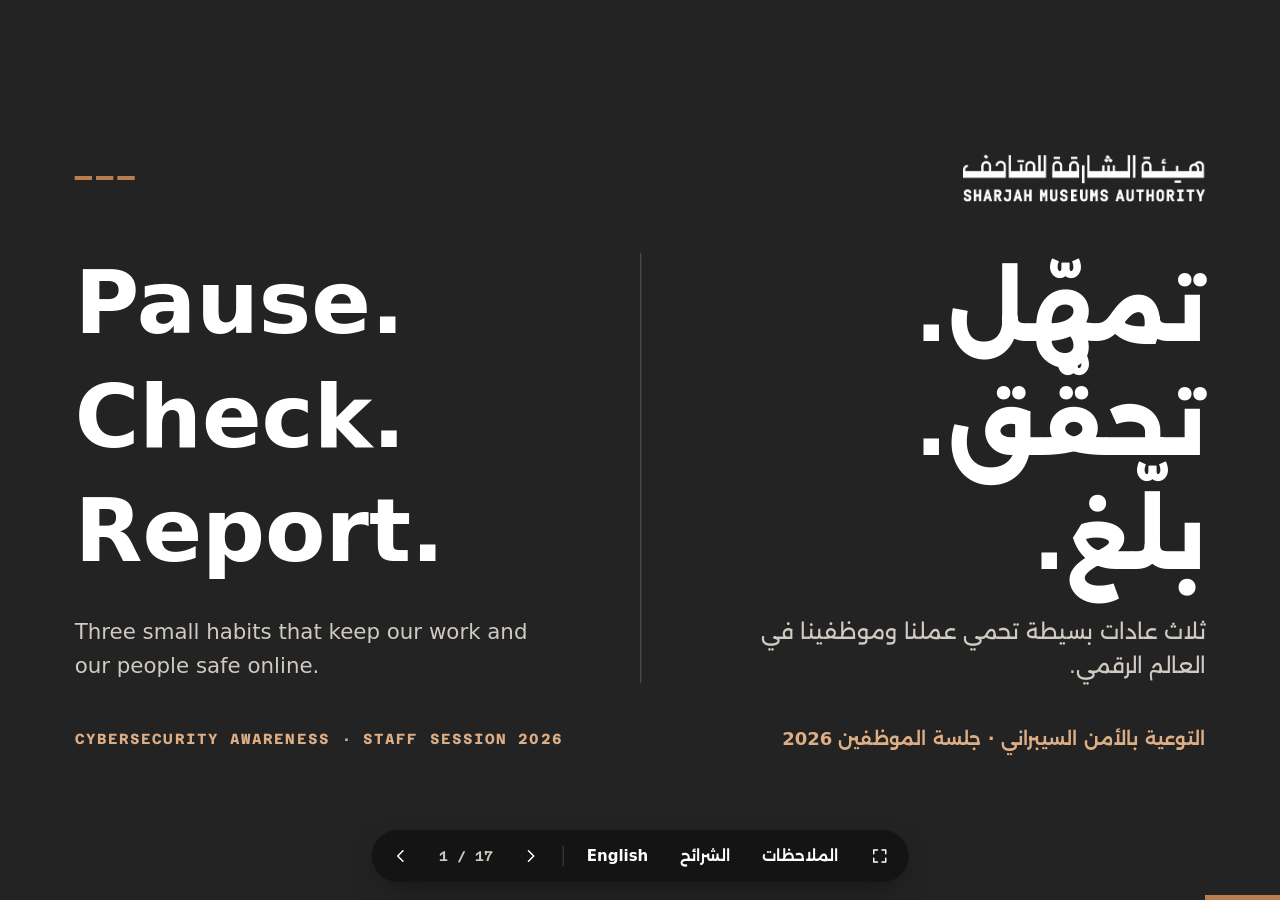
==== cyber-awareness-2026/SMA-Cyber-Awareness.html @ aa48302b "Add bilingual SMA cybersecurity awareness deck (2026) A 17-slide, single-file, offline presentation " ====
<!DOCTYPE html>
<html lang="ar" dir="rtl" data-tone="dark">
<head>
<meta charset="utf-8">
<meta name="viewport" content="width=device-width, initial-scale=1">
<title>Cybersecurity awareness · Sharjah Museums Authority</title>
<!--
  SMA · Cyber awareness 2026. One self-contained file: fonts, logo, styles and
  script are embedded, so it opens offline. Generated by src/build.py; edit the
  files in src/ and rebuild rather than editing this file by hand.
-->
<style>
/* ==========================================================================
   SMA · Cyber awareness 2026
   A 1920x1080 stage scaled to the window. Off-white paper, black type and
   one copper accent, taken from the Sharjah Museums Authority identity.
   ========================================================================== */

/* ---- type: one family name per role, split by script with unicode-range -- */
@font-face{font-family:"SMA Text";src:url([data-uri]) format("woff2");font-weight:400 900;font-display:block;
  unicode-range:U+0000-00FF,U+0131,U+0152-0153,U+02BB-02BC,U+02C6,U+02DA,U+02DC,U+2000-206F,U+20AC,U+2122,U+2191,U+2193,U+2212,U+2215,U+FEFF,U+FFFD}
@font-face{font-family:"SMA Text";src:url([data-uri]) format("woff2");font-weight:100 900;font-display:block;
  unicode-range:U+0600-06FF,U+0750-077F,U+0870-088E,U+0890-0891,U+0897-08E1,U+08E3-08FF,U+200C-200F,U+FB50-FDFF,U+FE70-FE74,U+FE76-FEFC}
@font-face{font-family:"SMA Mono";src:url([data-uri]) format("woff2");font-weight:100 900;font-display:block;
  unicode-range:U+0000-00FF,U+0131,U+0152-0153,U+02BB-02BC,U+02C6,U+02DA,U+02DC,U+2000-206F,U+20AC,U+2122,U+2191,U+2193,U+2212,U+2215,U+FEFF,U+FFFD}
@font-face{font-family:"SMA Mono";src:url([data-uri]) format("woff2");font-weight:100 900;font-display:block;
  unicode-range:U+0600-06FF,U+0750-077F,U+0870-088E,U+0890-0891,U+0897-08E1,U+08E3-08FF,U+200C-200F,U+FB50-FDFF,U+FE70-FE74,U+FE76-FEFC}

:root{
  --paper:#F3F2EF; --card:#FFFFFF; --ink:#141414; --ink2:#55504A; --ink3:#77716A;
  --line:#DEDAD3; --sand:#E7E4DE; --char:#232323;
  --copper:#BA7D4D; --copper-d:#8A5228; --copper-l:#DDAE85;
  --text:"SMA Text",system-ui,"Segoe UI",Tahoma,Arial,sans-serif;
  --mono:"SMA Mono",ui-monospace,Consolas,monospace;
  --ease:cubic-bezier(.2,.8,.2,1);
  --s:1;
}

*,*::before,*::after{box-sizing:border-box}
html{height:100%;background:var(--paper);transition:background-color .5s var(--ease)}
html[data-tone=dark]{background:var(--char)}
body{height:100%;margin:0;overflow:hidden;color:var(--ink);font:400 32px/1.45 var(--text);
  -webkit-font-smoothing:antialiased;text-rendering:optimizeLegibility}
html[lang=ar] body{line-height:1.65}
h1,h2,h3,p,ul,ol,figure,blockquote{margin:0;padding:0}
ul,ol{list-style:none}
button{font:inherit;color:inherit;background:none;border:0;padding:0;margin:0;cursor:pointer}
b,strong{font-weight:700}
bdi,.ltr{unicode-bidi:isolate;direction:ltr}
[hidden]{display:none!important}
:focus{outline:none}
:focus-visible{outline:3px solid var(--copper);outline-offset:3px}

/* ---- language: show one, keep the other for the small echo line ---------- */
html[lang=en] [lang=ar]:not(.keep),html[lang=ar] [lang=en]:not(.keep){display:none!important}
html[lang=en] .echo [lang=ar],html[lang=ar] .echo [lang=en]{display:inline!important}
html[lang=en] .echo [lang=en],html[lang=ar] .echo [lang=ar]{display:none!important}

/* ---- stage --------------------------------------------------------------- */
.stage{position:fixed;left:50%;top:var(--cy,50%);width:1920px;height:1080px;transform:translate(-50%,-50%) scale(var(--s));transform-origin:center;overflow:hidden}
.slide{position:absolute;inset:0;display:none;flex-direction:column;background:var(--paper);color:var(--ink)}
.slide.active{display:flex}
.slide.dark{background:var(--char);color:#fff}

/* header: wordmark and section name */
.hd{flex:none;height:118px;margin:0 112px;display:flex;align-items:center;justify-content:space-between;border-bottom:2px solid var(--line)}
.logo{display:block;flex:none;width:254px;height:50px;background:url([data-uri]) center/contain no-repeat}
.sect{font:700 21px/1 var(--mono);letter-spacing:.12em;text-transform:uppercase;color:var(--copper-d);display:flex;align-items:center;gap:16px}
html[lang=ar] .sect{font:700 25px/1.3 var(--text);letter-spacing:0}
.bars{display:inline-flex;gap:6px}
.bars i{display:block;width:26px;height:6px;background:var(--copper)}

/* body */
.bd{flex:1;min-height:0;padding:56px 112px 0;display:flex;flex-direction:column}
.title{font:800 78px/1.04 var(--text);letter-spacing:-.028em;text-wrap:balance;max-width:1500px}
html[lang=ar] .title{font-size:72px;line-height:1.32;letter-spacing:0}
.title.sm{font-size:64px;max-width:none}
html[lang=ar] .title.sm{font-size:58px}
.echo{margin-top:14px;font:500 26px/1.3 var(--text);color:var(--ink3)}
html[lang=en] .echo{font-size:27px;line-height:1.5}
.lead{margin-top:22px;font-size:34px;line-height:1.4;color:var(--ink2);max-width:1400px;text-wrap:pretty}
html[lang=ar] .lead{line-height:1.6}
.fill{flex:1;min-height:0;display:flex;flex-direction:column;justify-content:center;padding:28px 0 36px}

/* footer: source and date, slide number */
.ft{flex:none;height:96px;margin:0 112px;display:flex;align-items:center;justify-content:space-between;gap:48px;border-top:2px solid var(--line)}
.src{font-size:21px;line-height:1.35;color:var(--ink2);display:flex;align-items:baseline;gap:16px;max-width:1480px}
html[lang=ar] .src{font-size:22px;line-height:1.5}
.src>span:last-child{text-wrap:pretty}
.src-l{flex:none;font:700 17px/1 var(--mono);letter-spacing:.12em;text-transform:uppercase;color:var(--copper-d)}
html[lang=ar] .src-l{font:700 21px/1.3 var(--text);letter-spacing:0}
.pg{flex:none;font:600 20px/1 var(--mono);color:var(--ink3);letter-spacing:.04em;direction:ltr}

/* ---- entrance: one calm rise per element --------------------------------- */
@keyframes rise{from{opacity:0;transform:translateY(22px)}to{opacity:1;transform:none}}
@keyframes grow{from{transform:scaleX(0)}to{transform:scaleX(1)}}
.slide.active .r{animation:rise .8s var(--ease) both;animation-delay:calc(var(--i,0)*110ms + 120ms)}
html.instant .slide.active .r{animation:none}
@media (prefers-reduced-motion:reduce){.slide.active .r{animation:none}}

/* ---- cover and close (dark, both languages at once) ---------------------- */
.cover{padding:96px 112px 88px;justify-content:space-between}
.cover-top{display:flex;align-items:center;justify-content:space-between}
.cover-top img{height:72px;width:auto;display:block}
.cover .kick{font:700 22px/1.3 var(--mono);letter-spacing:.12em;text-transform:uppercase;color:var(--copper-l)}
.cover .kick[lang=ar]{font:600 27px/1.4 var(--text);letter-spacing:0}
.duo{display:grid;grid-template-columns:1fr 1fr;align-items:end;direction:ltr}
.duo>div{display:flex;flex-direction:column}
.duo>[lang=en]{direction:ltr;text-align:left;padding-right:72px}
.duo>[lang=ar]{direction:rtl;text-align:right;padding-left:72px;border-left:2px solid rgba(255,255,255,.18)}
.cover-bot.duo>[lang=ar]{border-left-color:transparent}
.refrain{font:800 148px/1.02 var(--text);letter-spacing:-.035em}
.refrain span{display:block}
[lang=ar] .refrain,.refrain[lang=ar]{font-size:132px;line-height:1.3;letter-spacing:0}
.refrain .n{color:var(--copper-l)}
.cover .lead{color:#CFCAC2;font-size:32px;max-width:720px;margin-top:40px}
.cover [lang=ar] .lead{margin-top:28px}
.cover-bot{display:flex;align-items:center;justify-content:space-between;font-size:24px;color:#A8A29A}
.cover-bot .bars i{width:56px;height:8px}
.thanks{font:700 44px/1.3 var(--text);color:var(--copper-l);margin-top:36px}

/* ---- agenda -------------------------------------------------------------- */
.agenda{display:grid;grid-template-columns:1fr 1fr;gap:0 96px}
.agenda li{display:flex;align-items:baseline;gap:36px;padding:34px 0;border-top:2px solid var(--line);font-size:44px;font-weight:600;line-height:1.25}
html[lang=ar] .agenda li{font-size:42px;line-height:1.5}
.num{flex:none;font:700 30px/1 var(--mono);color:var(--copper-d);min-width:56px;direction:ltr;unicode-bidi:isolate}
.promise{margin-top:44px;font-size:28px;color:var(--ink2);display:flex;gap:18px;align-items:center}
.promise::before{content:"";flex:none;width:44px;height:6px;background:var(--copper)}

/* ---- figures ------------------------------------------------------------- */
.fig{font:800 160px/1 var(--text);letter-spacing:-.045em;white-space:nowrap}
html[lang=ar] .fig{line-height:1.25}
.over{font:700 21px/1 var(--mono);letter-spacing:.12em;text-transform:uppercase;color:var(--copper-d);margin-bottom:14px}
html[lang=ar] .over{font:700 26px/1.3 var(--text);letter-spacing:0;margin-bottom:6px}
.pair{display:grid;grid-template-columns:1fr 1fr;gap:72px;margin-top:40px;padding-top:36px;border-top:2px solid var(--line)}
.pair li{display:grid;grid-template-columns:auto 1fr;gap:36px;align-items:center}
.pair .cap{margin:0;font-size:28px;color:var(--ink2)}
.fig .w{letter-spacing:-.02em;font-size:.6em}
html[lang=ar] .fig .w{letter-spacing:0}
.fig-xl{font-size:190px}
.fig-m{font-size:110px}
.cap{margin-top:22px;font-size:34px;line-height:1.4;max-width:900px;text-wrap:pretty}
html[lang=ar] .cap{line-height:1.6}
.cap-s{font-size:28px;color:var(--ink2);margin-top:14px}
.split{display:grid;grid-template-columns:1.45fr 1fr;gap:96px;align-items:center}
.split.even{grid-template-columns:1fr 1fr;gap:80px}
.side{display:flex;flex-direction:column;gap:40px;border-inline-start:2px solid var(--line);padding-inline-start:64px}
.side .cap{font-size:28px;margin-top:10px;color:var(--ink2)}
.trio{display:grid;grid-template-columns:repeat(3,1fr);gap:64px}
.trio>li{border-top:6px solid var(--copper);padding-top:34px}
.trio .fig{font-size:94px}
.trio .cap{font-size:29px;color:var(--ink2);max-width:none}

/* ---- statements ---------------------------------------------------------- */
.say{border-inline-start:8px solid var(--copper);padding-inline-start:48px}
.say p{font:700 60px/1.18 var(--text);letter-spacing:-.02em;max-width:1420px;text-wrap:balance}
html[lang=ar] .say p{font-size:54px;line-height:1.5;letter-spacing:0}
.say cite{display:block;margin-top:22px;font-style:normal;font-size:25px;color:var(--ink2)}
.say.sm{margin-top:56px;border-color:var(--line)}
.say.sm p{font-size:40px;font-weight:600;letter-spacing:-.01em}
html[lang=ar] .say.sm p{font-size:38px}

/* ---- the three steps ----------------------------------------------------- */
.steps{display:grid;grid-template-columns:repeat(3,1fr);gap:56px}
.steps li{background:var(--card);border:2px solid var(--line);padding:44px 44px 48px;display:flex;flex-direction:column;gap:18px;min-height:400px}
.steps .num{font-size:34px}
.steps h3{font:800 84px/1 var(--text);letter-spacing:-.03em}
html[lang=ar] .steps h3{font-size:80px;line-height:1.3;letter-spacing:0}
.steps p{font-size:30px;line-height:1.4;color:var(--ink2)}
html[lang=ar] .steps p{line-height:1.6}
.steps li::after{content:"";margin-top:auto;width:72px;height:8px;background:var(--copper)}

/* ---- fake message -------------------------------------------------------- */
.two{display:grid;grid-template-columns:1fr 1.08fr;gap:88px;align-items:center}
.msg{background:var(--card);border:2px solid var(--line);border-radius:28px;padding:36px 40px 40px;position:relative}
.msg-h{display:flex;align-items:center;justify-content:space-between;font-size:22px;color:var(--ink3);margin-bottom:22px}
.msg-h b{font:700 18px/1 var(--mono);letter-spacing:.1em;text-transform:uppercase;color:var(--copper-d);border:2px solid var(--copper);padding:8px 12px}
html[lang=ar] .msg-h b{font:700 20px/1.2 var(--text);letter-spacing:0}
.bubble{background:var(--sand);border-radius:22px;padding:30px 34px;font-size:31px;line-height:1.55}
html[lang=ar] .bubble{line-height:1.8}
.bubble bdi{white-space:nowrap}
.bubble mark{background:none;color:inherit;border-bottom:4px solid var(--copper);padding-bottom:2px}
.pin{display:inline-grid;place-items:center;width:38px;height:38px;border-radius:50%;background:var(--ink);color:#fff;font:700 20px/1 var(--mono);vertical-align:middle;margin-inline:6px 2px;direction:ltr}
.signs li{display:flex;align-items:center;gap:26px;padding:22px 0;border-top:2px solid var(--line);font-size:34px;font-weight:600;line-height:1.3}
html[lang=ar] .signs li{line-height:1.5}
.signs li:last-child{border-bottom:2px solid var(--line)}
.signs .pin{width:48px;height:48px;font-size:24px;margin:0;flex:none}
.todo{margin-top:34px}
.todo h4{font:700 19px/1 var(--mono);letter-spacing:.12em;text-transform:uppercase;color:var(--copper-d);margin:0 0 16px}
html[lang=ar] .todo h4{font:700 24px/1.3 var(--text);letter-spacing:0}
.chips{display:flex;flex-wrap:wrap;gap:14px}
.chips li{border:2px solid var(--ink);padding:12px 22px;font-size:26px;font-weight:600;line-height:1.25;background:var(--card)}
html[lang=ar] .chips li{line-height:1.45}

/* ---- numbered rows ------------------------------------------------------- */
.rows li{display:grid;grid-template-columns:72px 330px 1fr;align-items:baseline;gap:0 28px;padding:21px 0;border-top:2px solid var(--line)}
.rows li:last-child{border-bottom:2px solid var(--line)}
.rows h3{font-size:36px;font-weight:800;line-height:1.25;letter-spacing:-.01em}
html[lang=ar] .rows h3{letter-spacing:0;line-height:1.5}
.rows p{font-size:30px;line-height:1.4;color:var(--ink2)}
html[lang=ar] .rows p{line-height:1.6}
.rows.wide li{grid-template-columns:72px 1fr}
.rows.wide p{font-size:40px;font-weight:600;color:var(--ink);line-height:1.3}
html[lang=ar] .rows.wide p{font-size:38px;line-height:1.55}
.rows.cases li{grid-template-columns:430px 1fr;gap:0 48px;padding:24px 0}
.rows.cases p{color:var(--ink)}
.note{margin-top:30px;display:flex;align-items:center;gap:20px;font-size:30px;font-weight:700}
.note::before{content:"";flex:none;width:44px;height:6px;background:var(--copper)}
.note small{font-weight:400;color:var(--ink2);font-size:.86em}

/* ---- ticks --------------------------------------------------------------- */
.ticks li{position:relative;padding:15px 0;padding-inline-start:54px;font-size:32px;line-height:1.35;border-top:2px solid var(--line)}
html[lang=ar] .ticks li{line-height:1.55}
.ticks li:last-child{border-bottom:2px solid var(--line)}
.ticks li::before{content:"";position:absolute;inset-inline-start:4px;top:1.02em;width:22px;height:6px;background:var(--copper)}
html[lang=ar] .ticks li::before{top:1.25em}
.claims{display:grid;grid-template-columns:1fr 1fr;gap:56px}
.claims li{background:var(--card);border:2px solid var(--line);padding:40px 44px;display:flex;flex-direction:column;gap:22px}
.claims p{font-size:37px;font-weight:600;line-height:1.3;text-wrap:pretty}
html[lang=ar] .claims p{font-size:35px;line-height:1.55}
.claims cite{margin-top:auto;font-style:normal;font-size:23px;color:var(--ink2)}
.action{margin-top:44px;background:var(--ink);color:#fff;padding:30px 44px;font-size:38px;font-weight:700;display:flex;align-items:center;gap:28px;line-height:1.3}
.action .bars i{width:20px}

/* ---- contact line -------------------------------------------------------- */
.contact{display:inline-block;min-width:1em;font-weight:700;color:var(--copper-d);unicode-bidi:plaintext}
.contact:empty::before{content:attr(data-ph);font-weight:400;color:var(--ink3);border-bottom:2px dashed var(--ink3)}
html.fs .contact:empty{display:none}
.contact:focus{outline:2px dashed var(--copper);outline-offset:6px}

/* ---- sources ------------------------------------------------------------- */
.refs{columns:2;column-gap:72px}
.refs li{break-inside:avoid;padding:13px 0 14px;border-top:2px solid var(--line);display:grid;grid-template-columns:196px 1fr;gap:4px 20px;font-size:21px;line-height:1.35}
.refs time{font:600 18px/1.5 var(--mono);color:var(--copper-d);direction:ltr;unicode-bidi:isolate;text-align:start}
html[lang=ar] .refs time{font:600 20px/1.5 var(--text)}
.refs b{font-weight:700;direction:ltr;unicode-bidi:isolate;text-align:start;display:block}
html[lang=ar] .refs b{text-align:end}
.refs .url{grid-column:2;font:500 16px/1.4 var(--mono);color:var(--ink2);direction:ltr;unicode-bidi:isolate;overflow-wrap:anywhere;display:block;text-align:start}
html[lang=ar] .refs .url{text-align:end}
.refs i{font-style:normal;color:var(--ink2)}
.fine{margin-top:22px;font-size:21px;line-height:1.5;color:var(--ink2);max-width:1600px}

/* ---- speaker notes (hidden on the slide) --------------------------------- */
.notes{display:none}

/* ---- progress, controls, overlays (outside the stage) -------------------- */
.prog{position:fixed;inset-inline-start:0;bottom:0;height:5px;background:var(--copper);width:0;transition:width .5s var(--ease);z-index:30}
.bar{position:fixed;left:50%;bottom:18px;transform:translateX(-50%);z-index:40;display:flex;align-items:center;gap:6px;padding:7px;background:rgba(20,20,20,.92);color:#fff;border-radius:999px;
  font:600 15px/1 var(--text);box-shadow:0 10px 30px -10px rgba(0,0,0,.5);transition:opacity .4s,transform .4s var(--ease);direction:ltr}
.bar.idle{opacity:0;transform:translate(-50%,12px);pointer-events:none}
.bar button{height:38px;min-width:38px;padding:0 13px;border-radius:999px;display:inline-flex;align-items:center;justify-content:center;gap:8px;white-space:nowrap}
.bar button:hover{background:rgba(255,255,255,.14)}
.bar button[aria-pressed=true]{background:var(--copper);color:#141414}
.bar svg{width:18px;height:18px;fill:none;stroke:currentColor;stroke-width:2;stroke-linecap:round;stroke-linejoin:round}
.bar .count{font:600 14px/1 var(--mono);padding:0 10px;color:#CFCAC2;min-width:74px;text-align:center;white-space:nowrap}
.bar .sep{width:1px;height:20px;background:rgba(255,255,255,.2);margin:0 4px}
.bar .lang-b{font-weight:700}

.sheet{position:fixed;inset:0;z-index:50;background:rgba(20,20,20,.55);display:none;align-items:center;justify-content:center;padding:4vh 4vw}
.sheet.open{display:flex}
.sheet-in{background:var(--paper);color:var(--ink);width:min(980px,100%);max-height:100%;overflow:auto;padding:30px 34px 26px;font:400 17px/1.5 var(--text);border-top:6px solid var(--copper)}
.sheet h2{font:800 26px/1.2 var(--text);margin-bottom:14px}
.toc{columns:2;column-gap:32px}
.toc button{display:flex;gap:14px;align-items:baseline;width:100%;text-align:start;padding:9px 10px;border-top:1px solid var(--line);break-inside:avoid;font-size:17px}
.toc button:hover{background:var(--sand)}
.toc button[aria-current=true]{background:var(--ink);color:#fff}
.toc .n{font:600 13px/1 var(--mono);color:var(--copper-d);min-width:24px}
.toc button[aria-current=true] .n{color:var(--copper-l)}
.keys{margin-top:18px;padding-top:14px;border-top:1px solid var(--line);font-size:14px;color:var(--ink2);display:flex;flex-wrap:wrap;gap:6px 22px}
.keys kbd{font:600 12px/1 var(--mono);border:1px solid var(--ink3);border-radius:4px;padding:3px 6px;margin-inline-end:6px;color:var(--ink);direction:ltr;unicode-bidi:isolate;display:inline-block}

.np{position:fixed;inset-inline:0;bottom:0;z-index:35;background:rgba(20,20,20,.96);color:#fff;padding:20px 5vw 76px;font:400 clamp(15px,1.5vw,22px)/1.6 var(--text);display:none;max-height:42vh;overflow:auto;border-top:4px solid var(--copper)}
.np.open{display:block}
.np h3{font:700 12px/1 var(--mono);letter-spacing:.12em;text-transform:uppercase;color:var(--copper-l);margin-bottom:8px}
html[lang=ar] .np h3{font:700 15px/1.3 var(--text);letter-spacing:0}
.np p{max-width:75em}

/* ---- without JavaScript: a readable stacked document --------------------- */
html:not(.js) body{overflow:auto;height:auto}
html:not(.js) .stage{position:static;transform:none;width:auto;height:auto;max-width:1920px;margin:0 auto}
html:not(.js) .slide{position:relative;display:flex;min-height:1080px;border-bottom:2px solid var(--line)}
html:not(.js) .bar,html:not(.js) .prog{display:none}

/* ---- print: one slide per page ------------------------------------------- */
@page{size:1920px 1080px;margin:0}
@media print{
  html,body{height:auto;overflow:visible;background:#fff}
  .stage{position:static;top:auto;transform:none;width:1920px;height:auto;overflow:visible}
  .slide{position:relative;display:flex!important;width:1920px;height:1080px;break-after:page;page-break-after:always;-webkit-print-color-adjust:exact;print-color-adjust:exact}
  .slide .r{animation:none!important}
  .bar,.prog,.sheet,.np{display:none!important}
  .contact:empty{display:none}
}

</style>
</head>
<body>
<main class="stage" id="stage">

<!-- 1 ─ COVER ─────────────────────────────────────────────────────────── -->
<section class="slide dark cover active" data-title-en="Pause. Check. Report." data-title-ar="تمهّل. تحقّق. بلّغ.">
  <div class="cover-top r" style="--i:0">
    <img src="[data-uri]" alt="Sharjah Museums Authority · هيئة الشارقة للمتاحف">
    <span class="bars" aria-hidden="true"><i></i><i></i><i></i></span>
  </div>
  <div class="duo">
    <div lang="en" class="keep">
      <h1 class="refrain r" style="--i:1"><span>Pause.</span><span>Check.</span><span>Report.</span></h1>
      <p class="lead r" style="--i:4">Three small habits that keep our work and our people safe online.</p>
    </div>
    <div lang="ar" class="keep">
      <h1 class="refrain r" style="--i:2"><span>تمهّل.</span><span>تحقّق.</span><span>بلّغ.</span></h1>
      <p class="lead r" style="--i:4">ثلاث عادات بسيطة تحمي عملنا وموظفينا في العالم الرقمي.</p>
    </div>
  </div>
  <div class="duo cover-bot r" style="--i:5">
    <p lang="en" class="keep kick">Cybersecurity awareness · Staff session 2026</p>
    <p lang="ar" class="keep kick">التوعية بالأمن السيبراني · جلسة الموظفين 2026</p>
  </div>
  <aside class="notes"><span lang="en" dir="ltr">Welcome everyone. This session is short and practical, and nobody needs a technical background. The three words on the screen are the whole message: pause, check, report. We will come back to them several times. Press L at any time to switch between Arabic and English.</span><span lang="ar" dir="rtl">رحّب بالحضور. هذه الجلسة قصيرة وعملية ولا تحتاج إلى أي خلفية تقنية. الكلمات الثلاث على الشاشة هي خلاصة الجلسة: تمهّل، تحقّق، بلّغ، وسنعود إليها أكثر من مرة. اضغط حرف L في أي وقت للتبديل بين العربية والإنجليزية.</span></aside>
</section>

<!-- 2 ─ AGENDA ────────────────────────────────────────────────────────── -->
<section class="slide">
  <header class="hd"><span class="logo" role="img" aria-label="Sharjah Museums Authority · هيئة الشارقة للمتاحف"></span><div class="sect"><span class="bars" aria-hidden="true"><i></i><i></i><i></i></span><span lang="en" dir="ltr">Today</span><span lang="ar" dir="rtl">اليوم</span></div></header>
  <div class="bd">
    <h2 class="title r" style="--i:0"><span lang="en" dir="ltr">Four questions for today</span><span lang="ar" dir="rtl">أربعة أسئلة نجيب عنها اليوم</span></h2>
    <p class="echo r" style="--i:0"><span lang="en" dir="ltr">Four questions for today</span><span lang="ar" dir="rtl">أربعة أسئلة نجيب عنها اليوم</span></p>
    <div class="fill">
      <ol class="agenda">
        <li class="r" style="--i:1"><span class="num">01</span><span lang="en" dir="ltr">Why does this concern me?</span><span lang="ar" dir="rtl">لماذا يعنيني هذا الأمر؟</span></li>
        <li class="r" style="--i:2"><span class="num">02</span><span lang="en" dir="ltr">What should I watch for?</span><span lang="ar" dir="rtl">ما الذي يجب أن أنتبه له؟</span></li>
        <li class="r" style="--i:3"><span class="num">03</span><span lang="en" dir="ltr">How do I protect myself?</span><span lang="ar" dir="rtl">كيف أحمي نفسي؟</span></li>
        <li class="r" style="--i:4"><span class="num">04</span><span lang="en" dir="ltr">Who do I tell?</span><span lang="ar" dir="rtl">من أُبلغ؟</span></li>
      </ol>
      <p class="promise r" style="--i:5"><span lang="en" dir="ltr">Every figure and piece of advice shows its official source and date at the bottom of the slide.</span><span lang="ar" dir="rtl">كل رقم وكل نصيحة يظهر مصدرها الرسمي وتاريخها أسفل الشريحة.</span></p>
    </div>
  </div>
  <footer class="ft"><p class="src"><span class="src-l"><span lang="en" dir="ltr">Source</span><span lang="ar" dir="rtl">المصدر</span></span><span><span lang="en" dir="ltr">UAE Cyber Security Council and Sharjah Cyber Security Center. The full list is on the last slide.</span><span lang="ar" dir="rtl">مجلس الأمن السيبراني لحكومة دولة الإمارات ومركز الشارقة للأمن السيبراني. القائمة الكاملة في الشريحة الأخيرة.</span></span></p><span class="pg" aria-hidden="true"></span></footer>
  <aside class="notes"><span lang="en" dir="ltr">Four simple questions. Point out that nothing here is opinion: each slide carries the official source and its date at the bottom, so anyone can check it later.</span><span lang="ar" dir="rtl">أربعة أسئلة بسيطة. وضّح أن ما سيُعرض ليس رأياً شخصياً، فكل شريحة تحمل في أسفلها المصدر الرسمي وتاريخه، ويمكن لأي شخص الرجوع إليه لاحقاً.</span></aside>
</section>

<!-- 3 ─ WHY: THE NUMBERS ──────────────────────────────────────────────── -->
<section class="slide">
  <header class="hd"><span class="logo" role="img" aria-label="Sharjah Museums Authority · هيئة الشارقة للمتاحف"></span><div class="sect"><span class="bars" aria-hidden="true"><i></i><i></i><i></i></span><span lang="en" dir="ltr">Why it matters</span><span lang="ar" dir="rtl">لماذا يهمّنا</span></div></header>
  <div class="bd">
    <h2 class="title r" style="--i:0"><span lang="en" dir="ltr">The UAE is targeted every day</span><span lang="ar" dir="rtl">دولة الإمارات مستهدفة كل يوم</span></h2>
    <p class="echo r" style="--i:0"><span lang="en" dir="ltr">The UAE is targeted every day</span><span lang="ar" dir="rtl">دولة الإمارات مستهدفة كل يوم</span></p>
    <div class="fill">
      <div class="r" style="--i:1">
        <p class="fig"><bdi>90,000–200,000</bdi></p>
        <p class="cap" style="max-width:1300px"><span lang="en" dir="ltr">breach attempts strike UAE infrastructure every single day. All are stopped, with no effect on services or data.</span><span lang="ar" dir="rtl">محاولة اختراق تستهدف البنية التحتية في دولة الإمارات كل يوم، ويتم إحباطها جميعاً دون تأثير في الخدمات أو البيانات.</span></p>
      </div>
      <ul class="pair">
        <li class="r" style="--i:3">
          <p class="fig fig-m"><bdi>128</bdi></p>
          <p class="cap"><span lang="en" dir="ltr">confirmed cyber threat incidents targeted UAE entities between the start of 2026 and 18 February.</span><span lang="ar" dir="rtl">حادثة تهديد سيبراني مؤكدة استهدفت جهات في الدولة منذ بداية عام 2026 وحتى 18 فبراير.</span></p>
        </li>
        <li class="r" style="--i:4">
          <p class="fig fig-m"><bdi>9.4%</bdi></p>
          <p class="cap"><span lang="en" dir="ltr">Government administration ranked first among the most targeted sectors.</span><span lang="ar" dir="rtl">قطاع الإدارة الحكومية جاء في المرتبة الأولى بين القطاعات الأكثر استهدافاً.</span></p>
        </li>
      </ul>
    </div>
  </div>
  <footer class="ft"><p class="src"><span class="src-l"><span lang="en" dir="ltr">Source</span><span lang="ar" dir="rtl">المصدر</span></span><span><span lang="en" dir="ltr">Dr. Mohamed Hamad Al Kuwaiti, Head of the UAE Government Cybersecurity Council, to the Emirates News Agency (WAM), 18 February 2026.</span><span lang="ar" dir="rtl">الدكتور محمد حمد الكويتي، رئيس مجلس الأمن السيبراني لحكومة دولة الإمارات، في تصريح لوكالة أنباء الإمارات (وام)، 18 فبراير 2026.</span></span></p><span class="pg" aria-hidden="true"></span></footer>
  <aside class="notes"><span lang="en" dir="ltr">These are the Council's own figures from February 2026. The good news is that the attempts are stopped. The point for us: government bodies are the most targeted sector, and we are a government entity. Attackers do not need to break the technology if a person opens the door for them.</span><span lang="ar" dir="rtl">هذه أرقام المجلس نفسه في فبراير 2026. الخبر الجيد أن هذه المحاولات يتم إحباطها. وما يهمّنا أن الجهات الحكومية هي القطاع الأكثر استهدافاً، ونحن جهة حكومية. المهاجم لا يحتاج إلى اختراق التقنية إذا فتح له أحدنا الباب.</span></aside>
</section>

<!-- 4 ─ WHY: PEOPLE ───────────────────────────────────────────────────── -->
<section class="slide">
  <header class="hd"><span class="logo" role="img" aria-label="Sharjah Museums Authority · هيئة الشارقة للمتاحف"></span><div class="sect"><span class="bars" aria-hidden="true"><i></i><i></i><i></i></span><span lang="en" dir="ltr">Why it matters</span><span lang="ar" dir="rtl">لماذا يهمّنا</span></div></header>
  <div class="bd">
    <h2 class="title r" style="--i:0"><span lang="en" dir="ltr">Technology alone is not enough</span><span lang="ar" dir="rtl">التقنية وحدها لا تكفي</span></h2>
    <p class="echo r" style="--i:0"><span lang="en" dir="ltr">Technology alone is not enough</span><span lang="ar" dir="rtl">التقنية وحدها لا تكفي</span></p>
    <div class="fill">
      <blockquote class="say r" style="--i:1">
        <p><span lang="en" dir="ltr">Digital security begins with awareness and individual responsibility, before relying on technical solutions.</span><span lang="ar" dir="rtl">الأمن الرقمي يبدأ بالوعي والمسؤولية الفردية قبل الاعتماد على الحلول التقنية.</span></p>
        <cite><span lang="en" dir="ltr">UAE Cybersecurity Council, statement to WAM, 28 June 2026</span><span lang="ar" dir="rtl">مجلس الأمن السيبراني لحكومة دولة الإمارات، تصريح لوكالة «وام»، 28 يونيو 2026</span></cite>
      </blockquote>
      <blockquote class="say sm r" style="--i:3">
        <p><span lang="en" dir="ltr">“…a culture in which cyber security is a shared responsibility.”</span><span lang="ar" dir="rtl">«…ثقافة يكون فيها الأمن السيبراني مسؤولية مشتركة.»</span></p>
        <cite><span lang="en" dir="ltr">Sheikh Saud bin Sultan Al Qasimi, Director-General of Sharjah Digital Department, WAM, 26 August 2026</span><span lang="ar" dir="rtl">الشيخ سعود بن سلطان القاسمي، مدير عام دائرة الشارقة الرقمية، «وام»، 26 أغسطس 2026</span></cite>
      </blockquote>
    </div>
  </div>
  <footer class="ft"><p class="src"><span class="src-l"><span lang="en" dir="ltr">Source</span><span lang="ar" dir="rtl">المصدر</span></span><span><span lang="en" dir="ltr">UAE Cybersecurity Council, WAM, 28 June 2026. Sharjah Digital Department, WAM, 26 August 2026.</span><span lang="ar" dir="rtl">مجلس الأمن السيبراني، «وام»، 28 يونيو 2026. دائرة الشارقة الرقمية، «وام»، 26 أغسطس 2026.</span></span></p><span class="pg" aria-hidden="true"></span></footer>
  <aside class="notes"><span lang="en" dir="ltr">Both the national Council and Sharjah's own leadership say the same thing: security is not only the IT team's job. Each of us uses email, a phone and shared files every day. That is why this session is for everyone.</span><span lang="ar" dir="rtl">مجلس الأمن السيبراني على مستوى الدولة وقيادة العمل الرقمي في الشارقة يقولان الشيء نفسه: الأمن ليس مسؤولية فريق تقنية المعلومات وحده. كل واحد منا يستخدم البريد الإلكتروني والهاتف والملفات المشتركة يومياً، ولهذا فالجلسة موجّهة للجميع.</span></aside>
</section>

<!-- 5 ─ THE HABIT ─────────────────────────────────────────────────────── -->
<section class="slide">
  <header class="hd"><span class="logo" role="img" aria-label="Sharjah Museums Authority · هيئة الشارقة للمتاحف"></span><div class="sect"><span class="bars" aria-hidden="true"><i></i><i></i><i></i></span><span lang="en" dir="ltr">The habit</span><span lang="ar" dir="rtl">العادة</span></div></header>
  <div class="bd">
    <h2 class="title r" style="--i:0"><span lang="en" dir="ltr">One habit to remember</span><span lang="ar" dir="rtl">عادة واحدة نتذكّرها دائماً</span></h2>
    <p class="echo r" style="--i:0"><span lang="en" dir="ltr">One habit to remember</span><span lang="ar" dir="rtl">عادة واحدة نتذكّرها دائماً</span></p>
    <div class="fill">
      <ol class="steps">
        <li class="r" style="--i:1"><span class="num">01</span><h3><span lang="en" dir="ltr">Pause</span><span lang="ar" dir="rtl">تمهّل</span></h3><p><span lang="en" dir="ltr">Do not click, reply or pay straight away.</span><span lang="ar" dir="rtl">لا تنقر ولا تردّ ولا تدفع فوراً.</span></p></li>
        <li class="r" style="--i:3"><span class="num">02</span><h3><span lang="en" dir="ltr">Check</span><span lang="ar" dir="rtl">تحقّق</span></h3><p><span lang="en" dir="ltr">Confirm who really sent the message before you act.</span><span lang="ar" dir="rtl">تأكّد من المصدر الحقيقي للرسالة قبل أي تصرّف.</span></p></li>
        <li class="r" style="--i:5"><span class="num">03</span><h3><span lang="en" dir="ltr">Report</span><span lang="ar" dir="rtl">بلّغ</span></h3><p><span lang="en" dir="ltr">Tell the IT team at work. Report scams to the police, with details and evidence.</span><span lang="ar" dir="rtl">أبلغ فريق تقنية المعلومات في العمل، وبلّغ الشرطة عن الاحتيال مع التفاصيل والأدلة.</span></p></li>
      </ol>
    </div>
  </div>
  <footer class="ft"><p class="src"><span class="src-l"><span lang="en" dir="ltr">Source</span><span lang="ar" dir="rtl">المصدر</span></span><span><span lang="en" dir="ltr">Our three-word summary of advice from the UAE Cyber Security Council, with Emirates Post Group and the DARB platform, WAM, 30 January 2026.</span><span lang="ar" dir="rtl">تلخيصنا في ثلاث كلمات لإرشادات مجلس الأمن السيبراني بالتعاون مع مجموعة بريد الإمارات ومنصة «درب»، «وام»، 30 يناير 2026.</span></span></p><span class="pg" aria-hidden="true"></span></footer>
  <aside class="notes"><span lang="en" dir="ltr">If people remember one slide, it should be this one. Pause: scams depend on speed. Check: confirm the real source. Report: early reporting protects everyone else. The three words are our own summary; the advice behind them is the Council's.</span><span lang="ar" dir="rtl">إذا تذكّر الحضور شريحة واحدة فلتكن هذه. تمهّل: الاحتيال يعتمد على استعجالك. تحقّق: تأكّد من المصدر الحقيقي. بلّغ: الإبلاغ المبكر يحمي بقية الزملاء. الكلمات الثلاث تلخيص من عندنا، أما الإرشادات نفسها فهي من المجلس.</span></aside>
</section>

<!-- 6 ─ WATCH FOR: FAKE MESSAGES ──────────────────────────────────────── -->
<section class="slide">
  <header class="hd"><span class="logo" role="img" aria-label="Sharjah Museums Authority · هيئة الشارقة للمتاحف"></span><div class="sect"><span class="bars" aria-hidden="true"><i></i><i></i><i></i></span><span lang="en" dir="ltr">Watch for</span><span lang="ar" dir="rtl">انتبه</span></div></header>
  <div class="bd">
    <h2 class="title r" style="--i:0"><span lang="en" dir="ltr">Fake messages</span><span lang="ar" dir="rtl">الرسائل المزيفة</span></h2>
    <p class="echo r" style="--i:0"><span lang="en" dir="ltr">Fake messages</span><span lang="ar" dir="rtl">الرسائل المزيفة</span></p>
    <p class="lead r" style="--i:1"><span lang="en" dir="ltr">They arrive by SMS, WhatsApp and email.</span><span lang="ar" dir="rtl">تصل عبر الرسائل النصية وواتساب والبريد الإلكتروني.</span></p>
    <div class="fill">
      <div class="two">
        <figure class="msg r" style="--i:2">
          <div class="msg-h"><span><span lang="en" dir="ltr">Text message</span><span lang="ar" dir="rtl">رسالة نصية</span></span><b><span lang="en" dir="ltr">Example only</span><span lang="ar" dir="rtl">مثال توضيحي</span></b></div>
          <p class="bubble"><span lang="en" dir="ltr">Your parcel could not be delivered. <mark>Open parcel-release.example/confirm</mark><span class="pin">1</span> and <mark>enter your card details</mark><span class="pin">2</span> to release it. <mark>Pay today for a special discount.</mark><span class="pin">3</span></span><span lang="ar" dir="rtl">تعذّر تسليم شحنتك. <mark>افتح الرابط <bdi>parcel-release.example/confirm</bdi></mark><span class="pin">1</span> ثم <mark>أدخل بيانات بطاقتك</mark><span class="pin">2</span> لاستلامها. <mark>ادفع اليوم واحصل على خصم خاص.</mark><span class="pin">3</span></span></p>
        </figure>
        <div>
          <ol class="signs">
            <li class="r" style="--i:3"><span class="pin">1</span><span lang="en" dir="ltr">A link it wants you to open</span><span lang="ar" dir="rtl">رابط يطلب منك فتحه</span></li>
            <li class="r" style="--i:4"><span class="pin">2</span><span lang="en" dir="ltr">A request for card or personal details</span><span lang="ar" dir="rtl">طلب بيانات البطاقة أو البيانات الشخصية</span></li>
            <li class="r" style="--i:5"><span class="pin">3</span><span lang="en" dir="ltr">A discount or offer you never asked for</span><span lang="ar" dir="rtl">خصم أو عرض لم تطلبه</span></li>
          </ol>
          <div class="todo r" style="--i:7">
            <h4><span lang="en" dir="ltr">What to do</span><span lang="ar" dir="rtl">ماذا تفعل</span></h4>
            <ul class="chips">
              <li><span lang="en" dir="ltr">Do not click or reply</span><span lang="ar" dir="rtl">لا تنقر ولا تردّ</span></li>
              <li><span lang="en" dir="ltr">Verify the sender</span><span lang="ar" dir="rtl">تحقّق من المرسِل</span></li>
              <li><span lang="en" dir="ltr">Never share personal or financial details</span><span lang="ar" dir="rtl">لا تشارك بياناتك الشخصية أو المالية</span></li>
              <li><span lang="en" dir="ltr">Report it</span><span lang="ar" dir="rtl">بلّغ عنها</span></li>
            </ul>
          </div>
        </div>
      </div>
    </div>
  </div>
  <footer class="ft"><p class="src"><span class="src-l"><span lang="en" dir="ltr">Source</span><span lang="ar" dir="rtl">المصدر</span></span><span><span lang="en" dir="ltr">UAE Cyber Security Council, with Emirates Post Group and the DARB platform, WAM, 30 January 2026. The message shown is an invented example.</span><span lang="ar" dir="rtl">مجلس الأمن السيبراني بالتعاون مع مجموعة بريد الإمارات ومنصة «درب»، «وام»، 30 يناير 2026. الرسالة المعروضة مثال غير حقيقي.</span></span></p><span class="pg" aria-hidden="true"></span></footer>
  <aside class="notes"><span lang="en" dir="ltr">The Council issued this warning together with Emirates Post Group and the DARB platform. Walk through the three numbered signs on the example. Ask the room: who has received something like this? Then read the four actions.</span><span lang="ar" dir="rtl">أصدر المجلس هذا التحذير بالتعاون مع مجموعة بريد الإمارات ومنصة «درب». اشرح العلامات الثلاث المرقّمة في المثال، واسأل الحضور: من وصلته رسالة مشابهة؟ ثم اقرأ الخطوات الأربع.</span></aside>
</section>

<!-- 7 ─ WATCH FOR: FAKE APPS, THE NUMBERS ─────────────────────────────── -->
<section class="slide">
  <header class="hd"><span class="logo" role="img" aria-label="Sharjah Museums Authority · هيئة الشارقة للمتاحف"></span><div class="sect"><span class="bars" aria-hidden="true"><i></i><i></i><i></i></span><span lang="en" dir="ltr">Watch for</span><span lang="ar" dir="rtl">انتبه</span></div></header>
  <div class="bd">
    <h2 class="title r" style="--i:0"><span lang="en" dir="ltr">Fake apps look real</span><span lang="ar" dir="rtl">التطبيقات المزيفة تبدو حقيقية</span></h2>
    <p class="echo r" style="--i:0"><span lang="en" dir="ltr">Fake apps look real</span><span lang="ar" dir="rtl">التطبيقات المزيفة تبدو حقيقية</span></p>
    <div class="fill">
      <ul class="trio">
        <li class="r" style="--i:1">
          <p class="over"><span lang="en" dir="ltr">More than</span><span lang="ar" dir="rtl">أكثر من</span></p>
          <p class="fig"><bdi>85%</bdi></p>
          <p class="cap"><span lang="en" dir="ltr">of fake apps copy the name and look of well-known apps, according to estimates.</span><span lang="ar" dir="rtl">من التطبيقات المزيفة تنتحل اسم تطبيقات معروفة وشكلها، بحسب التقديرات.</span></p>
        </li>
        <li class="r" style="--i:3">
          <p class="over"><span lang="en" dir="ltr">More than</span><span lang="ar" dir="rtl">أكثر من</span></p>
          <p class="fig"><span lang="en" dir="ltr"><bdi>40</bdi> <span class="w">million</span></span><span lang="ar" dir="rtl"><bdi>40</bdi> <span class="w">مليون</span></span></p>
          <p class="cap"><span lang="en" dir="ltr">downloads of over 200 fake apps from the Google Play Store in a single year, before they were found and removed.</span><span lang="ar" dir="rtl">عملية تنزيل لأكثر من 200 تطبيق مزيف من متجر «غوغل بلاي» خلال عام واحد، قبل اكتشافها وحذفها.</span></p>
        </li>
        <li class="r" style="--i:5">
          <p class="over"><span lang="en" dir="ltr">About</span><span lang="ar" dir="rtl">نحو</span></p>
          <p class="fig"><bdi>73%</bdi></p>
          <p class="cap"><span lang="en" dir="ltr">of institutions faced cyber fraud in 2025 that involved fake apps or other malicious digital tools.</span><span lang="ar" dir="rtl">من المؤسسات تعرّضت في عام 2025 لاحتيال سيبراني عبر تطبيقات مزيفة أو أدوات رقمية خبيثة أخرى.</span></p>
        </li>
      </ul>
    </div>
  </div>
  <footer class="ft"><p class="src"><span class="src-l"><span lang="en" dir="ltr">Source</span><span lang="ar" dir="rtl">المصدر</span></span><span><span lang="en" dir="ltr">UAE Cyber Security Council, weekly “Cyber Pulse” awareness message, WAM, 14 March 2026.</span><span lang="ar" dir="rtl">مجلس الأمن السيبراني، الرسالة التوعوية الأسبوعية لحملة «النبض السيبراني»، «وام»، 14 مارس 2026.</span></span></p><span class="pg" aria-hidden="true"></span></footer>
  <aside class="notes"><span lang="en" dir="ltr">Cyber Pulse is the Council's weekly awareness campaign, now in its second year. Its March 2026 message was about fake apps. They copy a real app's name and logo so well that even careful people are fooled. The next slide shows how to tell the difference.</span><span lang="ar" dir="rtl">«النبض السيبراني» حملة التوعية الأسبوعية للمجلس، وهي في عامها الثاني. رسالتها في مارس 2026 كانت عن التطبيقات المزيفة التي تقلّد اسم التطبيق الأصلي وشعاره بإتقان يخدع حتى المستخدم الحذر. الشريحة التالية توضّح كيف نفرّق بينهما.</span></aside>
</section>

<!-- 8 ─ WATCH FOR: FIVE CHECKS ────────────────────────────────────────── -->
<section class="slide">
  <header class="hd"><span class="logo" role="img" aria-label="Sharjah Museums Authority · هيئة الشارقة للمتاحف"></span><div class="sect"><span class="bars" aria-hidden="true"><i></i><i></i><i></i></span><span lang="en" dir="ltr">Watch for</span><span lang="ar" dir="rtl">انتبه</span></div></header>
  <div class="bd">
    <h2 class="title r" style="--i:0"><span lang="en" dir="ltr">Five checks before you install</span><span lang="ar" dir="rtl">خمسة أمور نتحقق منها قبل التنزيل</span></h2>
    <p class="echo r" style="--i:0"><span lang="en" dir="ltr">Five checks before you install</span><span lang="ar" dir="rtl">خمسة أمور نتحقق منها قبل التنزيل</span></p>
    <div class="fill">
      <ol class="rows">
        <li class="r" style="--i:1"><span class="num">01</span><h3><span lang="en" dir="ltr">Developer</span><span lang="ar" dir="rtl">المطوّر</span></h3><p><span lang="en" dir="ltr">Is it a recognised company or a verified developer?</span><span lang="ar" dir="rtl">هل هو شركة معروفة أو مطوّر موثّق؟</span></p></li>
        <li class="r" style="--i:2"><span class="num">02</span><h3><span lang="en" dir="ltr">Logo</span><span lang="ar" dir="rtl">الشعار</span></h3><p><span lang="en" dir="ltr">Look closely for small differences in colour, sharpness or design.</span><span lang="ar" dir="rtl">دقّق في الفروق الصغيرة في اللون أو الوضوح أو التصميم.</span></p></li>
        <li class="r" style="--i:3"><span class="num">03</span><h3><span lang="en" dir="ltr">Reviews</span><span lang="ar" dir="rtl">التقييمات</span></h3><p><span lang="en" dir="ltr">Be wary of exaggerated ratings and repeated comments.</span><span lang="ar" dir="rtl">احذر التقييمات المبالغ فيها والتعليقات المتكررة.</span></p></li>
        <li class="r" style="--i:4"><span class="num">04</span><h3><span lang="en" dir="ltr">Permissions</span><span lang="ar" dir="rtl">الأذونات</span></h3><p><span lang="en" dir="ltr">A simple app has no need for your photos, camera, location or contacts.</span><span lang="ar" dir="rtl">التطبيق البسيط لا يحتاج إلى صورك أو الكاميرا أو موقعك أو جهات اتصالك.</span></p></li>
        <li class="r" style="--i:5"><span class="num">05</span><h3><span lang="en" dir="ltr">Updates</span><span lang="ar" dir="rtl">التحديثات</span></h3><p><span lang="en" dir="ltr">Genuine apps are updated regularly. Fake ones often are not.</span><span lang="ar" dir="rtl">التطبيقات الأصلية تُحدَّث بانتظام، أما المزيفة فغالباً لا تُحدَّث.</span></p></li>
      </ol>
      <p class="note r" style="--i:7"><span lang="en" dir="ltr">Download apps from official app stores only.</span><span lang="ar" dir="rtl">نزّل التطبيقات من المتاجر الرسمية فقط.</span></p>
    </div>
  </div>
  <footer class="ft"><p class="src"><span class="src-l"><span lang="en" dir="ltr">Source</span><span lang="ar" dir="rtl">المصدر</span></span><span><span lang="en" dir="ltr">UAE Cyber Security Council, “Cyber Pulse”, WAM, 14 March 2026. Official app stores: WAM, 28 June 2026.</span><span lang="ar" dir="rtl">مجلس الأمن السيبراني، «النبض السيبراني»، «وام»، 14 مارس 2026. المتاجر الرسمية: «وام»، 28 يونيو 2026.</span></span></p><span class="pg" aria-hidden="true"></span></footer>
  <aside class="notes"><span lang="en" dir="ltr">These five checks are the Council's own list. The one most people skip is permissions: a torch or calculator app that asks for your contacts and camera is telling you something. On work devices, ask IT before installing anything.</span><span lang="ar" dir="rtl">هذه الأمور الخمسة هي قائمة المجلس نفسه. وأكثر ما يتجاهله الناس هو الأذونات: تطبيق مصباح أو آلة حاسبة يطلب جهات الاتصال والكاميرا أمر يدعو إلى الشك. وعلى أجهزة العمل، استشر فريق تقنية المعلومات قبل تنزيل أي تطبيق.</span></aside>
</section>

<!-- 9 ─ WATCH FOR: DEEPFAKES ──────────────────────────────────────────── -->
<section class="slide">
  <header class="hd"><span class="logo" role="img" aria-label="Sharjah Museums Authority · هيئة الشارقة للمتاحف"></span><div class="sect"><span class="bars" aria-hidden="true"><i></i><i></i><i></i></span><span lang="en" dir="ltr">Watch for</span><span lang="ar" dir="rtl">انتبه</span></div></header>
  <div class="bd">
    <h2 class="title r" style="--i:0"><span lang="en" dir="ltr">Seeing is no longer proof</span><span lang="ar" dir="rtl">ما نراه لم يعد دليلاً كافياً</span></h2>
    <p class="echo r" style="--i:0"><span lang="en" dir="ltr">Seeing is no longer proof</span><span lang="ar" dir="rtl">ما نراه لم يعد دليلاً كافياً</span></p>
    <p class="lead r" style="--i:1"><span lang="en" dir="ltr">A deepfake is video or audio made with artificial intelligence to look and sound real.</span><span lang="ar" dir="rtl">التزييف العميق مقطع مرئي أو صوتي يُصنع بالذكاء الاصطناعي ليبدو حقيقياً.</span></p>
    <div class="fill">
      <ul class="claims">
        <li class="r" style="--i:2">
          <p><span lang="en" dir="ltr">Fraudsters use fabricated video and audio recordings to make a scam look credible.</span><span lang="ar" dir="rtl">يستخدم المحتالون مقاطع مرئية وتسجيلات صوتية مفبركة ليبدو الاحتيال موثوقاً.</span></p>
          <cite><span lang="en" dir="ltr">UAE Cyber Security Council, “Cyber Pulse”, WAM, 14 March 2026</span><span lang="ar" dir="rtl">مجلس الأمن السيبراني، «النبض السيبراني»، «وام»، 14 مارس 2026</span></cite>
        </li>
        <li class="r" style="--i:3">
          <p><span lang="en" dir="ltr">Fabricated videos show public figures promoting fraudulent schemes or announcing false decisions.</span><span lang="ar" dir="rtl">مقاطع مفبركة تُظهر شخصيات عامة تروّج لمشاريع احتيالية أو تعلن قرارات غير صحيحة.</span></p>
          <cite><span lang="en" dir="ltr">Dr. Mohamed Hamad Al Kuwaiti, WAM, 18 February 2026</span><span lang="ar" dir="rtl">الدكتور محمد حمد الكويتي، «وام»، 18 فبراير 2026</span></cite>
        </li>
      </ul>
      <p class="action r" style="--i:5"><span class="bars" aria-hidden="true"><i></i><i></i><i></i></span><span lang="en" dir="ltr">Verify the source before you act.</span><span lang="ar" dir="rtl">تحقّق من المصدر قبل أن تتصرّف.</span></p>
    </div>
  </div>
  <footer class="ft"><p class="src"><span class="src-l"><span lang="en" dir="ltr">Source</span><span lang="ar" dir="rtl">المصدر</span></span><span><span lang="en" dir="ltr">UAE Cyber Security Council, WAM, 30 January, 18 February and 14 March 2026.</span><span lang="ar" dir="rtl">مجلس الأمن السيبراني، «وام»، 30 يناير و18 فبراير و14 مارس 2026.</span></span></p><span class="pg" aria-hidden="true"></span></footer>
  <aside class="notes"><span lang="en" dir="ltr">Keep this one calm. The message is not that everything is fake. It is that a convincing voice or video is no longer enough on its own. The same habit applies: pause, then check the source through a route you already trust.</span><span lang="ar" dir="rtl">قدّم هذه الشريحة بهدوء. الرسالة ليست أن كل شيء مزيف، بل أن الصوت المقنع أو المقطع المقنع لم يعد كافياً وحده. والعادة نفسها تنطبق هنا: تمهّل، ثم تحقّق من المصدر عبر قناة تثق بها مسبقاً.</span></aside>
</section>

<!-- 10 ─ PROTECT: ACCOUNTS ────────────────────────────────────────────── -->
<section class="slide">
  <header class="hd"><span class="logo" role="img" aria-label="Sharjah Museums Authority · هيئة الشارقة للمتاحف"></span><div class="sect"><span class="bars" aria-hidden="true"><i></i><i></i><i></i></span><span lang="en" dir="ltr">Protect</span><span lang="ar" dir="rtl">احمِ نفسك</span></div></header>
  <div class="bd">
    <h2 class="title r" style="--i:0"><span lang="en" dir="ltr">Add a second step to your accounts</span><span lang="ar" dir="rtl">أضف خطوة ثانية إلى حساباتك</span></h2>
    <p class="echo r" style="--i:0"><span lang="en" dir="ltr">Add a second step to your accounts</span><span lang="ar" dir="rtl">أضف خطوة ثانية إلى حساباتك</span></p>
    <div class="fill">
      <div class="split even">
        <div class="r" style="--i:1">
          <p class="over"><span lang="en" dir="ltr">More than</span><span lang="ar" dir="rtl">أكثر من</span></p>
          <p class="fig fig-xl"><bdi>99%</bdi></p>
          <p class="cap"><span lang="en" dir="ltr">of identity-related attacks can be prevented by multi-factor authentication: a second step after your password, such as a code or an approval on your phone.</span><span lang="ar" dir="rtl">من الهجمات المرتبطة بالهوية الرقمية يمكن منعها بالمصادقة متعددة العوامل، أي خطوة ثانية بعد كلمة المرور، مثل رمز أو موافقة على هاتفك.</span></p>
        </div>
        <div class="side">
          <ul class="ticks">
            <li class="r" style="--i:3"><span lang="en" dir="ltr">Turn on multi-factor authentication.</span><span lang="ar" dir="rtl">فعّل المصادقة متعددة العوامل.</span></li>
            <li class="r" style="--i:4"><span lang="en" dir="ltr">Choose strong, complex passwords.</span><span lang="ar" dir="rtl">اختر كلمات مرور قوية ومعقدة.</span></li>
            <li class="r" style="--i:5"><span lang="en" dir="ltr">Do not reuse weak passwords.</span><span lang="ar" dir="rtl">لا تكرّر استخدام كلمات مرور ضعيفة.</span></li>
            <li class="r" style="--i:6"><span lang="en" dir="ltr">Do not share sensitive personal information.</span><span lang="ar" dir="rtl">لا تشارك معلوماتك الشخصية الحساسة.</span></li>
          </ul>
          <p class="cap-s r" style="--i:7"><span lang="en" dir="ltr">Start with email, social media and online banking.</span><span lang="ar" dir="rtl">ابدأ بالبريد الإلكتروني ووسائل التواصل الاجتماعي والخدمات المصرفية الإلكترونية.</span></p>
        </div>
      </div>
    </div>
  </div>
  <footer class="ft"><p class="src"><span class="src-l"><span lang="en" dir="ltr">Source</span><span lang="ar" dir="rtl">المصدر</span></span><span><span lang="en" dir="ltr">UAE Cyber Security Council, WAM, 26 April 2026. Email, social media and banking: WAM, 28 June 2026.</span><span lang="ar" dir="rtl">مجلس الأمن السيبراني، «وام»، 26 أبريل 2026. البريد ووسائل التواصل والخدمات المصرفية: «وام»، 28 يونيو 2026.</span></span></p><span class="pg" aria-hidden="true"></span></footer>
  <aside class="notes"><span lang="en" dir="ltr">Explain multi-factor authentication in plain words: even if someone learns your password, they still cannot get in without the second step on your phone. The Council calls these four measures the first line of defence. If you approve a sign-in you did not start, tell IT.</span><span lang="ar" dir="rtl">اشرح المصادقة متعددة العوامل بكلمات بسيطة: حتى لو عرف أحدهم كلمة مرورك فلن يستطيع الدخول دون الخطوة الثانية على هاتفك. ويصف المجلس هذه الإجراءات الأربعة بأنها خط الدفاع الأول. وإذا وصلك طلب موافقة على دخول لم تبدأه أنت، أبلغ فريق تقنية المعلومات.</span></aside>
</section>

<!-- 11 ─ PROTECT: DIGITAL FOOTPRINT ───────────────────────────────────── -->
<section class="slide">
  <header class="hd"><span class="logo" role="img" aria-label="Sharjah Museums Authority · هيئة الشارقة للمتاحف"></span><div class="sect"><span class="bars" aria-hidden="true"><i></i><i></i><i></i></span><span lang="en" dir="ltr">Protect</span><span lang="ar" dir="rtl">احمِ نفسك</span></div></header>
  <div class="bd">
    <h2 class="title r" style="--i:0"><span lang="en" dir="ltr">What you post leaves a trace</span><span lang="ar" dir="rtl">ما تنشره يترك أثراً</span></h2>
    <p class="echo r" style="--i:0"><span lang="en" dir="ltr">What you post leaves a trace</span><span lang="ar" dir="rtl">ما تنشره يترك أثراً</span></p>
    <div class="fill">
      <div class="split even">
        <div class="r" style="--i:1">
          <p class="over"><span lang="en" dir="ltr">More than</span><span lang="ar" dir="rtl">أكثر من</span></p>
          <p class="fig fig-xl"><span lang="en" dir="ltr"><bdi>1.4</bdi> <span class="w">billion</span></span><span lang="ar" dir="rtl"><bdi>1.4</bdi> <span class="w">مليار</span></span></p>
          <p class="cap"><span lang="en" dir="ltr">accounts are compromised around the world every month.</span><span lang="ar" dir="rtl">حساب يتعرض للاختراق حول العالم كل شهر.</span></p>
          <p class="cap-s"><span lang="en" dir="ltr">Every login, post, photo and comment leaves a trace that can be tracked and misused.</span><span lang="ar" dir="rtl">كل تسجيل دخول ومنشور وصورة وتعليق يترك أثراً يمكن تتبّعه واستغلاله.</span></p>
        </div>
        <div class="side">
          <ul class="ticks">
            <li class="r" style="--i:3"><span lang="en" dir="ltr">Think before you share your location or personal details.</span><span lang="ar" dir="rtl">فكّر قبل مشاركة موقعك أو معلوماتك الشخصية.</span></li>
            <li class="r" style="--i:4"><span lang="en" dir="ltr">Do not accept friend requests from people you do not know.</span><span lang="ar" dir="rtl">لا تقبل طلبات الصداقة من أشخاص لا تعرفهم.</span></li>
            <li class="r" style="--i:5"><span lang="en" dir="ltr">Review your list of followers regularly.</span><span lang="ar" dir="rtl">راجع قائمة متابعيك بانتظام.</span></li>
            <li class="r" style="--i:6"><span lang="en" dir="ltr">Check what an app asks for before you allow it.</span><span lang="ar" dir="rtl">راجع الأذونات التي يطلبها التطبيق قبل الموافقة.</span></li>
          </ul>
        </div>
      </div>
    </div>
  </div>
  <footer class="ft"><p class="src"><span class="src-l"><span lang="en" dir="ltr">Source</span><span lang="ar" dir="rtl">المصدر</span></span><span><span lang="en" dir="ltr">UAE Cybersecurity Council, statement to WAM, 28 June 2026.</span><span lang="ar" dir="rtl">مجلس الأمن السيبراني لحكومة دولة الإمارات، تصريح لوكالة «وام»، 28 يونيو 2026.</span></span></p><span class="pg" aria-hidden="true"></span></footer>
  <aside class="notes"><span lang="en" dir="ltr">This is a worldwide figure quoted by the Council. What we share publicly, such as where we work and where we are today, can be used to make a fake message more convincing. Sharing a little less makes that harder.</span><span lang="ar" dir="rtl">هذا رقم عالمي أورده المجلس. ما ننشره علناً، مثل مكان عملنا ومكان وجودنا اليوم، قد يُستخدم لجعل الرسالة المزيفة أكثر إقناعاً. وقليل من الحذر في المشاركة يصعّب ذلك.</span></aside>
</section>

<!-- 12 ─ PROTECT: UPDATES ─────────────────────────────────────────────── -->
<section class="slide">
  <header class="hd"><span class="logo" role="img" aria-label="Sharjah Museums Authority · هيئة الشارقة للمتاحف"></span><div class="sect"><span class="bars" aria-hidden="true"><i></i><i></i><i></i></span><span lang="en" dir="ltr">Protect</span><span lang="ar" dir="rtl">احمِ نفسك</span></div></header>
  <div class="bd">
    <h2 class="title r" style="--i:0"><span lang="en" dir="ltr">Keep your devices updated</span><span lang="ar" dir="rtl">حدّث أجهزتك باستمرار</span></h2>
    <p class="echo r" style="--i:0"><span lang="en" dir="ltr">Keep your devices updated</span><span lang="ar" dir="rtl">حدّث أجهزتك باستمرار</span></p>
    <div class="fill">
      <blockquote class="say r" style="--i:1">
        <p><span lang="en" dir="ltr">“Updates are not just technical improvements, but digital shields that safeguard systems from evolving threats.”</span><span lang="ar" dir="rtl">«التحديثات ليست مجرد تحسينات تقنية، بل دروع رقمية تحمي الأنظمة من التهديدات المتطورة.»</span></p>
        <cite><span lang="en" dir="ltr">UAE Cybersecurity Council, statement to WAM, 31 August 2025</span><span lang="ar" dir="rtl">مجلس الأمن السيبراني لحكومة دولة الإمارات، تصريح لوكالة «وام»، 31 أغسطس 2025</span></cite>
      </blockquote>
      <p class="note r" style="--i:3;margin-top:44px"><span lang="en" dir="ltr">Most attacks use known weaknesses that a timely update would have closed.</span><span lang="ar" dir="rtl">معظم الهجمات تستغل ثغرات معروفة كان يمكن سدّها بتحديث في وقته.</span></p>
      <div class="todo r" style="--i:5;margin-top:40px">
        <h4><span lang="en" dir="ltr">Turn on automatic updates for</span><span lang="ar" dir="rtl">فعّل التحديث التلقائي في</span></h4>
        <ul class="chips">
          <li><span lang="en" dir="ltr">Smartphone</span><span lang="ar" dir="rtl">الهاتف الذكي</span></li>
          <li><span lang="en" dir="ltr">Laptop</span><span lang="ar" dir="rtl">الحاسوب المحمول</span></li>
          <li><span lang="en" dir="ltr">Web browser</span><span lang="ar" dir="rtl">متصفح الإنترنت</span></li>
          <li><span lang="en" dir="ltr">Internet router</span><span lang="ar" dir="rtl">موجّه الإنترنت (الراوتر)</span></li>
          <li><span lang="en" dir="ltr">Smart home devices</span><span lang="ar" dir="rtl">الأجهزة المنزلية الذكية</span></li>
        </ul>
      </div>
    </div>
  </div>
  <footer class="ft"><p class="src"><span class="src-l"><span lang="en" dir="ltr">Source</span><span lang="ar" dir="rtl">المصدر</span></span><span><span lang="en" dir="ltr">UAE Cybersecurity Council, statement to WAM, 31 August 2025.</span><span lang="ar" dir="rtl">مجلس الأمن السيبراني لحكومة دولة الإمارات، تصريح لوكالة «وام»، 31 أغسطس 2025.</span></span></p><span class="pg" aria-hidden="true"></span></footer>
  <aside class="notes"><span lang="en" dir="ltr">An update is the fix for a weakness that attackers already know about. Putting it off leaves the door open. At home, turn on automatic updates on these five kinds of device. At work, let updates finish when your computer asks.</span><span lang="ar" dir="rtl">التحديث إصلاح لثغرة يعرفها المهاجمون فعلاً، وتأجيله يترك الباب مفتوحاً. في المنزل، فعّل التحديث التلقائي في هذه الأنواع الخمسة من الأجهزة. وفي العمل، دع التحديث يكتمل عندما يطلب حاسوبك ذلك.</span></aside>
</section>

<!-- 13 ─ REPORT ───────────────────────────────────────────────────────── -->
<section class="slide">
  <header class="hd"><span class="logo" role="img" aria-label="Sharjah Museums Authority · هيئة الشارقة للمتاحف"></span><div class="sect"><span class="bars" aria-hidden="true"><i></i><i></i><i></i></span><span lang="en" dir="ltr">Report</span><span lang="ar" dir="rtl">بلّغ</span></div></header>
  <div class="bd">
    <h2 class="title r" style="--i:0"><span lang="en" dir="ltr">If something goes wrong, report it early</span><span lang="ar" dir="rtl">إذا حدث خطأ، بلّغ فوراً</span></h2>
    <p class="echo r" style="--i:0"><span lang="en" dir="ltr">If something goes wrong, report it early</span><span lang="ar" dir="rtl">إذا حدث خطأ، بلّغ فوراً</span></p>
    <div class="fill">
      <ul class="rows cases">
        <li class="r" style="--i:1"><h3><span lang="en" dir="ltr">At work</span><span lang="ar" dir="rtl">في العمل</span></h3><p><span lang="en" dir="ltr">Tell the IT team straight away.</span><span lang="ar" dir="rtl">أبلغ فريق تقنية المعلومات فوراً.</span> <span class="contact" id="contact" contenteditable="true" spellcheck="false" data-ph="" data-ph-en="Click to add the IT Service Desk number or email" data-ph-ar="انقر لإضافة رقم أو بريد مكتب خدمة تقنية المعلومات"></span></p></li>
        <li class="r" style="--i:2"><h3><span lang="en" dir="ltr">A scam attempt</span><span lang="ar" dir="rtl">محاولة احتيال</span></h3><p><span lang="en" dir="ltr">Report it to the police immediately, with all the details and evidence you have.</span><span lang="ar" dir="rtl">بلّغ الشرطة فوراً، مع كل ما لديك من تفاصيل وأدلة.</span></p></li>
        <li class="r" style="--i:3"><h3><span lang="en" dir="ltr">A demand for money</span><span lang="ar" dir="rtl">ابتزاز أو مطالبة بالمال</span></h3><p><span lang="en" dir="ltr">Do not pay. Paying does not guarantee safety and may bring more demands. Send no further information, images or documents.</span><span lang="ar" dir="rtl">لا تدفع. الدفع لا يضمن سلامتك وقد يشجّع على مطالب أخرى. ولا ترسل أي معلومات أو صور أو مستندات إضافية.</span></p></li>
        <li class="r" style="--i:4"><h3><span lang="en" dir="ltr">A serious incident</span><span lang="ar" dir="rtl">حادثة أمنية كبيرة</span></h3><p><span lang="en" dir="ltr">Government of Sharjah entities can report a security incident to the Sharjah Cyber Security Center for immediate support.</span><span lang="ar" dir="rtl">يمكن للجهات الحكومية في الشارقة إبلاغ مركز الشارقة للأمن السيبراني بالحادثة للحصول على دعم فوري.</span></p></li>
      </ul>
    </div>
  </div>
  <footer class="ft"><p class="src"><span class="src-l"><span lang="en" dir="ltr">Source</span><span lang="ar" dir="rtl">المصدر</span></span><span><span lang="en" dir="ltr">UAE Cyber Security Council, WAM, 30 January and 14 March 2026. Sharjah Cyber Security Center, <bdi>scsc.shj.ae</bdi>, viewed 15 November 2026.</span><span lang="ar" dir="rtl">مجلس الأمن السيبراني، «وام»، 30 يناير و14 مارس 2026. مركز الشارقة للأمن السيبراني، <bdi>scsc.shj.ae</bdi>، تاريخ الاطلاع 15 نوفمبر 2026.</span></span></p><span class="pg" aria-hidden="true"></span></footer>
  <aside class="notes"><span lang="en" dir="ltr">This is the most important slide for behaviour. Clicking on something by mistake can happen to anyone; staying silent is what causes the damage. Say clearly how to reach the IT team. Before the session, click the dashed line on this slide and type the IT Service Desk number or email. It is saved on this computer.</span><span lang="ar" dir="rtl">هذه أهم شريحة من ناحية السلوك. النقر بالخطأ قد يحدث لأي شخص، أما السكوت فهو ما يسبب الضرر. وضّح للحضور طريقة التواصل مع فريق تقنية المعلومات. قبل الجلسة، انقر على السطر المنقّط في هذه الشريحة واكتب رقم مكتب خدمة تقنية المعلومات أو بريده، وسيُحفظ على هذا الحاسوب.</span></aside>
</section>

<!-- 14 ─ SHARJAH CYBER SECURITY CENTER ────────────────────────────────── -->
<section class="slide">
  <header class="hd"><span class="logo" role="img" aria-label="Sharjah Museums Authority · هيئة الشارقة للمتاحف"></span><div class="sect"><span class="bars" aria-hidden="true"><i></i><i></i><i></i></span><span lang="en" dir="ltr">Sharjah</span><span lang="ar" dir="rtl">الشارقة</span></div></header>
  <div class="bd">
    <h2 class="title sm r" style="--i:0"><span lang="en" dir="ltr">“Smile, you are in a cyber secured Sharjah”</span><span lang="ar" dir="rtl">«ابتسم، أنت في أمان سيبراني في الشارقة»</span></h2>
    <p class="echo r" style="--i:0"><span lang="en" dir="ltr">“Smile, you are in a cyber secured Sharjah”</span><span lang="ar" dir="rtl">«ابتسم، أنت في أمان سيبراني في الشارقة»</span></p>
    <p class="lead r" style="--i:1"><span lang="en" dir="ltr">The message of the Sharjah Cyber Security Center, part of Sharjah Digital Department.</span><span lang="ar" dir="rtl">رسالة مركز الشارقة للأمن السيبراني التابع لدائرة الشارقة الرقمية.</span></p>
    <div class="fill">
      <ul class="trio">
        <li class="r" style="--i:2">
          <p class="over"><span lang="en" dir="ltr">Strategy</span><span lang="ar" dir="rtl">الاستراتيجية</span></p>
          <p class="fig"><bdi>2026–2031</bdi></p>
          <p class="cap"><span lang="en" dir="ltr">The Sharjah Cyber Security Strategy was launched in August 2026 with the vision “A Cyber-Secure Emirate”. The Center leads it.</span><span lang="ar" dir="rtl">أُطلقت استراتيجية الشارقة للأمن السيبراني في أغسطس 2026 برؤية «إمارة آمنة سيبرانياً»، ويقود المركز تنفيذها.</span></p>
        </li>
        <li class="r" style="--i:4">
          <p class="over"><span lang="en" dir="ltr">More than</span><span lang="ar" dir="rtl">أكثر من</span></p>
          <p class="fig"><bdi>20</bdi></p>
          <p class="cap"><span lang="en" dir="ltr">technical workshops delivered by the Center, benefiting more than 175 government employees across Sharjah.</span><span lang="ar" dir="rtl">ورشة عمل فنية نفّذها المركز، واستفاد منها أكثر من 175 موظفاً حكومياً في الشارقة.</span></p>
        </li>
        <li class="r" style="--i:6">
          <p class="over"><span lang="en" dir="ltr">Newsletter</span><span lang="ar" dir="rtl">النشرة</span></p>
          <p class="fig"><span lang="en" dir="ltr">Monthly</span><span lang="ar" dir="rtl">شهرية</span></p>
          <p class="cap"><span lang="en" dir="ltr">Government of Sharjah employees can register with their work email at <bdi>scsc.shj.ae</bdi> for news and best practices.</span><span lang="ar" dir="rtl">يمكن لموظفي حكومة الشارقة التسجيل ببريدهم الوظيفي عبر <bdi>scsc.shj.ae</bdi> لمتابعة الأخبار وأفضل الممارسات.</span></p>
        </li>
      </ul>
    </div>
  </div>
  <footer class="ft"><p class="src"><span class="src-l"><span lang="en" dir="ltr">Source</span><span lang="ar" dir="rtl">المصدر</span></span><span><span lang="en" dir="ltr">Sharjah Digital Department, WAM, 26 August 2026. Sharjah Cyber Security Center, <bdi>scsc.shj.ae</bdi>, viewed 15 November 2026.</span><span lang="ar" dir="rtl">دائرة الشارقة الرقمية، «وام»، 26 أغسطس 2026. مركز الشارقة للأمن السيبراني، <bdi>scsc.shj.ae</bdi>، تاريخ الاطلاع 15 نوفمبر 2026.</span></span></p><span class="pg" aria-hidden="true"></span></footer>
  <aside class="notes"><span lang="en" dir="ltr">We are not doing this alone. Sharjah has its own cyber security centre and, since August 2026, its first dedicated strategy. Encourage everyone to register for the Center's monthly newsletter with their work email. It is a simple way to stay up to date after today.</span><span lang="ar" dir="rtl">لسنا وحدنا في هذا. للشارقة مركزها المتخصص في الأمن السيبراني، ولها منذ أغسطس 2026 أول استراتيجية مخصصة لهذا المجال. شجّع الجميع على التسجيل في النشرة الشهرية للمركز بالبريد الوظيفي، فهي طريقة سهلة للبقاء على اطلاع بعد هذه الجلسة.</span></aside>
</section>

<!-- 15 ─ REMEMBER ─────────────────────────────────────────────────────── -->
<section class="slide">
  <header class="hd"><span class="logo" role="img" aria-label="Sharjah Museums Authority · هيئة الشارقة للمتاحف"></span><div class="sect"><span class="bars" aria-hidden="true"><i></i><i></i><i></i></span><span lang="en" dir="ltr">Remember</span><span lang="ar" dir="rtl">تذكّر</span></div></header>
  <div class="bd">
    <h2 class="title r" style="--i:0"><span lang="en" dir="ltr">Five habits for every day</span><span lang="ar" dir="rtl">خمس عادات لكل يوم</span></h2>
    <p class="echo r" style="--i:0"><span lang="en" dir="ltr">Five habits for every day</span><span lang="ar" dir="rtl">خمس عادات لكل يوم</span></p>
    <div class="fill">
      <ol class="rows wide">
        <li class="r" style="--i:1"><span class="num">01</span><p><span lang="en" dir="ltr">Pause before you click, reply or pay.</span><span lang="ar" dir="rtl">تمهّل قبل أن تنقر أو تردّ أو تدفع.</span></p></li>
        <li class="r" style="--i:2"><span class="num">02</span><p><span lang="en" dir="ltr">Check who really sent it.</span><span lang="ar" dir="rtl">تحقّق من المصدر الحقيقي للرسالة.</span></p></li>
        <li class="r" style="--i:3"><span class="num">03</span><p><span lang="en" dir="ltr">Use strong passwords, never reuse them, and add the second step.</span><span lang="ar" dir="rtl">استخدم كلمات مرور قوية ولا تكرّرها، وأضف الخطوة الثانية.</span></p></li>
        <li class="r" style="--i:4"><span class="num">04</span><p><span lang="en" dir="ltr">Install apps from official stores only, and keep updates automatic.</span><span lang="ar" dir="rtl">نزّل التطبيقات من المتاجر الرسمية فقط، واجعل التحديث تلقائياً.</span></p></li>
        <li class="r" style="--i:5"><span class="num">05</span><p><span lang="en" dir="ltr">Report early: the IT team at work, the police for scams.</span><span lang="ar" dir="rtl">بلّغ مبكراً: فريق تقنية المعلومات في العمل، والشرطة في حالات الاحتيال.</span></p></li>
      </ol>
    </div>
  </div>
  <footer class="ft"><p class="src"><span class="src-l"><span lang="en" dir="ltr">Source</span><span lang="ar" dir="rtl">المصدر</span></span><span><span lang="en" dir="ltr">UAE Cyber Security Council statements published by WAM between 31 August 2025 and 28 June 2026. The full list is on the last slide.</span><span lang="ar" dir="rtl">تصريحات مجلس الأمن السيبراني المنشورة في «وام» بين 31 أغسطس 2025 و28 يونيو 2026. القائمة الكاملة في الشريحة الأخيرة.</span></span></p><span class="pg" aria-hidden="true"></span></footer>
  <aside class="notes"><span lang="en" dir="ltr">Read the five lines aloud, slowly. Nothing here is new: it is the session on one page. If the deck is shared afterwards, this is the slide to print and keep near the desk.</span><span lang="ar" dir="rtl">اقرأ السطور الخمسة بصوت واضح وبهدوء. لا جديد هنا، فهذه خلاصة الجلسة في صفحة واحدة. وإذا أُرسل العرض بعد الجلسة، فهذه هي الشريحة التي تستحق الطباعة ووضعها قرب المكتب.</span></aside>
</section>

<!-- 16 ─ CLOSE ────────────────────────────────────────────────────────── -->
<section class="slide dark cover" data-title-en="Thank you" data-title-ar="شكراً لكم">
  <div class="cover-top r" style="--i:0">
    <img src="[data-uri]" alt="Sharjah Museums Authority · هيئة الشارقة للمتاحف">
    <span class="bars" aria-hidden="true"><i></i><i></i><i></i></span>
  </div>
  <div class="duo">
    <div lang="en" class="keep">
      <h2 class="refrain r" style="--i:1"><span>Pause.</span><span>Check.</span><span>Report.</span></h2>
      <p class="thanks r" style="--i:3">Thank you. Any questions?</p>
    </div>
    <div lang="ar" class="keep">
      <h2 class="refrain r" style="--i:2"><span>تمهّل.</span><span>تحقّق.</span><span>بلّغ.</span></h2>
      <p class="thanks r" style="--i:3">شكراً لكم. هل من أسئلة؟</p>
    </div>
  </div>
  <div class="duo cover-bot r" style="--i:4">
    <p lang="en" class="keep kick">Security is a shared responsibility</p>
    <p lang="ar" class="keep kick">الأمن السيبراني مسؤولية مشتركة</p>
  </div>
  <aside class="notes"><span lang="en" dir="ltr">Close on the three words. Invite questions, and remind everyone how to reach the IT team. The next slide lists every source with its date, for anyone who wants to read more.</span><span lang="ar" dir="rtl">اختم بالكلمات الثلاث. افتح المجال للأسئلة، وذكّر الحضور بطريقة التواصل مع فريق تقنية المعلومات. الشريحة التالية تعرض جميع المصادر وتواريخها لمن يرغب في القراءة أكثر.</span></aside>
</section>

<!-- 17 ─ SOURCES ──────────────────────────────────────────────────────── -->
<section class="slide">
  <header class="hd"><span class="logo" role="img" aria-label="Sharjah Museums Authority · هيئة الشارقة للمتاحف"></span><div class="sect"><span class="bars" aria-hidden="true"><i></i><i></i><i></i></span><span lang="en" dir="ltr">Sources</span><span lang="ar" dir="rtl">المصادر</span></div></header>
  <div class="bd">
    <h2 class="title sm r" style="--i:0"><span lang="en" dir="ltr">Official sources and dates</span><span lang="ar" dir="rtl">المصادر الرسمية وتواريخها</span></h2>
    <div class="fill" style="justify-content:flex-start;padding-top:30px">
      <ol class="refs r" style="--i:1">
        <li><time><span lang="en" dir="ltr">31 Aug 2025</span><span lang="ar" dir="rtl">31 أغسطس 2025</span></time><b>UAE Cybersecurity Council stresses importance of regular device updates</b><span class="url">wam.ae/en/article/blh1jwf-uae-cybersecurity-council-stresses-importance</span></li>
        <li><time><span lang="en" dir="ltr">30 Jan 2026</span><span lang="ar" dir="rtl">30 يناير 2026</span></time><b>Cyber Security Council, Emirates Post Group, DARB warn about fake, fraudulent messages</b><span class="url">wam.ae/en/article/byhlpk8-cyber-security-council-emirates-post-group-darb</span></li>
        <li><time><span lang="en" dir="ltr">18 Feb 2026</span><span lang="ar" dir="rtl">18 فبراير 2026</span></time><b>71.4% of cyber threats targeting UAE state-sponsored: Cybersecurity Council</b><span class="url">wam.ae/en/article/byswxn8-714-cyber-threats-targeting-uae-state-sponsored</span></li>
        <li><time><span lang="en" dir="ltr">14 Mar 2026</span><span lang="ar" dir="rtl">14 مارس 2026</span></time><b>Cyber Security Council warns against downloading, using fake applications</b><span class="url">wam.ae/en/article/bz77cjv-cyber-security-council-warns-against-downloading</span></li>
        <li><time><span lang="en" dir="ltr">26 Apr 2026</span><span lang="ar" dir="rtl">26 أبريل 2026</span></time><b>Cyber Security Council stresses importance of protecting digital identity</b><span class="url">wam.ae/en/article/176vp0y-cyber-security-council-stresses-importance</span></li>
        <li><time><span lang="en" dir="ltr">28 Jun 2026</span><span lang="ar" dir="rtl">28 يونيو 2026</span></time><b>UAE Cybersecurity Council warns of rising digital footprint risks</b><span class="url">wam.ae/en/article/17amq4w-uae-cybersecurity-council-warns-rising-digital</span></li>
        <li><time><span lang="en" dir="ltr">26 Aug 2026</span><span lang="ar" dir="rtl">26 أغسطس 2026</span></time><b>Sharjah Digital Department launches Sharjah Cyber Security Strategy 2026–2031</b><span class="url">wam.ae/en/article/c1xfv8i-sharjah-digital-department-launches-sharjah-cyber</span></li>
        <li><time><span lang="en" dir="ltr">Viewed 15 Nov 2026</span><span lang="ar" dir="rtl">اطُّلع عليه 15 نوفمبر 2026</span></time><b>Sharjah Cyber Security Center: official website</b><span class="url">scsc.shj.ae · scsc.shj.ae/stay-connected · scsc.shj.ae/publication</span></li>
      </ol>
      <p class="fine r" style="--i:2"><span lang="en" dir="ltr">The first seven items are statements by the UAE Cyber Security Council and Sharjah Digital Department, as published by the Emirates News Agency (WAM), the UAE's official news agency. Figures are shown as published on the dates above. The Arabic text of this presentation is a translation of the English originals.</span><span lang="ar" dir="rtl">البنود السبعة الأولى تصريحات لمجلس الأمن السيبراني لحكومة دولة الإمارات ودائرة الشارقة الرقمية، كما نشرتها وكالة أنباء الإمارات (وام)، وكالة الأنباء الرسمية للدولة. الأرقام معروضة كما نُشرت في التواريخ المذكورة. النص العربي في هذا العرض ترجمة للنصوص الإنجليزية الأصلية.</span></p>
    </div>
  </div>
  <footer class="ft"><p class="src"><span class="src-l"><span lang="en" dir="ltr">Source</span><span lang="ar" dir="rtl">المصدر</span></span><span><span lang="en" dir="ltr">All sources were read in full on 15 November 2026.</span><span lang="ar" dir="rtl">تمت قراءة جميع المصادر كاملة بتاريخ 15 نوفمبر 2026.</span></span></p><span class="pg" aria-hidden="true"></span></footer>
  <aside class="notes"><span lang="en" dir="ltr">Leave this slide up during questions. Everything shown today can be traced to one of these eight official sources.</span><span lang="ar" dir="rtl">اترك هذه الشريحة معروضة أثناء الأسئلة. كل ما عُرض اليوم يمكن الرجوع فيه إلى واحد من هذه المصادر الرسمية الثمانية.</span></aside>
</section>

</main>

<div class="prog" id="prog" aria-hidden="true"></div>

<nav class="bar" id="bar" aria-label="Presentation controls">
  <button type="button" id="b-prev" title="Back (←)" aria-label="Back"><svg viewBox="0 0 24 24"><path d="M15 5l-7 7 7 7"/></svg></button>
  <span class="count" id="count">1 / 17</span>
  <button type="button" id="b-next" title="Next (→ or Space)" aria-label="Next"><svg viewBox="0 0 24 24"><path d="M9 5l7 7-7 7"/></svg></button>
  <span class="sep"></span>
  <button type="button" id="b-lang" class="lang-b" title="Language (L)"><span lang="ar" dir="ltr">English</span><span lang="en" dir="rtl">العربية</span></button>
  <button type="button" id="b-list" title="Slide list (G)" aria-pressed="false"><span lang="en" dir="ltr">Slides</span><span lang="ar" dir="rtl">الشرائح</span></button>
  <button type="button" id="b-notes" title="Presenter notes (N)" aria-pressed="false"><span lang="en" dir="ltr">Notes</span><span lang="ar" dir="rtl">الملاحظات</span></button>
  <button type="button" id="b-full" title="Full screen (F)" aria-label="Full screen"><svg viewBox="0 0 24 24"><path d="M4 9V4h5M20 9V4h-5M4 15v5h5M20 15v5h-5"/></svg></button>
</nav>

<div class="sheet" id="sheet" role="dialog" aria-modal="true" aria-label="Slide list">
  <div class="sheet-in">
    <h2><span lang="en" dir="ltr">Slides</span><span lang="ar" dir="rtl">الشرائح</span></h2>
    <div class="toc" id="toc"></div>
    <p class="keys">
      <span><kbd>→</kbd><kbd>Space</kbd><span lang="en" dir="ltr">Next</span><span lang="ar" dir="rtl">التالي</span></span>
      <span><kbd>←</kbd><span lang="en" dir="ltr">Back</span><span lang="ar" dir="rtl">السابق</span></span>
      <span><kbd>L</kbd><span lang="en" dir="ltr">Arabic / English</span><span lang="ar" dir="rtl">العربية / الإنجليزية</span></span>
      <span><kbd>G</kbd><span lang="en" dir="ltr">Slide list</span><span lang="ar" dir="rtl">قائمة الشرائح</span></span>
      <span><kbd>N</kbd><span lang="en" dir="ltr">Presenter notes</span><span lang="ar" dir="rtl">ملاحظات المقدّم</span></span>
      <span><kbd>F</kbd><span lang="en" dir="ltr">Full screen</span><span lang="ar" dir="rtl">ملء الشاشة</span></span>
      <span><kbd>Ctrl</kbd><kbd>P</kbd><span lang="en" dir="ltr">Print or save as PDF</span><span lang="ar" dir="rtl">طباعة أو حفظ بصيغة PDF</span></span>
    </p>
  </div>
</div>

<aside class="np" id="np" aria-live="polite">
  <h3><span lang="en" dir="ltr">Presenter notes</span><span lang="ar" dir="rtl">ملاحظات المقدّم</span></h3>
  <p id="np-text"></p>
</aside>

<script>
/* SMA · Cyber awareness 2026 — navigation, language, presenter tools.
   No dependencies and no network: everything runs from this one file. */
(function () {
  'use strict';
  var doc = document, root = doc.documentElement;
  var slides = [].slice.call(doc.querySelectorAll('.slide'));
  var total = slides.length, cur = 0;
  var bar = doc.getElementById('bar'), count = doc.getElementById('count'), prog = doc.getElementById('prog');
  var toc = doc.getElementById('toc'), sheet = doc.getElementById('sheet');
  var np = doc.getElementById('np'), npText = doc.getElementById('np-text');
  var contact = doc.getElementById('contact');

  root.classList.add('js');

  /* Storage and history can be blocked (private windows, embedded previews). */
  function keep(k, v) {
    try {
      if (v === undefined) return window.localStorage.getItem(k);
      window.localStorage.setItem(k, v);
    } catch (e) { /* carry on without it */ }
    return null;
  }

  /* Scale the 1920x1080 stage to the window; make room for the notes panel when it is open. */
  function fit() {
    var h = window.innerHeight - (np.classList.contains('open') ? np.offsetHeight : 0);
    root.style.setProperty('--s', Math.min(window.innerWidth / 1920, h / 1080));
    root.style.setProperty('--cy', (h / 2) + 'px');
  }

  function titleOf(s, lang) {
    var t = s.getAttribute('data-title-' + lang);
    if (t) return t;
    var el = s.querySelector('.title [lang=' + lang + ']');
    return el ? el.textContent : '';
  }

  function refresh() {
    var s = slides[cur], lang = root.lang;
    count.textContent = (cur + 1) + ' / ' + total;
    prog.style.width = ((cur + 1) / total * 100) + '%';
    root.setAttribute('data-tone', s.classList.contains('dark') ? 'dark' : 'light');
    var n = s.querySelector('.notes [lang=' + lang + ']');
    npText.textContent = n ? n.textContent.replace(/\s+/g, ' ').trim() : '';
    npText.dir = lang === 'ar' ? 'rtl' : 'ltr';
    if (np.classList.contains('open')) fit();
    [].forEach.call(toc.children, function (b, i) {
      b.setAttribute('aria-current', i === cur ? 'true' : 'false');
      b.lastChild.textContent = titleOf(slides[i], lang);
    });
    doc.title = titleOf(s, lang) + ' · ' + (lang === 'ar' ? 'هيئة الشارقة للمتاحف' : 'Sharjah Museums Authority');
    try { window.history.replaceState(null, '', '#' + (cur + 1)); } catch (e) { /* file previews may refuse */ }
  }

  function go(n, instant) {
    n = Math.max(0, Math.min(total - 1, n));
    root.classList.toggle('instant', !!instant);
    slides.forEach(function (s, i) {
      s.classList.toggle('active', i === n);
      s.setAttribute('aria-hidden', i === n ? 'false' : 'true');
    });
    cur = n;
    refresh();
  }
  function next() { if (cur < total - 1) go(cur + 1); }
  function prev() { if (cur > 0) go(cur - 1, true); }

  function setLang(l) {
    root.lang = l;
    root.dir = l === 'ar' ? 'rtl' : 'ltr';
    keep('sma-cyber-lang', l);
    if (contact) contact.setAttribute('data-ph', contact.getAttribute('data-ph-' + l));
    refresh();
  }
  function toggleLang() { setLang(root.lang === 'ar' ? 'en' : 'ar'); }

  function toggleSheet(open) {
    var on = open === undefined ? !sheet.classList.contains('open') : open;
    sheet.classList.toggle('open', on);
    doc.getElementById('b-list').setAttribute('aria-pressed', on ? 'true' : 'false');
  }
  function toggleNotes() {
    var on = !np.classList.contains('open');
    np.classList.toggle('open', on);
    doc.getElementById('b-notes').setAttribute('aria-pressed', on ? 'true' : 'false');
    fit();
  }
  function toggleFull() {
    try {
      if (doc.fullscreenElement) doc.exitFullscreen();
      else if (root.requestFullscreen) root.requestFullscreen();
    } catch (e) { /* not available here */ }
  }

  /* slide numbers and the slide list */
  slides.forEach(function (s, i) {
    var pg = s.querySelector('.pg');
    if (pg) pg.textContent = (i < 9 ? '0' : '') + (i + 1) + ' / ' + total;
    var b = doc.createElement('button');
    b.type = 'button';
    var n = doc.createElement('span');
    n.className = 'n';
    n.textContent = i + 1;
    b.appendChild(n);
    b.appendChild(doc.createTextNode(''));
    b.addEventListener('click', function () { toggleSheet(false); go(i, true); });
    toc.appendChild(b);
  });

  /* controls */
  doc.getElementById('b-prev').addEventListener('click', prev);
  doc.getElementById('b-next').addEventListener('click', next);
  doc.getElementById('b-lang').addEventListener('click', toggleLang);
  doc.getElementById('b-list').addEventListener('click', function () { toggleSheet(); });
  doc.getElementById('b-notes').addEventListener('click', toggleNotes);
  doc.getElementById('b-full').addEventListener('click', toggleFull);
  sheet.addEventListener('click', function (e) { if (e.target === sheet) toggleSheet(false); });

  doc.addEventListener('keydown', function (e) {
    if (e.ctrlKey || e.metaKey || e.altKey) return;
    var t = e.target;
    if (t && (t.isContentEditable || /^(INPUT|TEXTAREA|SELECT)$/.test(t.tagName))) {
      if (e.key === 'Enter' || e.key === 'Escape') { e.preventDefault(); t.blur(); }
      return;
    }
    var k = e.key;
    if (k === 'Escape') { toggleSheet(false); return; }
    if (k === 'ArrowRight' || k === 'ArrowDown' || k === 'PageDown' || k === ' ' || k === 'Enter') { e.preventDefault(); next(); }
    else if (k === 'ArrowLeft' || k === 'ArrowUp' || k === 'PageUp' || k === 'Backspace') { e.preventDefault(); prev(); }
    else if (k === 'Home') { e.preventDefault(); go(0, true); }
    else if (k === 'End') { e.preventDefault(); go(total - 1, true); }
    else if (k === 'l' || k === 'L' || k === 'م') toggleLang();
    else if (k === 'g' || k === 'G' || k === 'ل') toggleSheet();
    else if (k === 'n' || k === 'N' || k === 'ى') toggleNotes();
    else if (k === 'f' || k === 'F' || k === 'ب') toggleFull();
  });

  /* touch: swipe towards the reading direction to go on */
  var x0 = null;
  doc.addEventListener('touchstart', function (e) { x0 = e.touches.length === 1 ? e.touches[0].clientX : null; }, { passive: true });
  doc.addEventListener('touchend', function (e) {
    if (x0 === null) return;
    var dx = e.changedTouches[0].clientX - x0;
    x0 = null;
    if (Math.abs(dx) < 60) return;
    var forward = root.dir === 'rtl' ? dx > 0 : dx < 0;
    if (forward) next(); else prev();
  }, { passive: true });

  /* the control bar steps aside while presenting */
  var idle;
  function wake() {
    bar.classList.remove('idle');
    clearTimeout(idle);
    idle = setTimeout(function () { if (!bar.matches(':hover')) bar.classList.add('idle'); }, 3200);
  }
  doc.addEventListener('mousemove', wake);
  doc.addEventListener('touchstart', wake, { passive: true });
  doc.addEventListener('fullscreenchange', function () { root.classList.toggle('fs', !!doc.fullscreenElement); fit(); });

  /* the IT contact line is typed once and remembered on this computer */
  if (contact) {
    var saved = keep('sma-cyber-contact');
    if (saved && !contact.textContent.trim()) contact.textContent = saved;
    contact.addEventListener('blur', function () {
      var v = contact.textContent.replace(/\s+/g, ' ').trim();
      contact.textContent = v;
      keep('sma-cyber-contact', v);
    });
  }

  window.addEventListener('resize', fit);
  fit();
  var start = parseInt((window.location.hash || '').slice(1), 10);
  setLang(keep('sma-cyber-lang') === 'en' ? 'en' : 'ar');
  go(start >= 1 && start <= total ? start - 1 : 0, false);
  wake();
})();

</script>
</body>
</html>
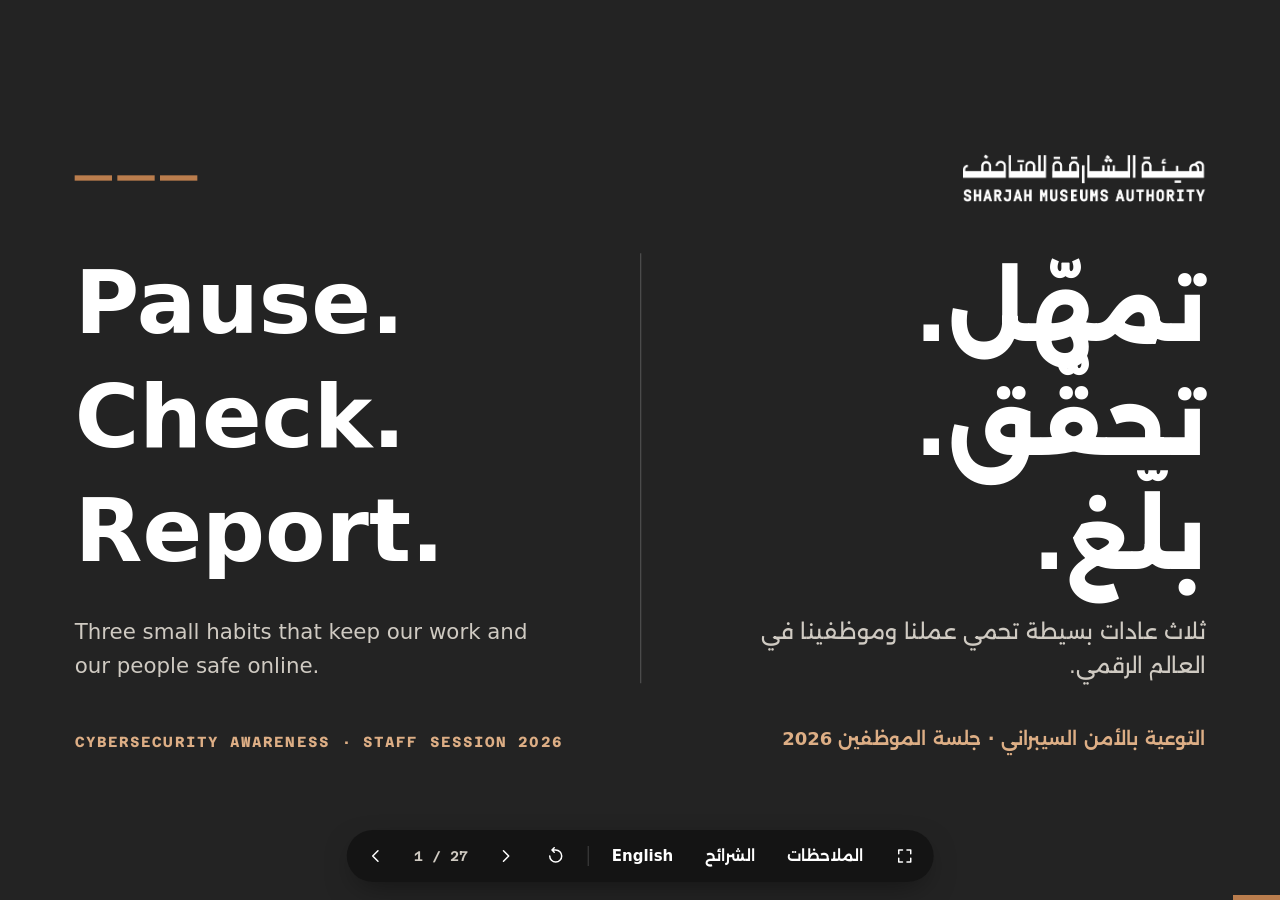
==== commit 14fd5206: "Restructure the awareness deck into four parts and add motion Adds a plain-language "What is cyberse" ====
--- a/cyber-awareness-2026/SMA-Cyber-Awareness.html
+++ b/cyber-awareness-2026/SMA-Cyber-Awareness.html
@@ -14,6 +14,7 @@
    SMA · Cyber awareness 2026
    A 1920x1080 stage scaled to the window. Off-white paper, black type and
    one copper accent, taken from the Sharjah Museums Authority identity.
+   Motion: every slide plays once when it opens, then rests on its last frame.
    ========================================================================== */
 
 /* ---- type: one family name per role, split by script with unicode-range -- */
@@ -27,29 +28,32 @@
   unicode-range:U+0600-06FF,U+0750-077F,U+0870-088E,U+0890-0891,U+0897-08E1,U+08E3-08FF,U+200C-200F,U+FB50-FDFF,U+FE70-FE74,U+FE76-FEFC}
 
 :root{
-  --paper:#F3F2EF; --card:#FFFFFF; --ink:#141414; --ink2:#55504A; --ink3:#77716A;
+  --paper:#F3F2EF; --card:#FFFFFF; --ink:#141414; --ink2:#55504A; --ink3:#6A645D;
   --line:#DEDAD3; --sand:#E7E4DE; --char:#232323;
   --copper:#BA7D4D; --copper-d:#8A5228; --copper-l:#DDAE85;
   --text:"SMA Text",system-ui,"Segoe UI",Tahoma,Arial,sans-serif;
   --mono:"SMA Mono",ui-monospace,Consolas,monospace;
-  --ease:cubic-bezier(.2,.8,.2,1);
+  --ease:cubic-bezier(.16,1,.3,1);
   --s:1;
 }
 
 *,*::before,*::after{box-sizing:border-box}
-html{height:100%;background:var(--paper);transition:background-color .5s var(--ease)}
+html{height:100%;background:var(--paper);transition:background-color .6s var(--ease)}
 html[data-tone=dark]{background:var(--char)}
 body{height:100%;margin:0;overflow:hidden;color:var(--ink);font:400 32px/1.45 var(--text);
   -webkit-font-smoothing:antialiased;text-rendering:optimizeLegibility}
 html[lang=ar] body{line-height:1.65}
-h1,h2,h3,p,ul,ol,figure,blockquote{margin:0;padding:0}
+h1,h2,h3,h4,p,ul,ol,figure,blockquote{margin:0;padding:0}
 ul,ol{list-style:none}
 button{font:inherit;color:inherit;background:none;border:0;padding:0;margin:0;cursor:pointer}
 b,strong{font-weight:700}
 bdi,.ltr{unicode-bidi:isolate;direction:ltr}
 [hidden]{display:none!important}
+::selection{background:var(--copper);color:#141414}
 :focus{outline:none}
 :focus-visible{outline:3px solid var(--copper);outline-offset:3px}
+.ic{width:1em;height:1em;flex:none;fill:none;stroke:currentColor;stroke-width:2;stroke-linecap:round;stroke-linejoin:round}
+.sprite{position:absolute;width:0;height:0;overflow:hidden}
 
 /* ---- language: show one, keep the other for the small echo line ---------- */
 html[lang=en] [lang=ar]:not(.keep),html[lang=ar] [lang=en]:not(.keep){display:none!important}
@@ -59,51 +63,86 @@
 /* ---- stage --------------------------------------------------------------- */
 .stage{position:fixed;left:50%;top:var(--cy,50%);width:1920px;height:1080px;transform:translate(-50%,-50%) scale(var(--s));transform-origin:center;overflow:hidden}
 .slide{position:absolute;inset:0;display:none;flex-direction:column;background:var(--paper);color:var(--ink)}
-.slide.active{display:flex}
+.slide.active{display:flex;z-index:2}
+.slide.under{display:flex;z-index:1}
 .slide.dark{background:var(--char);color:#fff}
 
-/* header: wordmark and section name */
+/* header: wordmark, part name and where we are in the four parts */
 .hd{flex:none;height:118px;margin:0 112px;display:flex;align-items:center;justify-content:space-between;border-bottom:2px solid var(--line)}
 .logo{display:block;flex:none;width:254px;height:50px;background:url([data-uri]) center/contain no-repeat}
-.sect{font:700 21px/1 var(--mono);letter-spacing:.12em;text-transform:uppercase;color:var(--copper-d);display:flex;align-items:center;gap:16px}
+.sect{font:700 21px/1 var(--mono);letter-spacing:.1em;text-transform:uppercase;color:var(--copper-d);display:flex;align-items:center;gap:20px}
 html[lang=ar] .sect{font:700 25px/1.3 var(--text);letter-spacing:0}
-.bars{display:inline-flex;gap:6px}
-.bars i{display:block;width:26px;height:6px;background:var(--copper)}
+.segs{display:inline-flex;gap:6px}
+.segs i{display:block;width:30px;height:6px;background:var(--line)}
+.segs i.done{background:var(--ink)}
+.segs i.now{background:var(--copper)}
 
 /* body */
-.bd{flex:1;min-height:0;padding:56px 112px 0;display:flex;flex-direction:column}
-.title{font:800 78px/1.04 var(--text);letter-spacing:-.028em;text-wrap:balance;max-width:1500px}
-html[lang=ar] .title{font-size:72px;line-height:1.32;letter-spacing:0}
-.title.sm{font-size:64px;max-width:none}
-html[lang=ar] .title.sm{font-size:58px}
-.echo{margin-top:14px;font:500 26px/1.3 var(--text);color:var(--ink3)}
-html[lang=en] .echo{font-size:27px;line-height:1.5}
-.lead{margin-top:22px;font-size:34px;line-height:1.4;color:var(--ink2);max-width:1400px;text-wrap:pretty}
+.bd{flex:1;min-height:0;padding:52px 112px 0;display:flex;flex-direction:column}
+.title{font:800 76px/1.05 var(--text);letter-spacing:-.028em;text-wrap:balance;max-width:1560px}
+html[lang=ar] .title{font-size:70px;line-height:1.32;letter-spacing:0}
+.title.sm{font-size:62px;max-width:none}
+html[lang=ar] .title.sm{font-size:56px}
+.echo{margin-top:20px;font:500 26px/1.3 var(--text);color:var(--ink3)}
+html[lang=en] .echo{font-size:27px;line-height:1.5;margin-top:10px}
+.lead{margin-top:18px;font-size:33px;line-height:1.4;color:var(--ink2);max-width:1440px;text-wrap:pretty}
 html[lang=ar] .lead{line-height:1.6}
-.fill{flex:1;min-height:0;display:flex;flex-direction:column;justify-content:center;padding:28px 0 36px}
+.fill{flex:1;min-height:0;display:flex;flex-direction:column;justify-content:center;padding:24px 0 32px}
 
 /* footer: source and date, slide number */
 .ft{flex:none;height:96px;margin:0 112px;display:flex;align-items:center;justify-content:space-between;gap:48px;border-top:2px solid var(--line)}
-.src{font-size:21px;line-height:1.35;color:var(--ink2);display:flex;align-items:baseline;gap:16px;max-width:1480px}
-html[lang=ar] .src{font-size:22px;line-height:1.5}
+.src{font-size:20px;line-height:1.35;color:var(--ink2);display:flex;align-items:baseline;gap:16px;max-width:1500px}
+html[lang=ar] .src{font-size:21px;line-height:1.5}
 .src>span:last-child{text-wrap:pretty}
 .src-l{flex:none;font:700 17px/1 var(--mono);letter-spacing:.12em;text-transform:uppercase;color:var(--copper-d)}
 html[lang=ar] .src-l{font:700 21px/1.3 var(--text);letter-spacing:0}
 .pg{flex:none;font:600 20px/1 var(--mono);color:var(--ink3);letter-spacing:.04em;direction:ltr}
 
-/* ---- entrance: one calm rise per element --------------------------------- */
-@keyframes rise{from{opacity:0;transform:translateY(22px)}to{opacity:1;transform:none}}
-@keyframes grow{from{transform:scaleX(0)}to{transform:scaleX(1)}}
-.slide.active .r{animation:rise .8s var(--ease) both;animation-delay:calc(var(--i,0)*110ms + 120ms)}
-html.instant .slide.active .r{animation:none}
-@media (prefers-reduced-motion:reduce){.slide.active .r{animation:none}}
+/* ==========================================================================
+   Motion vocabulary. --t is the start time in seconds after the slide opens.
+   Every element rests in its final state, so a slide opened with no animation
+   (going back, print, reduced motion) is complete.
+   ========================================================================== */
+@keyframes rise{from{opacity:0;transform:translateY(28px)}}
+@keyframes fade{from{opacity:0}}
+@keyframes pop{0%{opacity:0;transform:scale(.55)}70%{opacity:1;transform:scale(1.06)}}
+@keyframes growx{from{transform:scaleX(0)}}
+@keyframes growy{from{transform:scaleY(0)}}
+@keyframes draw{from{stroke-dashoffset:1}}
+@keyframes lineup{from{clip-path:inset(-10% -2% 110% -2%);transform:translateY(.32em)}to{clip-path:inset(-10% -2% -40% -2%);transform:none}}
+@keyframes under{from{background-size:0 4px}}
+@keyframes wipe-ltr{from{clip-path:inset(0 0 0 100%)}to{clip-path:inset(0)}}
+@keyframes wipe-rtl{from{clip-path:inset(0 100% 0 0)}to{clip-path:inset(0)}}
+@keyframes shut{from{opacity:.0;transform:translateX(18px)}}
+
+.slide.active .r{animation:rise .8s var(--ease) both}
+.slide.active .a-fade{animation:fade .7s ease both}
+.slide.active .a-pop{animation:pop .55s var(--ease) both}
+.slide.active .a-line{animation:lineup .9s var(--ease) both}
+.slide.active .a-grow{animation:growx .9s var(--ease) both}
+.slide.active .a-draw{animation:draw .9s var(--ease) both}
+.slide.active [style*="--t"]{animation-delay:calc(var(--t)*1s)}
+.a-grow{transform-origin:left center}
+html[dir=rtl] .a-grow{transform-origin:right center}
+.a-draw{stroke-dasharray:1;stroke-dashoffset:0}
+
+/* a change of wall colour wipes in from the reading direction */
+.slide.active.wipe{animation:wipe-ltr .8s cubic-bezier(.65,0,.25,1) both}
+html[dir=rtl] .slide.active.wipe{animation-name:wipe-rtl}
+
+html.instant .slide.active,html.instant .slide.active *,html.instant .slide.active *::before,html.instant .slide.active *::after{animation:none!important}
+@media (prefers-reduced-motion:reduce){
+  .slide.active,.slide.active *,.slide.active *::before,.slide.active *::after{animation-duration:.01s!important;animation-delay:0s!important;animation-iteration-count:1!important}
+}
 
 /* ---- cover and close (dark, both languages at once) ---------------------- */
 .cover{padding:96px 112px 88px;justify-content:space-between}
 .cover-top{display:flex;align-items:center;justify-content:space-between}
-.cover-top img{height:72px;width:auto;display:block}
-.cover .kick{font:700 22px/1.3 var(--mono);letter-spacing:.12em;text-transform:uppercase;color:var(--copper-l)}
-.cover .kick[lang=ar]{font:600 27px/1.4 var(--text);letter-spacing:0}
+.logo-w{display:block;flex:none;width:365px;height:72px;background:url([data-uri]) center/contain no-repeat}
+.bars{display:inline-flex;gap:8px}
+.bars i{display:block;width:56px;height:8px;background:var(--copper)}
+.kick{font:700 22px/1.3 var(--mono);letter-spacing:.12em;text-transform:uppercase;color:var(--copper-l)}
+.kick[lang=ar]{font:600 27px/1.4 var(--text);letter-spacing:0}
 .duo{display:grid;grid-template-columns:1fr 1fr;align-items:end;direction:ltr}
 .duo>div{display:flex;flex-direction:column}
 .duo>[lang=en]{direction:ltr;text-align:left;padding-right:72px}
@@ -111,116 +150,364 @@
 .cover-bot.duo>[lang=ar]{border-left-color:transparent}
 .refrain{font:800 148px/1.02 var(--text);letter-spacing:-.035em}
 .refrain span{display:block}
-[lang=ar] .refrain,.refrain[lang=ar]{font-size:132px;line-height:1.3;letter-spacing:0}
-.refrain .n{color:var(--copper-l)}
+[lang=ar] .refrain{font-size:132px;line-height:1.3;letter-spacing:0}
 .cover .lead{color:#CFCAC2;font-size:32px;max-width:720px;margin-top:40px}
 .cover [lang=ar] .lead{margin-top:28px}
-.cover-bot{display:flex;align-items:center;justify-content:space-between;font-size:24px;color:#A8A29A}
-.cover-bot .bars i{width:56px;height:8px}
+.cover-bot{font-size:24px}
 .thanks{font:700 44px/1.3 var(--text);color:var(--copper-l);margin-top:36px}
 
-/* ---- agenda -------------------------------------------------------------- */
-.agenda{display:grid;grid-template-columns:1fr 1fr;gap:0 96px}
-.agenda li{display:flex;align-items:baseline;gap:36px;padding:34px 0;border-top:2px solid var(--line);font-size:44px;font-weight:600;line-height:1.25}
-html[lang=ar] .agenda li{font-size:42px;line-height:1.5}
-.num{flex:none;font:700 30px/1 var(--mono);color:var(--copper-d);min-width:56px;direction:ltr;unicode-bidi:isolate}
-.promise{margin-top:44px;font-size:28px;color:var(--ink2);display:flex;gap:18px;align-items:center}
+/* ---- part dividers (dark) ------------------------------------------------ */
+.divider{padding:96px 112px 84px;justify-content:space-between}
+.div-mid{display:flex;align-items:center;gap:72px}
+.div-n{flex:none;font:800 400px/.78 var(--text);letter-spacing:-.04em;color:var(--copper-l);direction:ltr;min-width:240px;text-align:center}
+.div-t h2{font:800 124px/1.04 var(--text);letter-spacing:-.035em;text-wrap:balance;max-width:1200px}
+html[lang=ar] .div-t h2{font-size:110px;line-height:1.3;letter-spacing:0}
+.div-t .echo{color:#A8A29A;font-size:30px;margin-top:20px}
+.div-t p.sub{margin-top:26px;font-size:38px;line-height:1.35;color:#CFCAC2;max-width:1100px}
+html[lang=ar] .div-t p.sub{line-height:1.6}
+.road{display:grid;grid-template-columns:repeat(4,1fr);gap:28px}
+.road li{position:relative;padding-top:26px;font-size:25px;line-height:1.3;font-weight:600;color:#8F8A83;display:flex;gap:14px;align-items:baseline}
+html[lang=ar] .road li{line-height:1.5}
+.road li::before,.road li::after{content:"";position:absolute;inset-inline:0;top:0;height:6px;background:rgba(255,255,255,.16)}
+.road li::after{background:#fff;transform:scaleX(0);transform-origin:left center}
+html[dir=rtl] .road li::after{transform-origin:right center}
+.road li.done{color:#CFCAC2}
+.road li.done::after{transform:none}
+.road li.now{color:#fff}
+.road li.now::after{background:var(--copper);transform:none}
+.slide.active .road li.now::after{animation:growx 1.3s var(--ease) .7s both}
+.road .n{font:700 20px/1 var(--mono);color:inherit;opacity:.7;direction:ltr}
+/* the same road map on paper (agenda) */
+.road.light{gap:40px}
+.road.light li{flex-direction:column;gap:10px;color:var(--ink);padding-top:38px}
+.road.light li::before{background:var(--line)}
+.road.light li::after{background:var(--copper);transform:none}
+.slide.active .road.light li::after{animation:growx 1.1s var(--ease) both;animation-delay:calc(var(--t,0)*1s)}
+.road.light .n{font:800 96px/1 var(--text);letter-spacing:-.04em;opacity:1;color:var(--copper-d)}
+.road.light h3{font-size:42px;font-weight:800;line-height:1.14;letter-spacing:-.02em;text-wrap:balance}
+html[lang=ar] .road.light h3{font-size:40px;line-height:1.4;letter-spacing:0}
+.road.light p{font-size:27px;font-weight:400;color:var(--ink2);line-height:1.4}
+html[lang=ar] .road.light p{line-height:1.6}
+.promise{margin-top:52px;font-size:27px;color:var(--ink2);display:flex;gap:18px;align-items:center}
 .promise::before{content:"";flex:none;width:44px;height:6px;background:var(--copper)}
 
 /* ---- figures ------------------------------------------------------------- */
-.fig{font:800 160px/1 var(--text);letter-spacing:-.045em;white-space:nowrap}
-html[lang=ar] .fig{line-height:1.25}
-.over{font:700 21px/1 var(--mono);letter-spacing:.12em;text-transform:uppercase;color:var(--copper-d);margin-bottom:14px}
-html[lang=ar] .over{font:700 26px/1.3 var(--text);letter-spacing:0;margin-bottom:6px}
-.pair{display:grid;grid-template-columns:1fr 1fr;gap:72px;margin-top:40px;padding-top:36px;border-top:2px solid var(--line)}
-.pair li{display:grid;grid-template-columns:auto 1fr;gap:36px;align-items:center}
-.pair .cap{margin:0;font-size:28px;color:var(--ink2)}
+.fig{font:800 160px/1 var(--text);letter-spacing:-.04em;white-space:nowrap;font-variant-numeric:tabular-nums}
+html[lang=ar] .fig{line-height:1.25;letter-spacing:0}
+html[lang=ar] .fig bdi{letter-spacing:-.04em}
 .fig .w{letter-spacing:-.02em;font-size:.6em}
 html[lang=ar] .fig .w{letter-spacing:0}
+.fig .q{display:block;font:700 26px/1.2 var(--text);letter-spacing:0;color:var(--copper-d);margin-bottom:6px}
+html[lang=ar] .fig .q{font-size:28px;line-height:1.4;margin-bottom:0}
 .fig-xl{font-size:190px}
 .fig-m{font-size:110px}
-.cap{margin-top:22px;font-size:34px;line-height:1.4;max-width:900px;text-wrap:pretty}
+.cap{margin-top:22px;font-size:33px;line-height:1.4;max-width:900px;text-wrap:pretty}
 html[lang=ar] .cap{line-height:1.6}
 .cap-s{font-size:28px;color:var(--ink2);margin-top:14px}
-.split{display:grid;grid-template-columns:1.45fr 1fr;gap:96px;align-items:center}
-.split.even{grid-template-columns:1fr 1fr;gap:80px}
-.side{display:flex;flex-direction:column;gap:40px;border-inline-start:2px solid var(--line);padding-inline-start:64px}
-.side .cap{font-size:28px;margin-top:10px;color:var(--ink2)}
+.pair{display:grid;grid-template-columns:1fr 1fr;gap:72px;margin-top:34px;padding-top:30px;border-top:2px solid var(--line)}
+.pair li{display:grid;grid-template-columns:auto 1fr;gap:32px;align-items:center}
+.pair .cap{margin:0;font-size:27px;color:var(--ink2)}
+.split{display:grid;grid-template-columns:1fr 1fr;gap:80px;align-items:center}
+.side{display:flex;flex-direction:column;gap:32px;border-inline-start:2px solid var(--line);padding-inline-start:64px}
 .trio{display:grid;grid-template-columns:repeat(3,1fr);gap:64px}
-.trio>li{border-top:6px solid var(--copper);padding-top:34px}
+.trio>li{position:relative;padding-top:36px}
+.trio>li::before{content:"";position:absolute;inset-inline:0;top:0;height:6px;background:var(--copper);transform-origin:left center}
+html[dir=rtl] .trio>li::before{transform-origin:right center}
+.slide.active .trio>li::before{animation:growx 1s var(--ease) both;animation-delay:calc(var(--t,0)*1s)}
 .trio .fig{font-size:94px}
 .trio .cap{font-size:29px;color:var(--ink2);max-width:none}
 
+/* one axis: last year's figure and this year's range */
+.scale{position:relative;margin-top:22px;padding-top:84px;padding-bottom:38px}
+.scale .track{position:relative;height:20px;border-bottom:2px solid var(--ink3)}
+.scale .band{position:absolute;bottom:0;inset-inline-start:45%;width:55%;height:20px;background:var(--copper);border-radius:4px 4px 0 0}
+.scale .dot{position:absolute;bottom:-9px;inset-inline-start:calc(25% - 10px);width:20px;height:20px;border-radius:50%;background:var(--ink);box-shadow:0 0 0 3px var(--paper)}
+.scale .lab{position:absolute;top:0;font-size:24px;line-height:1.35;color:var(--ink2);white-space:nowrap}
+.scale .lab b{display:block}
+.scale .lab.l1{text-align:center}
+.scale .lab b{color:var(--ink)}
+.scale .lab.l1{inset-inline-start:25%;transform:translateX(-50%)}
+html[dir=rtl] .scale .lab.l1{transform:translateX(50%)}
+.scale .lab.l2{inset-inline-start:45%}
+.scale .ticks{position:absolute;inset-inline:0;bottom:0;height:30px;font:500 20px/30px var(--mono);color:var(--ink3)}
+.scale .ticks span{position:absolute;transform:translateX(-50%)}
+html[dir=rtl] .scale .ticks span{transform:translateX(50%)}
+.scale .ticks span:first-child{transform:none}
+.scale .ticks span:last-child{transform:translateX(-100%)}
+html[dir=rtl] .scale .ticks span:last-child{transform:translateX(100%)}
+
 /* ---- statements ---------------------------------------------------------- */
-.say{border-inline-start:8px solid var(--copper);padding-inline-start:48px}
-.say p{font:700 60px/1.18 var(--text);letter-spacing:-.02em;max-width:1420px;text-wrap:balance}
-html[lang=ar] .say p{font-size:54px;line-height:1.5;letter-spacing:0}
-.say cite{display:block;margin-top:22px;font-style:normal;font-size:25px;color:var(--ink2)}
-.say.sm{margin-top:56px;border-color:var(--line)}
+.say{position:relative;padding-inline-start:96px}
+.say::before{content:"\201C";position:absolute;inset-inline-start:0;top:-.08em;font:800 170px/1 var(--text);color:var(--copper)}
+html[dir=rtl] .say::before{content:"\00AB";font-size:120px;top:.02em}
+.say p{font:700 58px/1.18 var(--text);letter-spacing:-.02em;max-width:1440px;text-wrap:balance}
+html[lang=ar] .say p{font-size:52px;line-height:1.5;letter-spacing:0}
+.say cite{display:block;margin-top:20px;font-style:normal;font-size:25px;color:var(--ink2)}
+.say.sm{margin-top:48px}
+.say.sm::before{font-size:110px;color:var(--line)}
+html[dir=rtl] .say.sm::before{font-size:84px}
 .say.sm p{font-size:40px;font-weight:600;letter-spacing:-.01em}
 html[lang=ar] .say.sm p{font-size:38px}
-
-/* ---- the three steps ----------------------------------------------------- */
-.steps{display:grid;grid-template-columns:repeat(3,1fr);gap:56px}
-.steps li{background:var(--card);border:2px solid var(--line);padding:44px 44px 48px;display:flex;flex-direction:column;gap:18px;min-height:400px}
-.steps .num{font-size:34px}
-.steps h3{font:800 84px/1 var(--text);letter-spacing:-.03em}
-html[lang=ar] .steps h3{font-size:80px;line-height:1.3;letter-spacing:0}
-.steps p{font-size:30px;line-height:1.4;color:var(--ink2)}
-html[lang=ar] .steps p{line-height:1.6}
-.steps li::after{content:"";margin-top:auto;width:72px;height:8px;background:var(--copper)}
-
-/* ---- fake message -------------------------------------------------------- */
-.two{display:grid;grid-template-columns:1fr 1.08fr;gap:88px;align-items:center}
-.msg{background:var(--card);border:2px solid var(--line);border-radius:28px;padding:36px 40px 40px;position:relative}
-.msg-h{display:flex;align-items:center;justify-content:space-between;font-size:22px;color:var(--ink3);margin-bottom:22px}
-.msg-h b{font:700 18px/1 var(--mono);letter-spacing:.1em;text-transform:uppercase;color:var(--copper-d);border:2px solid var(--copper);padding:8px 12px}
-html[lang=ar] .msg-h b{font:700 20px/1.2 var(--text);letter-spacing:0}
-.bubble{background:var(--sand);border-radius:22px;padding:30px 34px;font-size:31px;line-height:1.55}
-html[lang=ar] .bubble{line-height:1.8}
+.note{margin-top:30px;display:flex;align-items:center;gap:20px;font-size:30px;font-weight:700;line-height:1.35}
+html[lang=ar] .note{line-height:1.55}
+.note::before{content:"";flex:none;width:44px;height:6px;background:var(--copper)}
+.note cite{font-style:normal;font-weight:400;color:var(--ink2);font-size:.82em}
+
+/* ---- what we protect: one outline drawn around three things -------------- */
+.guard{position:relative;display:grid;grid-template-columns:repeat(3,1fr);padding:44px 12px 40px}
+.guard>li{padding:6px 52px;border-inline-start:2px solid var(--line)}
+.guard>li:first-child{border-inline-start:0}
+.guard .ic{width:76px;height:76px;stroke-width:1.5;color:var(--copper-d)}
+.guard h3{font-size:54px;font-weight:800;letter-spacing:-.02em;line-height:1.1;margin-top:14px}
+html[lang=ar] .guard h3{font-size:50px;line-height:1.4;letter-spacing:0}
+.guard p{font-size:28px;line-height:1.4;color:var(--ink2);margin-top:10px}
+html[lang=ar] .guard p{line-height:1.6}
+.guard>li.ring{position:absolute;inset:0;padding:0;border:4px solid var(--ink);pointer-events:none}
+.slide.active .guard>li.ring{animation:wipe-rtl 1.5s cubic-bezier(.65,0,.25,1) both;animation-delay:calc(var(--t)*1s)}
+html[dir=rtl] .slide.active .guard>li.ring{animation-name:wipe-ltr}
+.guard>li.tag{position:absolute;top:-22px;inset-inline-end:56px;border:0;background:var(--ink);color:#fff;font-size:24px;font-weight:700;line-height:1;padding:10px 18px 10px 14px;display:flex;align-items:center;gap:10px}
+.guard .tag .ic{width:24px;height:24px;color:var(--copper-l);stroke-width:2.2}
+
+/* ---- three meanings of "secure" ------------------------------------------ */
+.cia{display:grid;grid-template-columns:repeat(3,1fr)}
+.cia>li{padding:0 56px;border-inline-start:2px solid var(--line)}
+.cia>li:first-child{border-inline-start:0;padding-inline-start:0}
+.cia svg{display:block;width:132px;height:132px;fill:none;stroke:var(--ink);stroke-width:5;stroke-linecap:round;stroke-linejoin:round;overflow:visible}
+.cia svg .c{stroke:var(--copper)}
+.cia h3{font-size:68px;font-weight:800;letter-spacing:-.03em;line-height:1.05;margin-top:30px}
+html[lang=ar] .cia h3{font-size:62px;line-height:1.35;letter-spacing:0}
+.cia .term{font-size:24px;color:var(--ink3);margin-top:6px}
+.cia p.d{font-size:32px;line-height:1.4;color:var(--ink2);margin-top:16px;max-width:440px}
+html[lang=ar] .cia p.d{line-height:1.6}
+@keyframes shackle{from{transform:translateY(-16px)}}
+.slide.active .cia .shackle{animation:shackle .6s var(--ease) both;animation-delay:calc(var(--t)*1s)}
+@keyframes spin-in{from{stroke-dashoffset:1;transform:rotate(-90deg)}}
+
+/* ---- six ways in: the hub ------------------------------------------------ */
+.hub{position:relative;height:560px;display:grid;grid-template-columns:600px 1fr 600px;grid-template-rows:repeat(3,1fr)}
+.hub svg.wires{position:absolute;inset:0;width:100%;height:100%;overflow:visible}
+.hub .wires path{fill:none;stroke:var(--ink3);stroke-width:2.5}
+.hub .wires circle.tip{fill:var(--copper)}
+.hub .wires circle.halo{fill:none;stroke:var(--copper);stroke-width:3}
+@keyframes halo{0%{opacity:0;transform:scale(.8)}35%{opacity:1}100%{opacity:0;transform:scale(1.5)}}
+.hub .wires circle.halo{opacity:0;transform-origin:848px 280px}
+.slide.active .hub .wires circle.halo{animation:halo 1.4s ease-out both;animation-delay:calc(var(--t)*1s)}
+.hub .me{grid-column:2;grid-row:1/4;place-self:center;width:232px;height:232px;border-radius:50%;background:var(--ink);display:flex;flex-direction:column;align-items:center;justify-content:center;gap:2px;color:#fff;font-size:34px;font-weight:800;line-height:1.2;position:relative;z-index:1}
+.hub .me .ic{width:68px;height:68px;stroke-width:1.6;color:var(--copper-l)}
+.way{position:relative;z-index:1;display:flex;align-items:center;gap:24px}
+.way:nth-of-type(-n+3){grid-column:1;flex-direction:row-reverse;text-align:end}
+.way:nth-of-type(n+4){grid-column:3}
+.slide.active .hub .wires path{stroke-dasharray:1;animation:draw .7s var(--ease) both;animation-delay:calc(var(--t)*1s)}
+.hub .wires .tip{transform-box:fill-box;transform-origin:center}
+.slide.active .hub .wires .tip{animation:pop .45s var(--ease) both;animation-delay:calc(var(--t)*1s + .45s)}
+.w-l1{--t:.8}.w-l2{--t:1.2}.w-l3{--t:1.6}.w-r1{--t:2.0}.w-r2{--t:2.4}.w-r3{--t:2.8}
+html[dir=rtl] .w-r1{--t:.8}html[dir=rtl] .w-r2{--t:1.2}html[dir=rtl] .w-r3{--t:1.6}html[dir=rtl] .w-l1{--t:2.0}html[dir=rtl] .w-l2{--t:2.4}html[dir=rtl] .w-l3{--t:2.8}
+.way:nth-of-type(1),.way:nth-of-type(4){grid-row:1}
+.way:nth-of-type(2),.way:nth-of-type(5){grid-row:2}
+.way:nth-of-type(3),.way:nth-of-type(6){grid-row:3}
+.way .ring{flex:none;width:92px;height:92px;border:2.5px solid var(--ink);border-radius:50%;display:grid;place-items:center;background:var(--paper)}
+.way .ring .ic{width:44px;height:44px;stroke-width:1.7}
+.way h3{font-size:38px;font-weight:800;line-height:1.15;letter-spacing:-.02em}
+html[lang=ar] .way h3{font-size:36px;line-height:1.4;letter-spacing:0}
+.way p{font-size:25px;color:var(--ink2);line-height:1.3}
+html[lang=ar] .way p{line-height:1.5}
+
+/* ---- specimen + numbered signs (messages, apps) -------------------------- */
+.two{display:grid;grid-template-columns:1fr 1.08fr;gap:84px;align-items:center}
+.msg{background:var(--card);border:2px solid var(--line);border-radius:16px;padding:32px 36px 36px;position:relative}
+.msg-h{display:flex;align-items:center;justify-content:space-between;font-size:22px;color:var(--ink3);margin-bottom:20px}
+.eg{font:700 17px/1 var(--mono);letter-spacing:.1em;text-transform:uppercase;color:var(--copper-d);border:2px solid var(--copper);padding:8px 12px}
+html[lang=ar] .eg{font:700 20px/1.2 var(--text);letter-spacing:0}
+.bubble{background:var(--sand);border-radius:16px;padding:28px 32px;font-size:31px;line-height:1.55;transform-origin:left bottom}
+html[dir=rtl] .bubble{transform-origin:right bottom;line-height:1.8}
 .bubble bdi{white-space:nowrap}
-.bubble mark{background:none;color:inherit;border-bottom:4px solid var(--copper);padding-bottom:2px}
+.bubble mark,.listing mark{color:inherit;background:linear-gradient(var(--copper),var(--copper)) no-repeat left 100%/100% 4px;padding-bottom:3px;-webkit-box-decoration-break:clone;box-decoration-break:clone}
+html[dir=rtl] .bubble mark,html[dir=rtl] .listing mark{background-position:right 100%}
+.slide.active mark{animation:under .7s var(--ease) both;animation-delay:calc(var(--t)*1s)}
+.typing{position:absolute;inset-inline-start:36px;bottom:36px;display:flex;gap:8px;background:var(--sand);border-radius:16px;padding:20px 22px;opacity:0}
+.typing i{width:12px;height:12px;border-radius:50%;background:var(--ink3)}
+@keyframes typing{0%,100%{opacity:0}10%,85%{opacity:1}}
+@keyframes bob{0%,100%{transform:none}50%{transform:translateY(-7px)}}
+.slide.active .typing{animation:typing 1s linear both}
+.slide.active .typing i{animation:bob .5s ease-in-out 2}
+.slide.active .typing i:nth-child(2){animation-delay:.12s}
+.slide.active .typing i:nth-child(3){animation-delay:.24s}
 .pin{display:inline-grid;place-items:center;width:38px;height:38px;border-radius:50%;background:var(--ink);color:#fff;font:700 20px/1 var(--mono);vertical-align:middle;margin-inline:6px 2px;direction:ltr}
-.signs li{display:flex;align-items:center;gap:26px;padding:22px 0;border-top:2px solid var(--line);font-size:34px;font-weight:600;line-height:1.3}
+.signs li{display:flex;align-items:center;gap:24px;padding:19px 0;border-top:2px solid var(--line);font-size:33px;font-weight:600;line-height:1.3}
 html[lang=ar] .signs li{line-height:1.5}
 .signs li:last-child{border-bottom:2px solid var(--line)}
-.signs .pin{width:48px;height:48px;font-size:24px;margin:0;flex:none}
-.todo{margin-top:34px}
-.todo h4{font:700 19px/1 var(--mono);letter-spacing:.12em;text-transform:uppercase;color:var(--copper-d);margin:0 0 16px}
-html[lang=ar] .todo h4{font:700 24px/1.3 var(--text);letter-spacing:0}
+.signs .pin{width:46px;height:46px;font-size:23px;margin:0;flex:none}
+.signs small{display:block;font-size:.76em;font-weight:400;color:var(--ink2)}
+.signs.tight li{padding:13px 0;font-size:30px}
+.todo{margin-top:30px}
+.todo h3{font:700 19px/1 var(--mono);letter-spacing:.12em;text-transform:uppercase;color:var(--copper-d);margin:0 0 14px}
+html[lang=ar] .todo h3{font:700 24px/1.3 var(--text);letter-spacing:0}
 .chips{display:flex;flex-wrap:wrap;gap:14px}
-.chips li{border:2px solid var(--ink);padding:12px 22px;font-size:26px;font-weight:600;line-height:1.25;background:var(--card)}
+.chips li{border:2px solid var(--ink);padding:11px 20px;font-size:26px;font-weight:600;line-height:1.25;background:var(--card);display:flex;align-items:center;gap:12px}
 html[lang=ar] .chips li{line-height:1.45}
-
-/* ---- numbered rows ------------------------------------------------------- */
-.rows li{display:grid;grid-template-columns:72px 330px 1fr;align-items:baseline;gap:0 28px;padding:21px 0;border-top:2px solid var(--line)}
-.rows li:last-child{border-bottom:2px solid var(--line)}
-.rows h3{font-size:36px;font-weight:800;line-height:1.25;letter-spacing:-.01em}
-html[lang=ar] .rows h3{letter-spacing:0;line-height:1.5}
-.rows p{font-size:30px;line-height:1.4;color:var(--ink2)}
-html[lang=ar] .rows p{line-height:1.6}
-.rows.wide li{grid-template-columns:72px 1fr}
-.rows.wide p{font-size:40px;font-weight:600;color:var(--ink);line-height:1.3}
-html[lang=ar] .rows.wide p{font-size:38px;line-height:1.55}
-.rows.cases li{grid-template-columns:430px 1fr;gap:0 48px;padding:24px 0}
-.rows.cases p{color:var(--ink)}
-.note{margin-top:30px;display:flex;align-items:center;gap:20px;font-size:30px;font-weight:700}
-.note::before{content:"";flex:none;width:44px;height:6px;background:var(--copper)}
-.note small{font-weight:400;color:var(--ink2);font-size:.86em}
-
-/* ---- ticks --------------------------------------------------------------- */
-.ticks li{position:relative;padding:15px 0;padding-inline-start:54px;font-size:32px;line-height:1.35;border-top:2px solid var(--line)}
+.chips .ic{width:26px;height:26px;stroke-width:2.6;color:var(--copper-d)}
+.chips .ic{stroke-dasharray:1;stroke-dashoffset:0}
+.slide.active .chips .ic{animation:draw .5s ease-out both;animation-delay:calc(var(--t)*1s)}
+
+/* an app-store listing (invented) */
+.listing{background:var(--card);border:2px solid var(--line);border-radius:16px;padding:32px 36px 30px;font-size:27px;line-height:1.4}
+.listing .top{display:flex;gap:26px;align-items:center;margin-bottom:22px}
+.listing .tile{flex:none;position:relative;width:112px;height:112px;border-radius:24px;background:var(--copper);display:grid;place-items:center;color:#fff}
+.listing .tile .ic{width:60px;height:60px;stroke-width:1.8}
+.listing .tile .pin{position:absolute;inset-inline-end:-14px;top:-14px;margin:0}
+.listing h3{font-size:38px;font-weight:800;line-height:1.2;letter-spacing:-.01em}
+html[lang=ar] .listing h3{letter-spacing:0;line-height:1.4}
+.listing .row{display:flex;align-items:center;gap:14px;padding:13px 0;border-top:2px solid var(--line);min-height:68px}
+.listing .row .k{flex:none;width:170px;color:var(--ink3);font-size:23px}
+.listing .stars{display:inline-flex;gap:3px;color:var(--copper);margin-inline-end:10px}
+.listing .stars .ic{width:26px;height:26px;fill:currentColor;stroke:none}
+.listing .eg{position:absolute}
+.listing{position:relative}
+html[lang=ar] .listing{line-height:1.6}
+.listing .eg{inset-inline-end:28px;top:28px}
+
+/* ---- sign-in (account theft, second step) -------------------------------- */
+.login{background:var(--card);border:2px solid var(--line);border-radius:16px;padding:24px 34px 26px;font-size:27px;position:relative}
+.login h3{font-size:28px;font-weight:800;margin-bottom:12px;line-height:1.3}
+.field{border:2px solid var(--line);border-radius:10px;padding:6px 20px 8px;margin-bottom:12px}
+.field small{display:block;font-size:20px;color:var(--ink3);line-height:1.3}
+.field span{display:block;font-size:30px;font-weight:600;line-height:1.3;direction:ltr;text-align:start;unicode-bidi:plaintext}
+.field .dots{letter-spacing:.2em;font-size:34px;line-height:1.14;width:max-content;max-width:100%}
+html[dir=rtl] .field .dots{margin-inline-start:auto;direction:rtl}
+@keyframes typein{from{clip-path:inset(0 100% 0 0)}to{clip-path:inset(0 0 0 0)}}
+@keyframes typein-rtl{from{clip-path:inset(0 0 0 100%)}to{clip-path:inset(0 0 0 0)}}
+.slide.active .dots{animation:typein 1.3s steps(9,end) both;animation-delay:calc(var(--t)*1s)}
+html[dir=rtl] .slide.active .dots{animation-name:typein-rtl}
+.btn{display:block;background:var(--ink);color:#fff;font-weight:700;text-align:center;border-radius:10px;padding:10px;font-size:27px;line-height:1.4}
+@keyframes press{0%,100%{transform:none}45%{transform:scale(.96);background:var(--copper-d)}}
+.slide.active .btn{animation:press .5s ease both;animation-delay:calc(var(--t)*1s)}
+.verdict{margin-top:14px;display:flex;align-items:center;gap:14px;font-size:30px;font-weight:800;line-height:1.3}
+.verdict .ic{width:40px;height:40px;stroke-width:2.6;flex:none;padding:7px;border-radius:50%;background:var(--copper);color:#141414}
+.verdict.ok .ic{background:var(--ink);color:#fff}
+.verdict small{font-weight:400;color:var(--ink2);font-size:.82em}
+.prompt{margin-top:14px;border:2px solid var(--ink);border-radius:10px;padding:14px 20px;display:flex;align-items:center;gap:18px;font-size:26px;font-weight:600;line-height:1.3;background:var(--paper)}
+.prompt .ic{width:44px;height:44px;flex:none;stroke-width:1.6}
+.prompt b{margin-inline-start:auto;flex:none;background:var(--ink);color:#fff;padding:6px 18px;border-radius:8px}
+.harm{display:grid;gap:0}
+.harm li{display:flex;align-items:center;gap:22px;padding:20px 0;border-top:2px solid var(--line);font-size:38px;font-weight:700;line-height:1.3}
+html[lang=ar] .harm li{font-size:36px;line-height:1.5}
+.harm li:last-child{border-bottom:2px solid var(--line)}
+.harm li::before{content:"";flex:none;width:26px;height:6px;background:var(--copper)}
+
+/* ---- files being locked (ransomware) ------------------------------------- */
+.files{background:var(--card);border:2px solid var(--line);border-radius:16px;padding:26px 34px 30px;position:relative;font-size:28px}
+.files-h{display:flex;justify-content:space-between;align-items:center;font-size:22px;color:var(--ink3);margin-bottom:10px}
+.files li{position:relative;display:flex;align-items:center;gap:20px;padding:13px 0;border-top:2px solid var(--line);font-weight:600}
+.files li>.ic{width:36px;height:36px;stroke-width:1.7;color:var(--ink3)}
+.files .nm{position:relative}
+.files .lk{margin-inline-start:auto}
+.files .nm::after{content:"";position:absolute;inset:-2px -8px;background:var(--ink);transform-origin:left center}
+html[dir=rtl] .files .nm::after{transform-origin:right center}
+.slide.active .files .nm::after{animation:growx .45s cubic-bezier(.65,0,.25,1) both;animation-delay:calc(var(--t)*1s)}
+.files .lk{width:34px;height:34px;color:var(--copper-d);stroke-width:2.2}
+.slide.active .files .lk{animation:pop .45s var(--ease) both;animation-delay:calc(var(--t)*1s + .3s)}
+.ransom{margin-top:18px;background:var(--ink);color:#fff;padding:20px 26px;border-radius:10px;display:flex;align-items:center;justify-content:space-between;gap:24px;font-size:28px;font-weight:600;line-height:1.35}
+html[lang=ar] .ransom{line-height:1.55}
+.stamp{flex:none;border:3px solid var(--copper-l);color:var(--copper-l);font-weight:800;font-size:30px;padding:6px 20px;transform:rotate(-4deg);line-height:1.3}
+@keyframes stamp{0%{opacity:0;transform:rotate(-4deg) scale(1.9)}60%{opacity:1;transform:rotate(-4deg) scale(.94)}100%{transform:rotate(-4deg) scale(1)}}
+.slide.active .stamp{animation:stamp .5s cubic-bezier(.3,1.3,.5,1) both;animation-delay:calc(var(--t)*1s)}
+.facts li{padding:18px 0;border-top:2px solid var(--line);font-size:31px;line-height:1.4}
+html[lang=ar] .facts li{line-height:1.6}
+.facts li:last-child{border-bottom:2px solid var(--line)}
+.facts b{font-weight:800}
+.facts cite{display:block;font-style:normal;font-size:22px;color:var(--ink3);margin-top:4px}
+
+/* ---- a video call (deepfake) --------------------------------------------- */
+.call{position:relative;background:var(--char);border-radius:16px;height:440px;overflow:hidden;color:#fff;display:grid;place-items:center}
+.call .face{width:180px;height:180px;color:#8F8A83;stroke-width:1.1;margin-top:70px}
+.call .who{position:absolute;inset-inline-start:26px;bottom:24px;display:flex;align-items:center;gap:16px;font-size:24px;font-weight:600;background:rgba(0,0,0,.45);padding:10px 18px;border-radius:10px}
+.wave{display:inline-flex;gap:5px;align-items:center;height:30px}
+.wave i{width:5px;height:100%;background:var(--copper-l);border-radius:3px;transform:scaleY(.25)}
+@keyframes talk{0%,100%{transform:scaleY(.25)}50%{transform:scaleY(1)}}
+.slide.active .wave i{animation:talk .5s ease-in-out 9}
+.slide.active .wave i:nth-child(2){animation-delay:.1s}
+.slide.active .wave i:nth-child(3){animation-delay:.22s}
+.slide.active .wave i:nth-child(4){animation-delay:.05s}
+.slide.active .wave i:nth-child(5){animation-delay:.3s}
+.call .says{position:absolute;inset-inline-end:26px;top:24px;max-width:56%;background:#fff;color:var(--ink);border-radius:14px;padding:14px 20px;font-size:25px;font-weight:600;line-height:1.35}
+html[lang=ar] .call .says{line-height:1.55}
+.call .scan{position:absolute;inset-block:0;inset-inline-start:0;width:6px;background:var(--copper);box-shadow:0 0 40px 12px rgba(186,125,77,.45);opacity:0}
+@keyframes scan{0%{opacity:0;inset-inline-start:0}8%{opacity:1}92%{opacity:1}100%{opacity:0;inset-inline-start:100%}}
+.slide.active .call .scan{animation:scan 1.5s cubic-bezier(.65,0,.25,1) both;animation-delay:calc(var(--t)*1s)}
+.call .tagrow{position:absolute;inset-inline-end:26px;bottom:24px;display:grid}
+.call .eg{position:absolute;inset-inline-start:26px;top:26px;color:var(--copper-l);border-color:var(--copper-l)}
+.call .tagrow span{grid-area:1/1;justify-self:end;font-size:24px;font-weight:800;padding:10px 18px;border-radius:10px;line-height:1.3;white-space:nowrap}
+.call .t-real{background:rgba(255,255,255,.16);opacity:0}
+.call .t-ai{background:var(--copper);color:#141414}
+@keyframes blink-out{0%{opacity:0}12%,82%{opacity:1}100%{opacity:0}}
+.slide.active .call .t-real{animation:blink-out 2.9s ease both;animation-delay:.9s}
+.claims{display:grid;gap:0}
+.claims li{padding:20px 0;border-top:2px solid var(--line)}
+.claims li:last-child{border-bottom:2px solid var(--line)}
+.claims p{font-size:33px;font-weight:600;line-height:1.32;text-wrap:pretty}
+html[lang=ar] .claims p{font-size:31px;line-height:1.55}
+.claims cite{display:block;margin-top:6px;font-style:normal;font-size:22px;color:var(--ink3)}
+.action{margin-top:26px;background:var(--ink);color:#fff;padding:22px 32px;font-size:34px;font-weight:700;display:flex;align-items:center;gap:22px;line-height:1.3}
+.action .ic{width:38px;height:38px;color:var(--copper-l);stroke-width:2.4}
+
+/* ---- ranked bars (incident types) ---------------------------------------- */
+.bars-chart{display:grid;gap:0}
+.bars-chart li{display:grid;grid-template-columns:600px 1fr;align-items:center;gap:0 36px;padding:8px 0;border-top:2px solid var(--line)}
+.bars-chart li:last-child{border-bottom:2px solid var(--line)}
+.bars-chart h3{font-size:31px;font-weight:800;line-height:1.2;letter-spacing:-.01em}
+html[lang=ar] .bars-chart h3{font-size:29px;letter-spacing:0;line-height:1.35}
+.bars-chart p{font-size:23px;color:var(--ink2);line-height:1.3}
+html[lang=ar] .bars-chart p{font-size:22px;line-height:1.4}
+.bars-chart .trk{display:flex;align-items:center;gap:20px}
+.bars-chart .trk i{flex:none;height:24px;width:calc(var(--v)*2.15%);background:var(--copper);border-radius:0 4px 4px 0}
+html[dir=rtl] .bars-chart .trk i{border-radius:4px 0 0 4px}
+.bars-chart .val{font:800 40px/1 var(--text);letter-spacing:-.03em;font-variant-numeric:tabular-nums}
+
+/* ---- pause, check, report: a line through three stops -------------------- */
+.path3{position:relative;display:grid;grid-template-columns:repeat(3,1fr);gap:64px;padding-top:70px}
+.path3::before{content:"";position:absolute;top:18px;inset-inline:0;height:6px;background:var(--line)}
+.path3 .run{position:absolute;top:18px;inset-inline:0;height:6px;background:var(--copper)}
+.slide.active .path3 .run{animation:growx 2.6s linear both;animation-delay:.5s}
+.path3 li{position:relative}
+.path3 li::before{content:"";position:absolute;top:-70px;inset-inline-start:0;width:42px;height:42px;border-radius:50%;background:var(--ink);box-shadow:0 0 0 8px var(--paper)}
+.slide.active .path3 li::before{animation:pop .5s var(--ease) both;animation-delay:calc(var(--t)*1s)}
+.path3 h3{font:800 112px/1 var(--text);letter-spacing:-.035em}
+html[lang=ar] .path3 h3{font-size:104px;line-height:1.3;letter-spacing:0}
+.path3 p{font-size:31px;line-height:1.4;color:var(--ink2);margin-top:18px;max-width:460px}
+html[lang=ar] .path3 p{line-height:1.6}
+
+/* ---- ticks, rows --------------------------------------------------------- */
+.ticks li{position:relative;padding:14px 0;padding-inline-start:54px;font-size:31px;line-height:1.35;border-top:2px solid var(--line)}
 html[lang=ar] .ticks li{line-height:1.55}
 .ticks li:last-child{border-bottom:2px solid var(--line)}
 .ticks li::before{content:"";position:absolute;inset-inline-start:4px;top:1.02em;width:22px;height:6px;background:var(--copper)}
 html[lang=ar] .ticks li::before{top:1.25em}
-.claims{display:grid;grid-template-columns:1fr 1fr;gap:56px}
-.claims li{background:var(--card);border:2px solid var(--line);padding:40px 44px;display:flex;flex-direction:column;gap:22px}
-.claims p{font-size:37px;font-weight:600;line-height:1.3;text-wrap:pretty}
-html[lang=ar] .claims p{font-size:35px;line-height:1.55}
-.claims cite{margin-top:auto;font-style:normal;font-size:23px;color:var(--ink2)}
-.action{margin-top:44px;background:var(--ink);color:#fff;padding:30px 44px;font-size:38px;font-weight:700;display:flex;align-items:center;gap:28px;line-height:1.3}
-.action .bars i{width:20px}
+.flow{display:flex;align-items:center;gap:14px;font-size:25px;font-weight:700;line-height:1.25;flex-wrap:nowrap}
+html[lang=ar] .flow{line-height:1.45}
+.flow>span{display:flex;align-items:center;gap:10px;border:2px solid var(--ink);padding:10px 16px;background:var(--card);white-space:nowrap}
+.flow>span.end{background:var(--ink);color:#fff}
+.flow .ic{width:26px;height:26px;stroke-width:2.6;color:var(--copper-d)}
+.flow>span.end .ic{color:var(--copper-l)}
+.flow>i{flex:1;min-width:20px;height:3px;background:var(--ink)}
+.trace{position:relative;display:flex;gap:0;margin-top:26px;padding-top:26px}
+.trace::before{content:"";position:absolute;top:8px;inset-inline:0;height:3px;background:var(--copper);transform-origin:left center}
+html[dir=rtl] .trace::before{transform-origin:right center}
+.slide.active .trace::before{animation:growx 1.8s linear both;animation-delay:1s}
+.trace li{position:relative;flex:1;font-size:26px;font-weight:700}
+.trace li::before{content:"";position:absolute;top:-27px;inset-inline-start:0;width:20px;height:20px;border-radius:50%;background:var(--ink);box-shadow:0 0 0 4px var(--paper)}
+.slide.active .trace li::before{animation:pop .4s var(--ease) both;animation-delay:calc(var(--t)*1s)}
+.rows li{display:grid;grid-template-columns:430px 1fr;align-items:baseline;gap:0 48px;padding:22px 0;border-top:2px solid var(--line)}
+.rows li:last-child{border-bottom:2px solid var(--line)}
+.rows h3{font-size:36px;font-weight:800;line-height:1.25;letter-spacing:-.01em}
+html[lang=ar] .rows h3{letter-spacing:0;line-height:1.5}
+.rows p{font-size:30px;line-height:1.4}
+html[lang=ar] .rows p{line-height:1.6}
+.habits li{display:flex;align-items:center;gap:30px;padding:19px 0;border-top:2px solid var(--line);font-size:40px;font-weight:600;line-height:1.3}
+html[lang=ar] .habits li{font-size:38px;line-height:1.55}
+.habits li:last-child{border-bottom:2px solid var(--line)}
+.habits .ic{width:50px;height:50px;padding:10px;border-radius:50%;background:var(--ink);color:var(--copper-l);stroke-width:3}
+.habits .ic{stroke-dasharray:1;stroke-dashoffset:0}
+.slide.active .habits .ic{animation:draw .5s ease-out both;animation-delay:calc(var(--t)*1s + .25s)}
 
 /* ---- contact line -------------------------------------------------------- */
 .contact{display:inline-block;min-width:1em;font-weight:700;color:var(--copper-d);unicode-bidi:plaintext}
@@ -230,26 +517,26 @@
 
 /* ---- sources ------------------------------------------------------------- */
 .refs{columns:2;column-gap:72px}
-.refs li{break-inside:avoid;padding:13px 0 14px;border-top:2px solid var(--line);display:grid;grid-template-columns:196px 1fr;gap:4px 20px;font-size:21px;line-height:1.35}
-.refs time{font:600 18px/1.5 var(--mono);color:var(--copper-d);direction:ltr;unicode-bidi:isolate;text-align:start}
-html[lang=ar] .refs time{font:600 20px/1.5 var(--text)}
+.refs li{break-inside:avoid;padding:9px 0 10px;border-top:2px solid var(--line);display:grid;grid-template-columns:196px 1fr;gap:2px 20px;font-size:20px;line-height:1.3}
+.refs time{font:600 17px/1.5 var(--mono);color:var(--copper-d);direction:ltr;unicode-bidi:isolate;text-align:start}
+html[lang=ar] .refs time{font:600 19px/1.5 var(--text)}
 .refs b{font-weight:700;direction:ltr;unicode-bidi:isolate;text-align:start;display:block}
 html[lang=ar] .refs b{text-align:end}
-.refs .url{grid-column:2;font:500 16px/1.4 var(--mono);color:var(--ink2);direction:ltr;unicode-bidi:isolate;overflow-wrap:anywhere;display:block;text-align:start}
+.refs .url{grid-column:2;font:500 15px/1.35 var(--mono);color:var(--ink2);direction:ltr;unicode-bidi:isolate;overflow-wrap:anywhere;display:block;text-align:start}
 html[lang=ar] .refs .url{text-align:end}
-.refs i{font-style:normal;color:var(--ink2)}
-.fine{margin-top:22px;font-size:21px;line-height:1.5;color:var(--ink2);max-width:1600px}
+.fine{margin-top:16px;font-size:20px;line-height:1.5;color:var(--ink2);max-width:1640px}
 
 /* ---- speaker notes (hidden on the slide) --------------------------------- */
 .notes{display:none}
 
 /* ---- progress, controls, overlays (outside the stage) -------------------- */
-.prog{position:fixed;inset-inline-start:0;bottom:0;height:5px;background:var(--copper);width:0;transition:width .5s var(--ease);z-index:30}
+.prog{position:fixed;inset-inline-start:0;bottom:0;height:5px;background:var(--copper);width:0;transition:width .6s var(--ease);z-index:30}
 .bar{position:fixed;left:50%;bottom:18px;transform:translateX(-50%);z-index:40;display:flex;align-items:center;gap:6px;padding:7px;background:rgba(20,20,20,.92);color:#fff;border-radius:999px;
   font:600 15px/1 var(--text);box-shadow:0 10px 30px -10px rgba(0,0,0,.5);transition:opacity .4s,transform .4s var(--ease);direction:ltr}
 .bar.idle{opacity:0;transform:translate(-50%,12px);pointer-events:none}
-.bar button{height:38px;min-width:38px;padding:0 13px;border-radius:999px;display:inline-flex;align-items:center;justify-content:center;gap:8px;white-space:nowrap}
+.bar button{height:38px;min-width:38px;padding:0 13px;border-radius:999px;display:inline-flex;align-items:center;justify-content:center;gap:8px;white-space:nowrap;transition:background-color .15s,transform .1s}
 .bar button:hover{background:rgba(255,255,255,.14)}
+.bar button:active{transform:scale(.94)}
 .bar button[aria-pressed=true]{background:var(--copper);color:#141414}
 .bar svg{width:18px;height:18px;fill:none;stroke:currentColor;stroke-width:2;stroke-linecap:round;stroke-linejoin:round}
 .bar .count{font:600 14px/1 var(--mono);padding:0 10px;color:#CFCAC2;min-width:74px;text-align:center;white-space:nowrap}
@@ -258,18 +545,19 @@
 
 .sheet{position:fixed;inset:0;z-index:50;background:rgba(20,20,20,.55);display:none;align-items:center;justify-content:center;padding:4vh 4vw}
 .sheet.open{display:flex}
-.sheet-in{background:var(--paper);color:var(--ink);width:min(980px,100%);max-height:100%;overflow:auto;padding:30px 34px 26px;font:400 17px/1.5 var(--text);border-top:6px solid var(--copper)}
-.sheet h2{font:800 26px/1.2 var(--text);margin-bottom:14px}
+.sheet-in{background:var(--paper);color:var(--ink);width:min(1040px,100%);max-height:100%;overflow:auto;padding:28px 34px 24px;font:400 16px/1.5 var(--text);border-top:6px solid var(--copper);scrollbar-color:var(--ink3) transparent;scrollbar-width:thin}
+.sheet h2{font:800 26px/1.2 var(--text);margin-bottom:12px}
 .toc{columns:2;column-gap:32px}
-.toc button{display:flex;gap:14px;align-items:baseline;width:100%;text-align:start;padding:9px 10px;border-top:1px solid var(--line);break-inside:avoid;font-size:17px}
+.toc button{display:flex;gap:14px;align-items:baseline;width:100%;text-align:start;padding:7px 10px;border-top:1px solid var(--line);break-inside:avoid;font-size:16px}
 .toc button:hover{background:var(--sand)}
 .toc button[aria-current=true]{background:var(--ink);color:#fff}
+.toc button.part{font-weight:800}
 .toc .n{font:600 13px/1 var(--mono);color:var(--copper-d);min-width:24px}
 .toc button[aria-current=true] .n{color:var(--copper-l)}
-.keys{margin-top:18px;padding-top:14px;border-top:1px solid var(--line);font-size:14px;color:var(--ink2);display:flex;flex-wrap:wrap;gap:6px 22px}
+.keys{margin-top:16px;padding-top:12px;border-top:1px solid var(--line);font-size:14px;color:var(--ink2);display:flex;flex-wrap:wrap;gap:6px 22px}
 .keys kbd{font:600 12px/1 var(--mono);border:1px solid var(--ink3);border-radius:4px;padding:3px 6px;margin-inline-end:6px;color:var(--ink);direction:ltr;unicode-bidi:isolate;display:inline-block}
 
-.np{position:fixed;inset-inline:0;bottom:0;z-index:35;background:rgba(20,20,20,.96);color:#fff;padding:20px 5vw 76px;font:400 clamp(15px,1.5vw,22px)/1.6 var(--text);display:none;max-height:42vh;overflow:auto;border-top:4px solid var(--copper)}
+.np{position:fixed;inset-inline:0;bottom:0;z-index:35;background:rgba(20,20,20,.96);color:#fff;padding:20px 5vw 76px;font:400 clamp(15px,1.5vw,22px)/1.6 var(--text);display:none;max-height:42vh;overflow:auto;border-top:4px solid var(--copper);scrollbar-color:#77716A transparent;scrollbar-width:thin}
 .np.open{display:block}
 .np h3{font:700 12px/1 var(--mono);letter-spacing:.12em;text-transform:uppercase;color:var(--copper-l);margin-bottom:8px}
 html[lang=ar] .np h3{font:700 15px/1.3 var(--text);letter-spacing:0}
@@ -287,7 +575,7 @@
   html,body{height:auto;overflow:visible;background:#fff}
   .stage{position:static;top:auto;transform:none;width:1920px;height:auto;overflow:visible}
   .slide{position:relative;display:flex!important;width:1920px;height:1080px;break-after:page;page-break-after:always;-webkit-print-color-adjust:exact;print-color-adjust:exact}
-  .slide .r{animation:none!important}
+  .slide,.slide *,.slide *::before,.slide *::after{animation:none!important}
   .bar,.prog,.sheet,.np{display:none!important}
   .contact:empty{display:none}
 }
@@ -295,138 +583,258 @@
 </style>
 </head>
 <body>
+
+<!-- one icon set, drawn on a 24 grid with a single stroke -->
+<svg class="sprite" aria-hidden="true">
+  <symbol id="i-doc" viewBox="0 0 24 24"><path d="M6 3h8l4 4v14H6z"/><path d="M14 3v4h4M9 12h6M9 16h6"/></symbol>
+  <symbol id="i-devices" viewBox="0 0 24 24"><rect x="2" y="5" width="13" height="9" rx="1"/><path d="M1 17h14"/><rect x="17" y="8" width="6" height="12" rx="1.5"/></symbol>
+  <symbol id="i-key" viewBox="0 0 24 24"><circle cx="8" cy="15" r="4"/><path d="M11 12l9-9M16 7l3 3M13.5 9.5l2 2"/></symbol>
+  <symbol id="i-lock" viewBox="0 0 24 24"><rect x="5" y="11" width="14" height="10" rx="2"/><path d="M8 11V7a4 4 0 018 0v4"/></symbol>
+  <symbol id="i-check" viewBox="0 0 24 24"><path pathLength="1" d="M5 12.5l4.5 4.5L19 7.5"/></symbol>
+  <symbol id="i-x" viewBox="0 0 24 24"><path d="M6 6l12 12M18 6L6 18"/></symbol>
+  <symbol id="i-msg" viewBox="0 0 24 24"><path d="M4 5h16v11H10l-5 4v-4H4z"/></symbol>
+  <symbol id="i-app" viewBox="0 0 24 24"><rect x="4" y="4" width="7" height="7" rx="1.5"/><rect x="13" y="4" width="7" height="7" rx="1.5"/><rect x="4" y="13" width="7" height="7" rx="1.5"/><rect x="13" y="13" width="7" height="7" rx="1.5"/></symbol>
+  <symbol id="i-file" viewBox="0 0 24 24"><path d="M3 6h7l2 2h9v11H3z"/></symbol>
+  <symbol id="i-video" viewBox="0 0 24 24"><rect x="3" y="6" width="13" height="12" rx="2"/><path d="M16 10l5-3v10l-5-3z"/></symbol>
+  <symbol id="i-globe" viewBox="0 0 24 24"><circle cx="12" cy="12" r="9"/><path d="M3 12h18M12 3c3 3.5 3 14.5 0 18M12 3c-3 3.5-3 14.5 0 18"/></symbol>
+  <symbol id="i-user" viewBox="0 0 24 24"><circle cx="12" cy="8" r="4"/><path d="M4 21c0-4.4 3.6-7 8-7s8 2.6 8 7"/></symbol>
+  <symbol id="i-box" viewBox="0 0 24 24"><path d="M3 8l9-5 9 5v8l-9 5-9-5z"/><path d="M3 8l9 5 9-5M12 13v8"/></symbol>
+  <symbol id="i-star" viewBox="0 0 24 24"><path d="M12 3l2.7 5.6 6.1.8-4.5 4.2 1.1 6-5.4-3-5.4 3 1.1-6L3.2 9.4l6.1-.8z"/></symbol>
+  <symbol id="i-phone" viewBox="0 0 24 24"><rect x="7" y="2" width="10" height="20" rx="2"/><path d="M11 18h2"/></symbol>
+</svg>
+
 <main class="stage" id="stage">
 
 <!-- 1 ─ COVER ─────────────────────────────────────────────────────────── -->
 <section class="slide dark cover active" data-title-en="Pause. Check. Report." data-title-ar="تمهّل. تحقّق. بلّغ.">
-  <div class="cover-top r" style="--i:0">
-    <img src="[data-uri]" alt="Sharjah Museums Authority · هيئة الشارقة للمتاحف">
-    <span class="bars" aria-hidden="true"><i></i><i></i><i></i></span>
+  <div class="cover-top">
+    <span class="logo-w a-fade" style="--t:.1" role="img" aria-label="Sharjah Museums Authority · هيئة الشارقة للمتاحف"></span>
+    <span class="bars" aria-hidden="true"><i class="a-grow" style="--t:.5"></i><i class="a-grow" style="--t:1.0"></i><i class="a-grow" style="--t:1.5"></i></span>
   </div>
   <div class="duo">
     <div lang="en" class="keep">
-      <h1 class="refrain r" style="--i:1"><span>Pause.</span><span>Check.</span><span>Report.</span></h1>
-      <p class="lead r" style="--i:4">Three small habits that keep our work and our people safe online.</p>
+      <h1 class="refrain"><span class="a-line" style="--t:.5">Pause.</span><span class="a-line" style="--t:1.0">Check.</span><span class="a-line" style="--t:1.5">Report.</span></h1>
+      <p class="lead r" style="--t:2.2">Three small habits that keep our work and our people safe online.</p>
     </div>
     <div lang="ar" class="keep">
-      <h1 class="refrain r" style="--i:2"><span>تمهّل.</span><span>تحقّق.</span><span>بلّغ.</span></h1>
-      <p class="lead r" style="--i:4">ثلاث عادات بسيطة تحمي عملنا وموظفينا في العالم الرقمي.</p>
-    </div>
-  </div>
-  <div class="duo cover-bot r" style="--i:5">
+      <h1 class="refrain"><span class="a-line" style="--t:.5">تمهّل.</span><span class="a-line" style="--t:1.0">تحقّق.</span><span class="a-line" style="--t:1.5">بلّغ.</span></h1>
+      <p class="lead r" style="--t:2.2">ثلاث عادات بسيطة تحمي عملنا وموظفينا في العالم الرقمي.</p>
+    </div>
+  </div>
+  <div class="duo cover-bot a-fade" style="--t:2.6">
     <p lang="en" class="keep kick">Cybersecurity awareness · Staff session 2026</p>
     <p lang="ar" class="keep kick">التوعية بالأمن السيبراني · جلسة الموظفين 2026</p>
   </div>
-  <aside class="notes"><span lang="en" dir="ltr">Welcome everyone. This session is short and practical, and nobody needs a technical background. The three words on the screen are the whole message: pause, check, report. We will come back to them several times. Press L at any time to switch between Arabic and English.</span><span lang="ar" dir="rtl">رحّب بالحضور. هذه الجلسة قصيرة وعملية ولا تحتاج إلى أي خلفية تقنية. الكلمات الثلاث على الشاشة هي خلاصة الجلسة: تمهّل، تحقّق، بلّغ، وسنعود إليها أكثر من مرة. اضغط حرف L في أي وقت للتبديل بين العربية والإنجليزية.</span></aside>
-</section>
-
-<!-- 2 ─ AGENDA ────────────────────────────────────────────────────────── -->
-<section class="slide">
-  <header class="hd"><span class="logo" role="img" aria-label="Sharjah Museums Authority · هيئة الشارقة للمتاحف"></span><div class="sect"><span class="bars" aria-hidden="true"><i></i><i></i><i></i></span><span lang="en" dir="ltr">Today</span><span lang="ar" dir="rtl">اليوم</span></div></header>
-  <div class="bd">
-    <h2 class="title r" style="--i:0"><span lang="en" dir="ltr">Four questions for today</span><span lang="ar" dir="rtl">أربعة أسئلة نجيب عنها اليوم</span></h2>
-    <p class="echo r" style="--i:0"><span lang="en" dir="ltr">Four questions for today</span><span lang="ar" dir="rtl">أربعة أسئلة نجيب عنها اليوم</span></p>
-    <div class="fill">
-      <ol class="agenda">
-        <li class="r" style="--i:1"><span class="num">01</span><span lang="en" dir="ltr">Why does this concern me?</span><span lang="ar" dir="rtl">لماذا يعنيني هذا الأمر؟</span></li>
-        <li class="r" style="--i:2"><span class="num">02</span><span lang="en" dir="ltr">What should I watch for?</span><span lang="ar" dir="rtl">ما الذي يجب أن أنتبه له؟</span></li>
-        <li class="r" style="--i:3"><span class="num">03</span><span lang="en" dir="ltr">How do I protect myself?</span><span lang="ar" dir="rtl">كيف أحمي نفسي؟</span></li>
-        <li class="r" style="--i:4"><span class="num">04</span><span lang="en" dir="ltr">Who do I tell?</span><span lang="ar" dir="rtl">من أُبلغ؟</span></li>
+  <aside class="notes"><span lang="en" dir="ltr">Welcome everyone. This session is practical, and nobody needs a technical background. The three words on the screen are the whole message: pause, check, report. We will come back to them at the end. Press L at any time to switch between Arabic and English, and R to replay a slide's animation.</span><span lang="ar" dir="rtl">رحّب بالحضور. هذه الجلسة عملية ولا تحتاج إلى أي خلفية تقنية. الكلمات الثلاث على الشاشة هي خلاصة الجلسة: تمهّل، تحقّق، بلّغ، وسنعود إليها في النهاية. اضغط حرف L في أي وقت للتبديل بين العربية والإنجليزية، وحرف R لإعادة حركة الشريحة.</span></aside>
+</section>
+
+<!-- 2 ─ THE FOUR PARTS ────────────────────────────────────────────────── -->
+<section class="slide">
+  <header class="hd"><span class="logo" role="img" aria-label="Sharjah Museums Authority · هيئة الشارقة للمتاحف"></span><div class="sect"><span lang="en" dir="ltr">Today</span><span lang="ar" dir="rtl">اليوم</span></div></header>
+  <div class="bd">
+    <h2 class="title a-line" style="--t:.1"><span lang="en" dir="ltr">Our session in four parts</span><span lang="ar" dir="rtl">جلستنا في أربعة أجزاء</span></h2>
+    <p class="echo a-fade" style="--t:.5"><span lang="en" dir="ltr">Our session in four parts</span><span lang="ar" dir="rtl">جلستنا في أربعة أجزاء</span></p>
+    <div class="fill">
+      <ol class="road light">
+        <li style="--t:.5"><span class="n r" style="--t:.6">1</span><h3 class="r" style="--t:.7"><span lang="en" dir="ltr">What is cybersecurity?</span><span lang="ar" dir="rtl">ما هو الأمن السيبراني؟</span></h3><p class="r" style="--t:.8"><span lang="en" dir="ltr">And why it concerns every one of us.</span><span lang="ar" dir="rtl">ولماذا يعني كل واحد منا.</span></p></li>
+        <li style="--t:.9"><span class="n r" style="--t:1.0">2</span><h3 class="r" style="--t:1.1"><span lang="en" dir="ltr">Types of attacks</span><span lang="ar" dir="rtl">أنواع الهجمات</span></h3><p class="r" style="--t:1.2"><span lang="en" dir="ltr">Six ways attackers reach us, with examples.</span><span lang="ar" dir="rtl">ست طرق يصل بها المهاجم إلينا، مع أمثلة.</span></p></li>
+        <li style="--t:1.3"><span class="n r" style="--t:1.4">3</span><h3 class="r" style="--t:1.5"><span lang="en" dir="ltr">How we protect ourselves</span><span lang="ar" dir="rtl">كيف نحمي أنفسنا</span></h3><p class="r" style="--t:1.6"><span lang="en" dir="ltr">Simple habits for every day.</span><span lang="ar" dir="rtl">عادات بسيطة لكل يوم.</span></p></li>
+        <li style="--t:1.7"><span class="n r" style="--t:1.8">4</span><h3 class="r" style="--t:1.9"><span lang="en" dir="ltr">What to do and who to tell</span><span lang="ar" dir="rtl">ماذا نفعل ومن نُبلغ</span></h3><p class="r" style="--t:2.0"><span lang="en" dir="ltr">If something goes wrong.</span><span lang="ar" dir="rtl">إذا حدث خطأ.</span></p></li>
       </ol>
-      <p class="promise r" style="--i:5"><span lang="en" dir="ltr">Every figure and piece of advice shows its official source and date at the bottom of the slide.</span><span lang="ar" dir="rtl">كل رقم وكل نصيحة يظهر مصدرها الرسمي وتاريخها أسفل الشريحة.</span></p>
+      <p class="promise r" style="--t:2.6"><span lang="en" dir="ltr">Every figure and piece of advice shows its official source and date at the bottom of the slide.</span><span lang="ar" dir="rtl">كل رقم وكل نصيحة يظهر مصدرها الرسمي وتاريخها أسفل الشريحة.</span></p>
     </div>
   </div>
   <footer class="ft"><p class="src"><span class="src-l"><span lang="en" dir="ltr">Source</span><span lang="ar" dir="rtl">المصدر</span></span><span><span lang="en" dir="ltr">UAE Cyber Security Council and Sharjah Cyber Security Center. The full list is on the last slide.</span><span lang="ar" dir="rtl">مجلس الأمن السيبراني لحكومة دولة الإمارات ومركز الشارقة للأمن السيبراني. القائمة الكاملة في الشريحة الأخيرة.</span></span></p><span class="pg" aria-hidden="true"></span></footer>
-  <aside class="notes"><span lang="en" dir="ltr">Four simple questions. Point out that nothing here is opinion: each slide carries the official source and its date at the bottom, so anyone can check it later.</span><span lang="ar" dir="rtl">أربعة أسئلة بسيطة. وضّح أن ما سيُعرض ليس رأياً شخصياً، فكل شريحة تحمل في أسفلها المصدر الرسمي وتاريخه، ويمكن لأي شخص الرجوع إليه لاحقاً.</span></aside>
-</section>
-
-<!-- 3 ─ WHY: THE NUMBERS ──────────────────────────────────────────────── -->
-<section class="slide">
-  <header class="hd"><span class="logo" role="img" aria-label="Sharjah Museums Authority · هيئة الشارقة للمتاحف"></span><div class="sect"><span class="bars" aria-hidden="true"><i></i><i></i><i></i></span><span lang="en" dir="ltr">Why it matters</span><span lang="ar" dir="rtl">لماذا يهمّنا</span></div></header>
-  <div class="bd">
-    <h2 class="title r" style="--i:0"><span lang="en" dir="ltr">The UAE is targeted every day</span><span lang="ar" dir="rtl">دولة الإمارات مستهدفة كل يوم</span></h2>
-    <p class="echo r" style="--i:0"><span lang="en" dir="ltr">The UAE is targeted every day</span><span lang="ar" dir="rtl">دولة الإمارات مستهدفة كل يوم</span></p>
-    <div class="fill">
-      <div class="r" style="--i:1">
-        <p class="fig"><bdi>90,000–200,000</bdi></p>
-        <p class="cap" style="max-width:1300px"><span lang="en" dir="ltr">breach attempts strike UAE infrastructure every single day. All are stopped, with no effect on services or data.</span><span lang="ar" dir="rtl">محاولة اختراق تستهدف البنية التحتية في دولة الإمارات كل يوم، ويتم إحباطها جميعاً دون تأثير في الخدمات أو البيانات.</span></p>
+  <aside class="notes"><span lang="en" dir="ltr">Four parts: what cybersecurity is, the types of attacks, how we protect ourselves, and what to do when something goes wrong. Point out that nothing here is opinion: each slide carries its official source and date at the bottom.</span><span lang="ar" dir="rtl">أربعة أجزاء: ما هو الأمن السيبراني، ثم أنواع الهجمات، ثم كيف نحمي أنفسنا، ثم ماذا نفعل إذا حدث خطأ. وضّح أن ما سيُعرض ليس رأياً شخصياً، فكل شريحة تحمل في أسفلها المصدر الرسمي وتاريخه.</span></aside>
+</section>
+
+<!-- 3 ─ PART 1 ────────────────────────────────────────────────────────── -->
+<section class="slide dark divider">
+  <div class="cover-top"><span class="logo-w" role="img" aria-label="Sharjah Museums Authority · هيئة الشارقة للمتاحف"></span></div>
+  <div class="div-mid">
+    <span class="div-n a-line" style="--t:.45">1</span>
+    <div class="div-t">
+      <h2 class="a-line" style="--t:.6"><span lang="en" dir="ltr">What is cybersecurity?</span><span lang="ar" dir="rtl">ما هو الأمن السيبراني؟</span></h2>
+      <p class="echo a-fade" style="--t:1.1"><span lang="en" dir="ltr">What is cybersecurity?</span><span lang="ar" dir="rtl">ما هو الأمن السيبراني؟</span></p>
+      <p class="sub r" style="--t:1.2"><span lang="en" dir="ltr">A simple meaning, and why it concerns every one of us.</span><span lang="ar" dir="rtl">معنى بسيط، ولماذا يعني كل واحد منا.</span></p>
+    </div>
+  </div>
+  <ol class="road"><li class="now"><span class="n">1</span><span lang="en" dir="ltr">What is cybersecurity?</span><span lang="ar" dir="rtl">ما هو الأمن السيبراني؟</span></li><li class=""><span class="n">2</span><span lang="en" dir="ltr">Types of attacks</span><span lang="ar" dir="rtl">أنواع الهجمات</span></li><li class=""><span class="n">3</span><span lang="en" dir="ltr">How we protect ourselves</span><span lang="ar" dir="rtl">كيف نحمي أنفسنا</span></li><li class=""><span class="n">4</span><span lang="en" dir="ltr">What to do and who to tell</span><span lang="ar" dir="rtl">ماذا نفعل ومن نُبلغ</span></li></ol>
+  <aside class="notes"><span lang="en" dir="ltr">Part one. Before we talk about attacks, let us agree on what the word means, in everyday language.</span><span lang="ar" dir="rtl">الجزء الأول. قبل الحديث عن الهجمات، لنتفق على معنى الكلمة بلغة بسيطة.</span></aside>
+</section>
+
+<!-- 4 ─ WHAT IT IS ────────────────────────────────────────────────────── -->
+<section class="slide">
+  <header class="hd"><span class="logo" role="img" aria-label="Sharjah Museums Authority · هيئة الشارقة للمتاحف"></span><div class="sect"><span class="segs" aria-hidden="true"><i class="now"></i><i class=""></i><i class=""></i><i class=""></i></span><span lang="en" dir="ltr">What is cybersecurity?</span><span lang="ar" dir="rtl">ما هو الأمن السيبراني؟</span></div></header>
+  <div class="bd">
+    <h2 class="title a-line" style="--t:.1"><span lang="en" dir="ltr">Cybersecurity is protecting our digital life</span><span lang="ar" dir="rtl">الأمن السيبراني هو حماية حياتنا الرقمية</span></h2>
+    <p class="echo a-fade" style="--t:.5"><span lang="en" dir="ltr">Cybersecurity is protecting our digital life</span><span lang="ar" dir="rtl">الأمن السيبراني هو حماية حياتنا الرقمية</span></p>
+    <p class="lead r" style="--t:.6"><span lang="en" dir="ltr">It keeps three things we use every day safe from theft, damage and misuse.</span><span lang="ar" dir="rtl">يحمي ثلاثة أشياء نستخدمها كل يوم من السرقة والتلف وسوء الاستخدام.</span></p>
+    <div class="fill">
+      <ul class="guard">
+        <li class="r" style="--t:1.0"><svg class="ic"><use href="#i-doc"/></svg><h3><span lang="en" dir="ltr">Information</span><span lang="ar" dir="rtl">المعلومات</span></h3><p><span lang="en" dir="ltr">Emails, files, and personal and financial details.</span><span lang="ar" dir="rtl">الرسائل والملفات والبيانات الشخصية والمالية.</span></p></li>
+        <li class="r" style="--t:1.3"><svg class="ic"><use href="#i-devices"/></svg><h3><span lang="en" dir="ltr">Devices</span><span lang="ar" dir="rtl">الأجهزة</span></h3><p><span lang="en" dir="ltr">Phones, computers, and the networks they connect to.</span><span lang="ar" dir="rtl">الهواتف والحواسيب والشبكات التي تتصل بها.</span></p></li>
+        <li class="r" style="--t:1.6"><svg class="ic"><use href="#i-key"/></svg><h3><span lang="en" dir="ltr">Accounts</span><span lang="ar" dir="rtl">الحسابات</span></h3><p><span lang="en" dir="ltr">The usernames and passwords that open everything else.</span><span lang="ar" dir="rtl">أسماء المستخدمين وكلمات المرور التي تفتح كل شيء آخر.</span></p></li>
+        <li class="ring" aria-hidden="true" style="--t:2.2"></li>
+        <li class="tag a-pop" style="--t:3.5"><svg class="ic"><use href="#i-lock"/></svg><span lang="en" dir="ltr">Protected</span><span lang="ar" dir="rtl">محميّة</span></li>
+      </ul>
+    </div>
+  </div>
+  <footer class="ft"><p class="src"><span class="src-l"><span lang="en" dir="ltr">Source</span><span lang="ar" dir="rtl">المصدر</span></span><span><span lang="en" dir="ltr">Plain-language explanation prepared for this session. The national campaign builds awareness of “the threats emanating from an open cyberspace and the various ways to protect against cyberattacks”: UAE Cybersecurity Council, WAM, 4 March 2024.</span><span lang="ar" dir="rtl">شرح مبسّط أُعدّ لهذه الجلسة. تهدف الحملة الوطنية إلى التوعية بتهديدات الفضاء السيبراني المفتوح وطرق الحماية من الهجمات السيبرانية: مجلس الأمن السيبراني، «وام»، 4 مارس 2024.</span></span></p><span class="pg" aria-hidden="true"></span></footer>
+  <aside class="notes"><span lang="en" dir="ltr">Keep it simple. Cybersecurity is not a product or a department. It is how we keep three everyday things safe: our information, our devices and our accounts. When the line closes around the three, say: this is what the rest of the session is about.</span><span lang="ar" dir="rtl">اجعل الشرح بسيطاً. الأمن السيبراني ليس منتجاً ولا إدارة، بل هو الطريقة التي نحمي بها ثلاثة أشياء نستخدمها يومياً: معلوماتنا وأجهزتنا وحساباتنا. وعندما يكتمل الإطار حول الثلاثة، قل: هذا ما سنتحدث عنه في بقية الجلسة.</span></aside>
+</section>
+
+<!-- 5 ─ WHAT "SECURE" MEANS ───────────────────────────────────────────── -->
+<section class="slide">
+  <header class="hd"><span class="logo" role="img" aria-label="Sharjah Museums Authority · هيئة الشارقة للمتاحف"></span><div class="sect"><span class="segs" aria-hidden="true"><i class="now"></i><i class=""></i><i class=""></i><i class=""></i></span><span lang="en" dir="ltr">What is cybersecurity?</span><span lang="ar" dir="rtl">ما هو الأمن السيبراني؟</span></div></header>
+  <div class="bd">
+    <h2 class="title a-line" style="--t:.1"><span lang="en" dir="ltr">What “secure” really means</span><span lang="ar" dir="rtl">ماذا تعني كلمة «آمن»؟</span></h2>
+    <p class="echo a-fade" style="--t:.5"><span lang="en" dir="ltr">What “secure” really means</span><span lang="ar" dir="rtl">ماذا تعني كلمة «آمن»؟</span></p>
+    <div class="fill">
+      <ul class="cia">
+        <li class="r" style="--t:.7">
+          <svg viewBox="0 0 120 120" aria-hidden="true"><rect x="24" y="54" width="72" height="52" rx="8"/><path class="shackle" style="--t:1.2" d="M40 54V42a20 20 0 0140 0v12"/><path class="c" d="M60 74v12"/></svg>
+          <h3><span lang="en" dir="ltr">Confidential</span><span lang="ar" dir="rtl">سرّية</span></h3><p class="term"><span lang="en" dir="ltr">Confidentiality</span><span lang="ar" dir="rtl">السرية</span></p>
+          <p class="d"><span lang="en" dir="ltr">Only the right people can see it.</span><span lang="ar" dir="rtl">لا يطّلع عليها إلا من يحق له.</span></p>
+        </li>
+        <li class="r" style="--t:1.4">
+          <svg viewBox="0 0 120 120" aria-hidden="true"><path d="M30 12h44l18 18v78H30z"/><path d="M74 12v18h18"/><path class="c a-draw" style="--t:2.0" pathLength="1" d="M44 68l12 12 22-26"/></svg>
+          <h3><span lang="en" dir="ltr">Correct</span><span lang="ar" dir="rtl">صحيحة</span></h3><p class="term"><span lang="en" dir="ltr">Integrity</span><span lang="ar" dir="rtl">النزاهة</span></p>
+          <p class="d"><span lang="en" dir="ltr">Nobody changes it without permission.</span><span lang="ar" dir="rtl">لا يغيّرها أحد دون إذن.</span></p>
+        </li>
+        <li class="r" style="--t:2.1">
+          <svg viewBox="0 0 120 120" aria-hidden="true"><circle cx="60" cy="60" r="46" stroke="#DEDAD3"/><circle class="c a-draw" style="--t:2.7" pathLength="1" cx="60" cy="60" r="46"/><path d="M60 34v26l17 10"/></svg>
+          <h3><span lang="en" dir="ltr">Available</span><span lang="ar" dir="rtl">متاحة</span></h3><p class="term"><span lang="en" dir="ltr">Availability</span><span lang="ar" dir="rtl">التوافر</span></p>
+          <p class="d"><span lang="en" dir="ltr">It is there whenever we need it.</span><span lang="ar" dir="rtl">نجدها متى احتجنا إليها.</span></p>
+        </li>
+      </ul>
+    </div>
+  </div>
+  <footer class="ft"><p class="src"><span class="src-l"><span lang="en" dir="ltr">Source</span><span lang="ar" dir="rtl">المصدر</span></span><span><span lang="en" dir="ltr">Sharjah Cyber Security Center: information is handled “following the confidentiality, integrity, and availability” principles. <bdi>scsc.shj.ae</bdi>, viewed 15 November 2026. The one-line explanations are ours.</span><span lang="ar" dir="rtl">مركز الشارقة للأمن السيبراني: التعامل مع المعلومات «باتباع مبادئ السرية والنزاهة والتوافر». <bdi>scsc.shj.ae</bdi>، تاريخ الاطلاع 15 نوفمبر 2026. الشرح المختصر من إعدادنا.</span></span></p><span class="pg" aria-hidden="true"></span></footer>
+  <aside class="notes"><span lang="en" dir="ltr">These are the three principles the Sharjah Cyber Security Center names. Give one everyday example of each: a salary slip only its owner should see; a bank account number nobody should be able to change; a booking system that must work when visitors arrive.</span><span lang="ar" dir="rtl">هذه هي المبادئ الثلاثة التي يذكرها مركز الشارقة للأمن السيبراني. اذكر مثالاً يومياً لكل مبدأ: كشف راتب لا يراه إلا صاحبه، ورقم حساب مصرفي لا يستطيع أحد تغييره، ونظام حجز يجب أن يعمل عند وصول الزوار.</span></aside>
+</section>
+
+<!-- 6 ─ WHY NOW: THE NUMBERS ──────────────────────────────────────────── -->
+<section class="slide">
+  <header class="hd"><span class="logo" role="img" aria-label="Sharjah Museums Authority · هيئة الشارقة للمتاحف"></span><div class="sect"><span class="segs" aria-hidden="true"><i class="now"></i><i class=""></i><i class=""></i><i class=""></i></span><span lang="en" dir="ltr">What is cybersecurity?</span><span lang="ar" dir="rtl">ما هو الأمن السيبراني؟</span></div></header>
+  <div class="bd">
+    <h2 class="title a-line" style="--t:.1"><span lang="en" dir="ltr">The UAE is targeted every day</span><span lang="ar" dir="rtl">دولة الإمارات مستهدفة كل يوم</span></h2>
+    <p class="echo a-fade" style="--t:.5"><span lang="en" dir="ltr">The UAE is targeted every day</span><span lang="ar" dir="rtl">دولة الإمارات مستهدفة كل يوم</span></p>
+    <div class="fill">
+      <div>
+        <p class="fig r" style="--t:.5;font-size:140px"><bdi><span data-count="90000" data-wait=".6" data-dur="1.3">90,000</span>–<span data-count="200000" data-wait=".6" data-dur="1.9">200,000</span></bdi></p>
+        <p class="cap r" style="--t:.9;max-width:1400px;margin-top:10px"><span lang="en" dir="ltr">breach attempts strike UAE infrastructure every single day. All are stopped, with no effect on services or data.</span><span lang="ar" dir="rtl">محاولة اختراق تستهدف البنية التحتية في دولة الإمارات كل يوم، ويتم إحباطها جميعاً دون تأثير في الخدمات أو البيانات.</span></p>
       </div>
-      <ul class="pair">
-        <li class="r" style="--i:3">
-          <p class="fig fig-m"><bdi>128</bdi></p>
+      <div class="scale a-fade" style="--t:1.6" role="img" aria-label="February 2025: more than 50,000 a day. February 2026: 90,000 to 200,000 a day.">
+        <p class="lab l1 a-fade" style="--t:2.0"><span lang="en" dir="ltr"><b>February 2025</b>more than 50,000 attacks a day on key sectors</span><span lang="ar" dir="rtl"><b>فبراير 2025</b>أكثر من 50,000 هجمة يومياً على القطاعات الحيوية</span></p>
+        <p class="lab l2 a-fade" style="--t:2.6"><span lang="en" dir="ltr"><b>February 2026</b>90,000 to 200,000 breach attempts a day</span><span lang="ar" dir="rtl"><b>فبراير 2026</b>من 90,000 إلى 200,000 محاولة اختراق يومياً</span></p>
+        <div class="track"><span class="band a-grow" style="--t:2.5"></span><span class="dot a-pop" style="--t:1.9"></span></div>
+        <div class="ticks"><span style="inset-inline-start:0"><bdi>0</bdi></span><span style="inset-inline-start:25%"><bdi>50,000</bdi></span><span style="inset-inline-start:50%"><bdi>100,000</bdi></span><span style="inset-inline-start:75%"><bdi>150,000</bdi></span><span style="inset-inline-start:100%"><bdi>200,000</bdi></span></div>
+      </div>
+      <ul class="pair" style="margin-top:22px;padding-top:22px">
+        <li class="r" style="--t:3.2">
+          <p class="fig fig-m" style="font-size:96px"><bdi data-count="128" data-wait="3.3" data-dur="1.1">128</bdi></p>
           <p class="cap"><span lang="en" dir="ltr">confirmed cyber threat incidents targeted UAE entities between the start of 2026 and 18 February.</span><span lang="ar" dir="rtl">حادثة تهديد سيبراني مؤكدة استهدفت جهات في الدولة منذ بداية عام 2026 وحتى 18 فبراير.</span></p>
         </li>
-        <li class="r" style="--i:4">
-          <p class="fig fig-m"><bdi>9.4%</bdi></p>
+        <li class="r" style="--t:3.5">
+          <p class="fig fig-m" style="font-size:96px"><bdi><span data-count="9.4" data-wait="3.6" data-dur="1.1">9.4</span>%</bdi></p>
           <p class="cap"><span lang="en" dir="ltr">Government administration ranked first among the most targeted sectors.</span><span lang="ar" dir="rtl">قطاع الإدارة الحكومية جاء في المرتبة الأولى بين القطاعات الأكثر استهدافاً.</span></p>
         </li>
       </ul>
     </div>
   </div>
-  <footer class="ft"><p class="src"><span class="src-l"><span lang="en" dir="ltr">Source</span><span lang="ar" dir="rtl">المصدر</span></span><span><span lang="en" dir="ltr">Dr. Mohamed Hamad Al Kuwaiti, Head of the UAE Government Cybersecurity Council, to the Emirates News Agency (WAM), 18 February 2026.</span><span lang="ar" dir="rtl">الدكتور محمد حمد الكويتي، رئيس مجلس الأمن السيبراني لحكومة دولة الإمارات، في تصريح لوكالة أنباء الإمارات (وام)، 18 فبراير 2026.</span></span></p><span class="pg" aria-hidden="true"></span></footer>
-  <aside class="notes"><span lang="en" dir="ltr">These are the Council's own figures from February 2026. The good news is that the attempts are stopped. The point for us: government bodies are the most targeted sector, and we are a government entity. Attackers do not need to break the technology if a person opens the door for them.</span><span lang="ar" dir="rtl">هذه أرقام المجلس نفسه في فبراير 2026. الخبر الجيد أن هذه المحاولات يتم إحباطها. وما يهمّنا أن الجهات الحكومية هي القطاع الأكثر استهدافاً، ونحن جهة حكومية. المهاجم لا يحتاج إلى اختراق التقنية إذا فتح له أحدنا الباب.</span></aside>
-</section>
-
-<!-- 4 ─ WHY: PEOPLE ───────────────────────────────────────────────────── -->
-<section class="slide">
-  <header class="hd"><span class="logo" role="img" aria-label="Sharjah Museums Authority · هيئة الشارقة للمتاحف"></span><div class="sect"><span class="bars" aria-hidden="true"><i></i><i></i><i></i></span><span lang="en" dir="ltr">Why it matters</span><span lang="ar" dir="rtl">لماذا يهمّنا</span></div></header>
-  <div class="bd">
-    <h2 class="title r" style="--i:0"><span lang="en" dir="ltr">Technology alone is not enough</span><span lang="ar" dir="rtl">التقنية وحدها لا تكفي</span></h2>
-    <p class="echo r" style="--i:0"><span lang="en" dir="ltr">Technology alone is not enough</span><span lang="ar" dir="rtl">التقنية وحدها لا تكفي</span></p>
-    <div class="fill">
-      <blockquote class="say r" style="--i:1">
+  <footer class="ft"><p class="src"><span class="src-l"><span lang="en" dir="ltr">Source</span><span lang="ar" dir="rtl">المصدر</span></span><span><span lang="en" dir="ltr">Dr. Mohamed Hamad Al Kuwaiti, Head of the UAE Government Cybersecurity Council, to WAM: 18 February 2026 (breach attempts, incidents, sectors) and 17 February 2025 (attacks on key sectors).</span><span lang="ar" dir="rtl">الدكتور محمد حمد الكويتي، رئيس مجلس الأمن السيبراني لحكومة دولة الإمارات، في تصريحين لوكالة «وام»: 18 فبراير 2026 (محاولات الاختراق والحوادث والقطاعات) و17 فبراير 2025 (الهجمات على القطاعات الحيوية).</span></span></p><span class="pg" aria-hidden="true"></span></footer>
+  <aside class="notes"><span lang="en" dir="ltr">These are the Council's own figures, one year apart. The two statements count slightly different things, so read each with its own wording. The good news is that the attempts are stopped. The point for us: government bodies are the most targeted sector, and we are a government entity.</span><span lang="ar" dir="rtl">هذه أرقام المجلس نفسه، وبين التصريحين عام واحد. التصريحان لا يقيسان الشيء نفسه تماماً، لذلك اقرأ كل رقم بصيغته. الخبر الجيد أن هذه المحاولات يتم إحباطها. وما يهمّنا أن الجهات الحكومية هي القطاع الأكثر استهدافاً، ونحن جهة حكومية.</span></aside>
+</section>
+
+<!-- 7 ─ EVERYONE'S JOB ────────────────────────────────────────────────── -->
+<section class="slide">
+  <header class="hd"><span class="logo" role="img" aria-label="Sharjah Museums Authority · هيئة الشارقة للمتاحف"></span><div class="sect"><span class="segs" aria-hidden="true"><i class="now"></i><i class=""></i><i class=""></i><i class=""></i></span><span lang="en" dir="ltr">What is cybersecurity?</span><span lang="ar" dir="rtl">ما هو الأمن السيبراني؟</span></div></header>
+  <div class="bd">
+    <h2 class="title a-line" style="--t:.1"><span lang="en" dir="ltr">It is everyone's job, not only IT's</span><span lang="ar" dir="rtl">مسؤولية الجميع، لا فريق تقنية المعلومات وحده</span></h2>
+    <p class="echo a-fade" style="--t:.5"><span lang="en" dir="ltr">It is everyone's job, not only IT's</span><span lang="ar" dir="rtl">مسؤولية الجميع، لا فريق تقنية المعلومات وحده</span></p>
+    <div class="fill">
+      <blockquote class="say r" style="--t:.7">
         <p><span lang="en" dir="ltr">Digital security begins with awareness and individual responsibility, before relying on technical solutions.</span><span lang="ar" dir="rtl">الأمن الرقمي يبدأ بالوعي والمسؤولية الفردية قبل الاعتماد على الحلول التقنية.</span></p>
         <cite><span lang="en" dir="ltr">UAE Cybersecurity Council, statement to WAM, 28 June 2026</span><span lang="ar" dir="rtl">مجلس الأمن السيبراني لحكومة دولة الإمارات، تصريح لوكالة «وام»، 28 يونيو 2026</span></cite>
       </blockquote>
-      <blockquote class="say sm r" style="--i:3">
-        <p><span lang="en" dir="ltr">“…a culture in which cyber security is a shared responsibility.”</span><span lang="ar" dir="rtl">«…ثقافة يكون فيها الأمن السيبراني مسؤولية مشتركة.»</span></p>
+      <blockquote class="say sm r" style="--t:1.6">
+        <p><span lang="en" dir="ltr">…a culture in which cyber security is a shared responsibility.</span><span lang="ar" dir="rtl">…ثقافة يكون فيها الأمن السيبراني مسؤولية مشتركة.</span></p>
         <cite><span lang="en" dir="ltr">Sheikh Saud bin Sultan Al Qasimi, Director-General of Sharjah Digital Department, WAM, 26 August 2026</span><span lang="ar" dir="rtl">الشيخ سعود بن سلطان القاسمي، مدير عام دائرة الشارقة الرقمية، «وام»، 26 أغسطس 2026</span></cite>
       </blockquote>
-    </div>
-  </div>
-  <footer class="ft"><p class="src"><span class="src-l"><span lang="en" dir="ltr">Source</span><span lang="ar" dir="rtl">المصدر</span></span><span><span lang="en" dir="ltr">UAE Cybersecurity Council, WAM, 28 June 2026. Sharjah Digital Department, WAM, 26 August 2026.</span><span lang="ar" dir="rtl">مجلس الأمن السيبراني، «وام»، 28 يونيو 2026. دائرة الشارقة الرقمية، «وام»، 26 أغسطس 2026.</span></span></p><span class="pg" aria-hidden="true"></span></footer>
-  <aside class="notes"><span lang="en" dir="ltr">Both the national Council and Sharjah's own leadership say the same thing: security is not only the IT team's job. Each of us uses email, a phone and shared files every day. That is why this session is for everyone.</span><span lang="ar" dir="rtl">مجلس الأمن السيبراني على مستوى الدولة وقيادة العمل الرقمي في الشارقة يقولان الشيء نفسه: الأمن ليس مسؤولية فريق تقنية المعلومات وحده. كل واحد منا يستخدم البريد الإلكتروني والهاتف والملفات المشتركة يومياً، ولهذا فالجلسة موجّهة للجميع.</span></aside>
-</section>
-
-<!-- 5 ─ THE HABIT ─────────────────────────────────────────────────────── -->
-<section class="slide">
-  <header class="hd"><span class="logo" role="img" aria-label="Sharjah Museums Authority · هيئة الشارقة للمتاحف"></span><div class="sect"><span class="bars" aria-hidden="true"><i></i><i></i><i></i></span><span lang="en" dir="ltr">The habit</span><span lang="ar" dir="rtl">العادة</span></div></header>
-  <div class="bd">
-    <h2 class="title r" style="--i:0"><span lang="en" dir="ltr">One habit to remember</span><span lang="ar" dir="rtl">عادة واحدة نتذكّرها دائماً</span></h2>
-    <p class="echo r" style="--i:0"><span lang="en" dir="ltr">One habit to remember</span><span lang="ar" dir="rtl">عادة واحدة نتذكّرها دائماً</span></p>
-    <div class="fill">
-      <ol class="steps">
-        <li class="r" style="--i:1"><span class="num">01</span><h3><span lang="en" dir="ltr">Pause</span><span lang="ar" dir="rtl">تمهّل</span></h3><p><span lang="en" dir="ltr">Do not click, reply or pay straight away.</span><span lang="ar" dir="rtl">لا تنقر ولا تردّ ولا تدفع فوراً.</span></p></li>
-        <li class="r" style="--i:3"><span class="num">02</span><h3><span lang="en" dir="ltr">Check</span><span lang="ar" dir="rtl">تحقّق</span></h3><p><span lang="en" dir="ltr">Confirm who really sent the message before you act.</span><span lang="ar" dir="rtl">تأكّد من المصدر الحقيقي للرسالة قبل أي تصرّف.</span></p></li>
-        <li class="r" style="--i:5"><span class="num">03</span><h3><span lang="en" dir="ltr">Report</span><span lang="ar" dir="rtl">بلّغ</span></h3><p><span lang="en" dir="ltr">Tell the IT team at work. Report scams to the police, with details and evidence.</span><span lang="ar" dir="rtl">أبلغ فريق تقنية المعلومات في العمل، وبلّغ الشرطة عن الاحتيال مع التفاصيل والأدلة.</span></p></li>
-      </ol>
-    </div>
-  </div>
-  <footer class="ft"><p class="src"><span class="src-l"><span lang="en" dir="ltr">Source</span><span lang="ar" dir="rtl">المصدر</span></span><span><span lang="en" dir="ltr">Our three-word summary of advice from the UAE Cyber Security Council, with Emirates Post Group and the DARB platform, WAM, 30 January 2026.</span><span lang="ar" dir="rtl">تلخيصنا في ثلاث كلمات لإرشادات مجلس الأمن السيبراني بالتعاون مع مجموعة بريد الإمارات ومنصة «درب»، «وام»، 30 يناير 2026.</span></span></p><span class="pg" aria-hidden="true"></span></footer>
-  <aside class="notes"><span lang="en" dir="ltr">If people remember one slide, it should be this one. Pause: scams depend on speed. Check: confirm the real source. Report: early reporting protects everyone else. The three words are our own summary; the advice behind them is the Council's.</span><span lang="ar" dir="rtl">إذا تذكّر الحضور شريحة واحدة فلتكن هذه. تمهّل: الاحتيال يعتمد على استعجالك. تحقّق: تأكّد من المصدر الحقيقي. بلّغ: الإبلاغ المبكر يحمي بقية الزملاء. الكلمات الثلاث تلخيص من عندنا، أما الإرشادات نفسها فهي من المجلس.</span></aside>
-</section>
-
-<!-- 6 ─ WATCH FOR: FAKE MESSAGES ──────────────────────────────────────── -->
-<section class="slide">
-  <header class="hd"><span class="logo" role="img" aria-label="Sharjah Museums Authority · هيئة الشارقة للمتاحف"></span><div class="sect"><span class="bars" aria-hidden="true"><i></i><i></i><i></i></span><span lang="en" dir="ltr">Watch for</span><span lang="ar" dir="rtl">انتبه</span></div></header>
-  <div class="bd">
-    <h2 class="title r" style="--i:0"><span lang="en" dir="ltr">Fake messages</span><span lang="ar" dir="rtl">الرسائل المزيفة</span></h2>
-    <p class="echo r" style="--i:0"><span lang="en" dir="ltr">Fake messages</span><span lang="ar" dir="rtl">الرسائل المزيفة</span></p>
-    <p class="lead r" style="--i:1"><span lang="en" dir="ltr">They arrive by SMS, WhatsApp and email.</span><span lang="ar" dir="rtl">تصل عبر الرسائل النصية وواتساب والبريد الإلكتروني.</span></p>
+      <p class="note r" style="--t:2.5;margin-top:44px"><span><span lang="en" dir="ltr">Cyber threats are not limited to large institutions. They can affect individuals and their families too. <cite>UAE Cybersecurity Council, WAM, 4 March 2024</cite></span><span lang="ar" dir="rtl">التهديدات السيبرانية لا تقتصر على المؤسسات الكبيرة، بل قد تطال الأفراد وأسرهم أيضاً. <cite>مجلس الأمن السيبراني، «وام»، 4 مارس 2024</cite></span></span></p>
+    </div>
+  </div>
+  <footer class="ft"><p class="src"><span class="src-l"><span lang="en" dir="ltr">Source</span><span lang="ar" dir="rtl">المصدر</span></span><span><span lang="en" dir="ltr">UAE Cybersecurity Council, WAM, 28 June 2026 and 4 March 2024. Sharjah Digital Department, WAM, 26 August 2026.</span><span lang="ar" dir="rtl">مجلس الأمن السيبراني، «وام»، 28 يونيو 2026 و4 مارس 2024. دائرة الشارقة الرقمية، «وام»، 26 أغسطس 2026.</span></span></p><span class="pg" aria-hidden="true"></span></footer>
+  <aside class="notes"><span lang="en" dir="ltr">The national Council and Sharjah's own leadership say the same thing: security is not only the IT team's job. Each of us uses email, a phone and shared files every day, at work and at home. That is why this session is for everyone.</span><span lang="ar" dir="rtl">مجلس الأمن السيبراني على مستوى الدولة وقيادة العمل الرقمي في الشارقة يقولان الشيء نفسه: الأمن ليس مسؤولية فريق تقنية المعلومات وحده. كل واحد منا يستخدم البريد الإلكتروني والهاتف والملفات المشتركة يومياً، في العمل وفي البيت، ولهذا فالجلسة موجّهة للجميع.</span></aside>
+</section>
+
+<!-- 8 ─ PART 2 ────────────────────────────────────────────────────────── -->
+<section class="slide dark divider">
+  <div class="cover-top"><span class="logo-w" role="img" aria-label="Sharjah Museums Authority · هيئة الشارقة للمتاحف"></span></div>
+  <div class="div-mid">
+    <span class="div-n a-line" style="--t:.45">2</span>
+    <div class="div-t">
+      <h2 class="a-line" style="--t:.6"><span lang="en" dir="ltr">Types of attacks</span><span lang="ar" dir="rtl">أنواع الهجمات</span></h2>
+      <p class="echo a-fade" style="--t:1.1"><span lang="en" dir="ltr">Types of attacks</span><span lang="ar" dir="rtl">أنواع الهجمات</span></p>
+      <p class="sub r" style="--t:1.2"><span lang="en" dir="ltr">Six ways attackers reach us, and how each one looks.</span><span lang="ar" dir="rtl">ست طرق يصل بها المهاجم إلينا، وكيف تبدو كل واحدة.</span></p>
+    </div>
+  </div>
+  <ol class="road"><li class="done"><span class="n">1</span><span lang="en" dir="ltr">What is cybersecurity?</span><span lang="ar" dir="rtl">ما هو الأمن السيبراني؟</span></li><li class="now"><span class="n">2</span><span lang="en" dir="ltr">Types of attacks</span><span lang="ar" dir="rtl">أنواع الهجمات</span></li><li class=""><span class="n">3</span><span lang="en" dir="ltr">How we protect ourselves</span><span lang="ar" dir="rtl">كيف نحمي أنفسنا</span></li><li class=""><span class="n">4</span><span lang="en" dir="ltr">What to do and who to tell</span><span lang="ar" dir="rtl">ماذا نفعل ومن نُبلغ</span></li></ol>
+  <aside class="notes"><span lang="en" dir="ltr">Part two, the longest part. We will look at six types of attack. For each one: what it is, what it looks like, and the signs to notice.</span><span lang="ar" dir="rtl">الجزء الثاني، وهو الأطول. سنتعرّف على ستة أنواع من الهجمات، ولكل نوع: ما هو، وكيف يبدو، وما العلامات التي ننتبه لها.</span></aside>
+</section>
+
+<!-- 9 ─ SIX WAYS IN ───────────────────────────────────────────────────── -->
+<section class="slide">
+  <header class="hd"><span class="logo" role="img" aria-label="Sharjah Museums Authority · هيئة الشارقة للمتاحف"></span><div class="sect"><span class="segs" aria-hidden="true"><i class="done"></i><i class="now"></i><i class=""></i><i class=""></i></span><span lang="en" dir="ltr">Types of attacks</span><span lang="ar" dir="rtl">أنواع الهجمات</span></div></header>
+  <div class="bd">
+    <h2 class="title a-line" style="--t:.1"><span lang="en" dir="ltr">Six ways attackers reach us</span><span lang="ar" dir="rtl">ست طرق يصل بها المهاجم إلينا</span></h2>
+    <p class="echo a-fade" style="--t:.5"><span lang="en" dir="ltr">Six ways attackers reach us</span><span lang="ar" dir="rtl">ست طرق يصل بها المهاجم إلينا</span></p>
+    <div class="fill">
+      <div class="hub">
+        <svg class="wires" viewBox="0 0 1696 560" aria-hidden="true">
+          <path class="w-l1" pathLength="1" d="M604 93L745 201"/><path class="w-l2" pathLength="1" d="M604 280H718"/><path class="w-l3" pathLength="1" d="M604 467L745 359"/>
+          <path class="w-r1" pathLength="1" d="M1092 93L951 201"/><path class="w-r2" pathLength="1" d="M1092 280H978"/><path class="w-r3" pathLength="1" d="M1092 467L951 359"/>
+          <circle class="tip w-l1" cx="745" cy="201" r="8"/><circle class="tip w-l2" cx="718" cy="280" r="8"/><circle class="tip w-l3" cx="745" cy="359" r="8"/>
+          <circle class="tip w-r1" cx="951" cy="201" r="8"/><circle class="tip w-r2" cx="978" cy="280" r="8"/><circle class="tip w-r3" cx="951" cy="359" r="8"/>
+          <circle class="halo" style="--t:3.4" cx="848" cy="280" r="118"/>
+        </svg>
+        <div class="way r" style="--t:.6"><span class="ring"><svg class="ic"><use href="#i-msg"/></svg></span><div><h3><span lang="en" dir="ltr">Phishing</span><span lang="ar" dir="rtl">التصيّد الاحتيالي</span></h3><p><span lang="en" dir="ltr">through a message</span><span lang="ar" dir="rtl">عبر رسالة</span></p></div></div>
+        <div class="way r" style="--t:1.0"><span class="ring"><svg class="ic"><use href="#i-app"/></svg></span><div><h3><span lang="en" dir="ltr">Fake apps</span><span lang="ar" dir="rtl">التطبيقات المزيفة</span></h3><p><span lang="en" dir="ltr">through an app you install</span><span lang="ar" dir="rtl">عبر تطبيق تنزّله</span></p></div></div>
+        <div class="way r" style="--t:1.4"><span class="ring"><svg class="ic"><use href="#i-key"/></svg></span><div><h3><span lang="en" dir="ltr">Account theft</span><span lang="ar" dir="rtl">سرقة الحسابات</span></h3><p><span lang="en" dir="ltr">through your password</span><span lang="ar" dir="rtl">عبر كلمة مرورك</span></p></div></div>
+        <div class="way r" style="--t:1.8"><span class="ring"><svg class="ic"><use href="#i-file"/></svg></span><div><h3><span lang="en" dir="ltr">Malware and ransomware</span><span lang="ar" dir="rtl">البرمجيات الخبيثة وبرامج الفدية</span></h3><p><span lang="en" dir="ltr">through a file, a link or an old device</span><span lang="ar" dir="rtl">عبر ملف أو رابط أو جهاز قديم</span></p></div></div>
+        <div class="way r" style="--t:2.2"><span class="ring"><svg class="ic"><use href="#i-video"/></svg></span><div><h3><span lang="en" dir="ltr">Deepfakes</span><span lang="ar" dir="rtl">التزييف العميق</span></h3><p><span lang="en" dir="ltr">through a video or a voice</span><span lang="ar" dir="rtl">عبر مقطع مرئي أو صوتي</span></p></div></div>
+        <div class="way r" style="--t:2.6"><span class="ring"><svg class="ic"><use href="#i-globe"/></svg></span><div><h3><span lang="en" dir="ltr">Attacks on organisations</span><span lang="ar" dir="rtl">الهجمات على المؤسسات</span></h3><p><span lang="en" dir="ltr">through websites and systems</span><span lang="ar" dir="rtl">عبر المواقع والأنظمة</span></p></div></div>
+        <div class="me a-pop" style="--t:.3"><svg class="ic"><use href="#i-user"/></svg><span lang="en" dir="ltr">You</span><span lang="ar" dir="rtl">أنت</span></div>
+      </div>
+    </div>
+  </div>
+  <footer class="ft"><p class="src"><span class="src-l"><span lang="en" dir="ltr">Source</span><span lang="ar" dir="rtl">المصدر</span></span><span><span lang="en" dir="ltr">Our grouping, for this session, of the threats named by the UAE Cyber Security Council in statements to WAM between 4 March 2024 and 28 June 2026.</span><span lang="ar" dir="rtl">تصنيف من إعدادنا لهذه الجلسة، يجمع التهديدات التي ذكرها مجلس الأمن السيبراني في تصريحاته لوكالة «وام» بين 4 مارس 2024 و28 يونيو 2026.</span></span></p><span class="pg" aria-hidden="true"></span></footer>
+  <aside class="notes"><span lang="en" dir="ltr">This is the map for part two. Attackers do not break in through the wall; they come through things we use every day. Read the six names once, slowly. The next slides take them one at a time.</span><span lang="ar" dir="rtl">هذه خريطة الجزء الثاني. المهاجم لا يقتحم الجدار، بل يدخل عبر أشياء نستخدمها كل يوم. اقرأ الأسماء الستة مرة واحدة بهدوء، والشرائح التالية تتناولها واحداً واحداً.</span></aside>
+</section>
+
+<!-- 10 ─ 1. PHISHING ──────────────────────────────────────────────────── -->
+<section class="slide">
+  <header class="hd"><span class="logo" role="img" aria-label="Sharjah Museums Authority · هيئة الشارقة للمتاحف"></span><div class="sect"><span class="segs" aria-hidden="true"><i class="done"></i><i class="now"></i><i class=""></i><i class=""></i></span><span lang="en" dir="ltr">Types of attacks</span><span lang="ar" dir="rtl">أنواع الهجمات</span></div></header>
+  <div class="bd">
+    <h2 class="title a-line" style="--t:.1"><span lang="en" dir="ltr">1. Phishing: fake messages</span><span lang="ar" dir="rtl">1. التصيّد الاحتيالي: الرسائل المزيفة</span></h2>
+    <p class="echo a-fade" style="--t:.5"><span lang="en" dir="ltr">1. Phishing: fake messages</span><span lang="ar" dir="rtl">1. التصيّد الاحتيالي: الرسائل المزيفة</span></p>
+    <p class="lead r" style="--t:.5"><span lang="en" dir="ltr">A message that uses technology to trick you into giving away personal information and data.</span><span lang="ar" dir="rtl">رسالة تستخدم التقنية لخداعك حتى تقدّم معلوماتك وبياناتك الشخصية.</span></p>
     <div class="fill">
       <div class="two">
-        <figure class="msg r" style="--i:2">
-          <div class="msg-h"><span><span lang="en" dir="ltr">Text message</span><span lang="ar" dir="rtl">رسالة نصية</span></span><b><span lang="en" dir="ltr">Example only</span><span lang="ar" dir="rtl">مثال توضيحي</span></b></div>
-          <p class="bubble"><span lang="en" dir="ltr">Your parcel could not be delivered. <mark>Open parcel-release.example/confirm</mark><span class="pin">1</span> and <mark>enter your card details</mark><span class="pin">2</span> to release it. <mark>Pay today for a special discount.</mark><span class="pin">3</span></span><span lang="ar" dir="rtl">تعذّر تسليم شحنتك. <mark>افتح الرابط <bdi>parcel-release.example/confirm</bdi></mark><span class="pin">1</span> ثم <mark>أدخل بيانات بطاقتك</mark><span class="pin">2</span> لاستلامها. <mark>ادفع اليوم واحصل على خصم خاص.</mark><span class="pin">3</span></span></p>
+        <figure class="msg a-fade" style="--t:.3">
+          <div class="msg-h"><span><span lang="en" dir="ltr">SMS · WhatsApp · Email</span><span lang="ar" dir="rtl">رسالة نصية · واتساب · بريد إلكتروني</span></span><b class="eg"><span lang="en" dir="ltr">Example only</span><span lang="ar" dir="rtl">مثال توضيحي</span></b></div>
+          <div class="typing" aria-hidden="true"><i></i><i></i><i></i></div>
+          <p class="bubble a-pop" style="--t:1.2"><span lang="en" dir="ltr">Your parcel could not be delivered. <mark style="--t:2.0">Open parcel-release.example/confirm</mark><span class="pin a-pop" style="--t:2.5">1</span> and <mark style="--t:2.9">enter your card details</mark><span class="pin a-pop" style="--t:3.4">2</span> to release it. <mark style="--t:3.8">Pay today for a special discount.</mark><span class="pin a-pop" style="--t:4.3">3</span></span><span lang="ar" dir="rtl">تعذّر تسليم شحنتك. <mark style="--t:2.0">افتح الرابط <bdi>parcel-release.example/confirm</bdi></mark><span class="pin a-pop" style="--t:2.5">1</span> ثم <mark style="--t:2.9">أدخل بيانات بطاقتك</mark><span class="pin a-pop" style="--t:3.4">2</span> لاستلامها. <mark style="--t:3.8">ادفع اليوم واحصل على خصم خاص.</mark><span class="pin a-pop" style="--t:4.3">3</span></span></p>
         </figure>
         <div>
           <ol class="signs">
-            <li class="r" style="--i:3"><span class="pin">1</span><span lang="en" dir="ltr">A link it wants you to open</span><span lang="ar" dir="rtl">رابط يطلب منك فتحه</span></li>
-            <li class="r" style="--i:4"><span class="pin">2</span><span lang="en" dir="ltr">A request for card or personal details</span><span lang="ar" dir="rtl">طلب بيانات البطاقة أو البيانات الشخصية</span></li>
-            <li class="r" style="--i:5"><span class="pin">3</span><span lang="en" dir="ltr">A discount or offer you never asked for</span><span lang="ar" dir="rtl">خصم أو عرض لم تطلبه</span></li>
+            <li class="r" style="--t:2.4"><span class="pin">1</span><span lang="en" dir="ltr">A link it wants you to open</span><span lang="ar" dir="rtl">رابط يطلب منك فتحه</span></li>
+            <li class="r" style="--t:3.3"><span class="pin">2</span><span lang="en" dir="ltr">A request for card or personal details</span><span lang="ar" dir="rtl">طلب بيانات البطاقة أو البيانات الشخصية</span></li>
+            <li class="r" style="--t:4.2"><span class="pin">3</span><span lang="en" dir="ltr">A discount or offer you never asked for</span><span lang="ar" dir="rtl">خصم أو عرض لم تطلبه</span></li>
           </ol>
-          <div class="todo r" style="--i:7">
-            <h4><span lang="en" dir="ltr">What to do</span><span lang="ar" dir="rtl">ماذا تفعل</span></h4>
+          <div class="todo r" style="--t:5.0">
+            <h3><span lang="en" dir="ltr">What to do</span><span lang="ar" dir="rtl">ماذا تفعل</span></h3>
             <ul class="chips">
               <li><span lang="en" dir="ltr">Do not click or reply</span><span lang="ar" dir="rtl">لا تنقر ولا تردّ</span></li>
               <li><span lang="en" dir="ltr">Verify the sender</span><span lang="ar" dir="rtl">تحقّق من المرسِل</span></li>
@@ -438,135 +846,287 @@
       </div>
     </div>
   </div>
-  <footer class="ft"><p class="src"><span class="src-l"><span lang="en" dir="ltr">Source</span><span lang="ar" dir="rtl">المصدر</span></span><span><span lang="en" dir="ltr">UAE Cyber Security Council, with Emirates Post Group and the DARB platform, WAM, 30 January 2026. The message shown is an invented example.</span><span lang="ar" dir="rtl">مجلس الأمن السيبراني بالتعاون مع مجموعة بريد الإمارات ومنصة «درب»، «وام»، 30 يناير 2026. الرسالة المعروضة مثال غير حقيقي.</span></span></p><span class="pg" aria-hidden="true"></span></footer>
-  <aside class="notes"><span lang="en" dir="ltr">The Council issued this warning together with Emirates Post Group and the DARB platform. Walk through the three numbered signs on the example. Ask the room: who has received something like this? Then read the four actions.</span><span lang="ar" dir="rtl">أصدر المجلس هذا التحذير بالتعاون مع مجموعة بريد الإمارات ومنصة «درب». اشرح العلامات الثلاث المرقّمة في المثال، واسأل الحضور: من وصلته رسالة مشابهة؟ ثم اقرأ الخطوات الأربع.</span></aside>
-</section>
-
-<!-- 7 ─ WATCH FOR: FAKE APPS, THE NUMBERS ─────────────────────────────── -->
-<section class="slide">
-  <header class="hd"><span class="logo" role="img" aria-label="Sharjah Museums Authority · هيئة الشارقة للمتاحف"></span><div class="sect"><span class="bars" aria-hidden="true"><i></i><i></i><i></i></span><span lang="en" dir="ltr">Watch for</span><span lang="ar" dir="rtl">انتبه</span></div></header>
-  <div class="bd">
-    <h2 class="title r" style="--i:0"><span lang="en" dir="ltr">Fake apps look real</span><span lang="ar" dir="rtl">التطبيقات المزيفة تبدو حقيقية</span></h2>
-    <p class="echo r" style="--i:0"><span lang="en" dir="ltr">Fake apps look real</span><span lang="ar" dir="rtl">التطبيقات المزيفة تبدو حقيقية</span></p>
+  <footer class="ft"><p class="src"><span class="src-l"><span lang="en" dir="ltr">Source</span><span lang="ar" dir="rtl">المصدر</span></span><span><span lang="en" dir="ltr">Meaning: UAE Cybersecurity Council, WAM, 4 March 2024. Signs and advice: the Council with Emirates Post Group and the DARB platform, WAM, 30 January 2026. The message is an invented example.</span><span lang="ar" dir="rtl">المعنى: مجلس الأمن السيبراني، «وام»، 4 مارس 2024. العلامات والإرشادات: المجلس بالتعاون مع مجموعة بريد الإمارات ومنصة «درب»، «وام»، 30 يناير 2026. الرسالة مثال غير حقيقي.</span></span></p><span class="pg" aria-hidden="true"></span></footer>
+  <aside class="notes"><span lang="en" dir="ltr">Phishing is the most familiar attack: a message that pretends to be from someone you trust. Let the animation play, then walk through the three numbered signs. Ask the room: who has received something like this? Then read the four actions.</span><span lang="ar" dir="rtl">التصيّد الاحتيالي أكثر الهجمات شيوعاً في حياتنا: رسالة تدّعي أنها من جهة تثق بها. دع الحركة تكتمل، ثم اشرح العلامات الثلاث المرقّمة، واسأل الحضور: من وصلته رسالة مشابهة؟ ثم اقرأ الخطوات الأربع.</span></aside>
+</section>
+
+<!-- 11 ─ 2. FAKE APPS: THE NUMBERS ────────────────────────────────────── -->
+<section class="slide">
+  <header class="hd"><span class="logo" role="img" aria-label="Sharjah Museums Authority · هيئة الشارقة للمتاحف"></span><div class="sect"><span class="segs" aria-hidden="true"><i class="done"></i><i class="now"></i><i class=""></i><i class=""></i></span><span lang="en" dir="ltr">Types of attacks</span><span lang="ar" dir="rtl">أنواع الهجمات</span></div></header>
+  <div class="bd">
+    <h2 class="title a-line" style="--t:.1"><span lang="en" dir="ltr">2. Fake apps look real</span><span lang="ar" dir="rtl">2. التطبيقات المزيفة تبدو حقيقية</span></h2>
+    <p class="echo a-fade" style="--t:.5"><span lang="en" dir="ltr">2. Fake apps look real</span><span lang="ar" dir="rtl">2. التطبيقات المزيفة تبدو حقيقية</span></p>
+    <p class="lead r" style="--t:.5"><span lang="en" dir="ltr">An app that copies a real one to steal data, commit fraud or blackmail the user.</span><span lang="ar" dir="rtl">تطبيق يقلّد تطبيقاً حقيقياً لسرقة البيانات أو الاحتيال أو ابتزاز المستخدم.</span></p>
     <div class="fill">
       <ul class="trio">
-        <li class="r" style="--i:1">
-          <p class="over"><span lang="en" dir="ltr">More than</span><span lang="ar" dir="rtl">أكثر من</span></p>
-          <p class="fig"><bdi>85%</bdi></p>
-          <p class="cap"><span lang="en" dir="ltr">of fake apps copy the name and look of well-known apps, according to estimates.</span><span lang="ar" dir="rtl">من التطبيقات المزيفة تنتحل اسم تطبيقات معروفة وشكلها، بحسب التقديرات.</span></p>
+        <li style="--t:.8">
+          <p class="fig r" style="--t:.9"><span class="q"><span lang="en" dir="ltr">More than</span><span lang="ar" dir="rtl">أكثر من</span></span><bdi><span data-count="85" data-wait="1.0">85</span>%</bdi></p>
+          <p class="cap r" style="--t:1.1"><span lang="en" dir="ltr">of fake apps copy the name and look of well-known apps, according to estimates.</span><span lang="ar" dir="rtl">من التطبيقات المزيفة تنتحل اسم تطبيقات معروفة وشكلها، بحسب التقديرات.</span></p>
         </li>
-        <li class="r" style="--i:3">
-          <p class="over"><span lang="en" dir="ltr">More than</span><span lang="ar" dir="rtl">أكثر من</span></p>
-          <p class="fig"><span lang="en" dir="ltr"><bdi>40</bdi> <span class="w">million</span></span><span lang="ar" dir="rtl"><bdi>40</bdi> <span class="w">مليون</span></span></p>
-          <p class="cap"><span lang="en" dir="ltr">downloads of over 200 fake apps from the Google Play Store in a single year, before they were found and removed.</span><span lang="ar" dir="rtl">عملية تنزيل لأكثر من 200 تطبيق مزيف من متجر «غوغل بلاي» خلال عام واحد، قبل اكتشافها وحذفها.</span></p>
+        <li style="--t:1.5">
+          <p class="fig r" style="--t:1.6"><span class="q"><span lang="en" dir="ltr">More than</span><span lang="ar" dir="rtl">أكثر من</span></span><span lang="en" dir="ltr"><bdi data-count="40" data-wait="1.7">40</bdi> <span class="w">million</span></span><span lang="ar" dir="rtl"><bdi data-count="40" data-wait="1.7">40</bdi> <span class="w">مليون</span></span></p>
+          <p class="cap r" style="--t:1.8"><span lang="en" dir="ltr">downloads of over 200 fake apps from the Google Play Store in a single year, before they were found and removed.</span><span lang="ar" dir="rtl">عملية تنزيل لأكثر من 200 تطبيق مزيف من متجر «غوغل بلاي» خلال عام واحد، قبل اكتشافها وحذفها.</span></p>
         </li>
-        <li class="r" style="--i:5">
-          <p class="over"><span lang="en" dir="ltr">About</span><span lang="ar" dir="rtl">نحو</span></p>
-          <p class="fig"><bdi>73%</bdi></p>
-          <p class="cap"><span lang="en" dir="ltr">of institutions faced cyber fraud in 2025 that involved fake apps or other malicious digital tools.</span><span lang="ar" dir="rtl">من المؤسسات تعرّضت في عام 2025 لاحتيال سيبراني عبر تطبيقات مزيفة أو أدوات رقمية خبيثة أخرى.</span></p>
+        <li style="--t:2.2">
+          <p class="fig r" style="--t:2.3"><span class="q"><span lang="en" dir="ltr">About</span><span lang="ar" dir="rtl">نحو</span></span><bdi><span data-count="73" data-wait="2.4">73</span>%</bdi></p>
+          <p class="cap r" style="--t:2.5"><span lang="en" dir="ltr">of institutions faced cyber fraud in 2025 that involved fake apps or other malicious digital tools.</span><span lang="ar" dir="rtl">من المؤسسات تعرّضت في عام 2025 لاحتيال سيبراني عبر تطبيقات مزيفة أو أدوات رقمية خبيثة أخرى.</span></p>
         </li>
       </ul>
     </div>
   </div>
   <footer class="ft"><p class="src"><span class="src-l"><span lang="en" dir="ltr">Source</span><span lang="ar" dir="rtl">المصدر</span></span><span><span lang="en" dir="ltr">UAE Cyber Security Council, weekly “Cyber Pulse” awareness message, WAM, 14 March 2026.</span><span lang="ar" dir="rtl">مجلس الأمن السيبراني، الرسالة التوعوية الأسبوعية لحملة «النبض السيبراني»، «وام»، 14 مارس 2026.</span></span></p><span class="pg" aria-hidden="true"></span></footer>
-  <aside class="notes"><span lang="en" dir="ltr">Cyber Pulse is the Council's weekly awareness campaign, now in its second year. Its March 2026 message was about fake apps. They copy a real app's name and logo so well that even careful people are fooled. The next slide shows how to tell the difference.</span><span lang="ar" dir="rtl">«النبض السيبراني» حملة التوعية الأسبوعية للمجلس، وهي في عامها الثاني. رسالتها في مارس 2026 كانت عن التطبيقات المزيفة التي تقلّد اسم التطبيق الأصلي وشعاره بإتقان يخدع حتى المستخدم الحذر. الشريحة التالية توضّح كيف نفرّق بينهما.</span></aside>
-</section>
-
-<!-- 8 ─ WATCH FOR: FIVE CHECKS ────────────────────────────────────────── -->
-<section class="slide">
-  <header class="hd"><span class="logo" role="img" aria-label="Sharjah Museums Authority · هيئة الشارقة للمتاحف"></span><div class="sect"><span class="bars" aria-hidden="true"><i></i><i></i><i></i></span><span lang="en" dir="ltr">Watch for</span><span lang="ar" dir="rtl">انتبه</span></div></header>
-  <div class="bd">
-    <h2 class="title r" style="--i:0"><span lang="en" dir="ltr">Five checks before you install</span><span lang="ar" dir="rtl">خمسة أمور نتحقق منها قبل التنزيل</span></h2>
-    <p class="echo r" style="--i:0"><span lang="en" dir="ltr">Five checks before you install</span><span lang="ar" dir="rtl">خمسة أمور نتحقق منها قبل التنزيل</span></p>
-    <div class="fill">
-      <ol class="rows">
-        <li class="r" style="--i:1"><span class="num">01</span><h3><span lang="en" dir="ltr">Developer</span><span lang="ar" dir="rtl">المطوّر</span></h3><p><span lang="en" dir="ltr">Is it a recognised company or a verified developer?</span><span lang="ar" dir="rtl">هل هو شركة معروفة أو مطوّر موثّق؟</span></p></li>
-        <li class="r" style="--i:2"><span class="num">02</span><h3><span lang="en" dir="ltr">Logo</span><span lang="ar" dir="rtl">الشعار</span></h3><p><span lang="en" dir="ltr">Look closely for small differences in colour, sharpness or design.</span><span lang="ar" dir="rtl">دقّق في الفروق الصغيرة في اللون أو الوضوح أو التصميم.</span></p></li>
-        <li class="r" style="--i:3"><span class="num">03</span><h3><span lang="en" dir="ltr">Reviews</span><span lang="ar" dir="rtl">التقييمات</span></h3><p><span lang="en" dir="ltr">Be wary of exaggerated ratings and repeated comments.</span><span lang="ar" dir="rtl">احذر التقييمات المبالغ فيها والتعليقات المتكررة.</span></p></li>
-        <li class="r" style="--i:4"><span class="num">04</span><h3><span lang="en" dir="ltr">Permissions</span><span lang="ar" dir="rtl">الأذونات</span></h3><p><span lang="en" dir="ltr">A simple app has no need for your photos, camera, location or contacts.</span><span lang="ar" dir="rtl">التطبيق البسيط لا يحتاج إلى صورك أو الكاميرا أو موقعك أو جهات اتصالك.</span></p></li>
-        <li class="r" style="--i:5"><span class="num">05</span><h3><span lang="en" dir="ltr">Updates</span><span lang="ar" dir="rtl">التحديثات</span></h3><p><span lang="en" dir="ltr">Genuine apps are updated regularly. Fake ones often are not.</span><span lang="ar" dir="rtl">التطبيقات الأصلية تُحدَّث بانتظام، أما المزيفة فغالباً لا تُحدَّث.</span></p></li>
+  <aside class="notes"><span lang="en" dir="ltr">Cyber Pulse is the Council's weekly awareness campaign, now in its second year. Its March 2026 message was about fake apps. They copy a real app's name and logo so well that even experienced users are fooled. The next slide shows how to tell the difference.</span><span lang="ar" dir="rtl">«النبض السيبراني» حملة التوعية الأسبوعية للمجلس، وهي في عامها الثاني. رسالتها في مارس 2026 كانت عن التطبيقات المزيفة التي تقلّد اسم التطبيق الأصلي وشعاره بإتقان يخدع حتى المستخدم الخبير. الشريحة التالية توضّح كيف نفرّق بينهما.</span></aside>
+</section>
+
+<!-- 12 ─ 2. FAKE APPS: FIVE CHECKS ────────────────────────────────────── -->
+<section class="slide">
+  <header class="hd"><span class="logo" role="img" aria-label="Sharjah Museums Authority · هيئة الشارقة للمتاحف"></span><div class="sect"><span class="segs" aria-hidden="true"><i class="done"></i><i class="now"></i><i class=""></i><i class=""></i></span><span lang="en" dir="ltr">Types of attacks</span><span lang="ar" dir="rtl">أنواع الهجمات</span></div></header>
+  <div class="bd">
+    <h2 class="title a-line" style="--t:.1"><span lang="en" dir="ltr">Five checks before you install</span><span lang="ar" dir="rtl">خمسة أمور نتحقق منها قبل التنزيل</span></h2>
+    <p class="echo a-fade" style="--t:.5"><span lang="en" dir="ltr">Five checks before you install</span><span lang="ar" dir="rtl">خمسة أمور نتحقق منها قبل التنزيل</span></p>
+    <div class="fill">
+      <div class="two">
+        <figure class="listing r" style="--t:.5">
+          <b class="eg"><span lang="en" dir="ltr">Example only</span><span lang="ar" dir="rtl">مثال توضيحي</span></b>
+          <div class="top">
+            <span class="tile"><svg class="ic"><use href="#i-box"/></svg><span class="pin a-pop" style="--t:2.0">2</span></span>
+            <div><h3><bdi>Parcel Track</bdi></h3><p><mark style="--t:1.2"><bdi>Parce1 Track Ltd</bdi></mark><span class="pin a-pop" style="--t:1.5">1</span></p></div>
+          </div>
+          <p class="row"><span class="k"><span lang="en" dir="ltr">Reviews</span><span lang="ar" dir="rtl">التقييمات</span></span><span><span class="stars" aria-hidden="true"><svg class="ic"><use href="#i-star"/></svg><svg class="ic"><use href="#i-star"/></svg><svg class="ic"><use href="#i-star"/></svg><svg class="ic"><use href="#i-star"/></svg><svg class="ic"><use href="#i-star"/></svg></span><mark style="--t:2.5"><span lang="en" dir="ltr">“Best app!” “Best app!” “Best app!”</span><span lang="ar" dir="rtl">«أفضل تطبيق!» «أفضل تطبيق!» «أفضل تطبيق!»</span></mark><span class="pin a-pop" style="--t:2.9">3</span></span></p>
+          <p class="row"><span class="k"><span lang="en" dir="ltr">Asks to use</span><span lang="ar" dir="rtl">يطلب استخدام</span></span><span><mark style="--t:3.3"><span lang="en" dir="ltr">Photos · Camera · Location · Contacts</span><span lang="ar" dir="rtl">الصور · الكاميرا · الموقع · جهات الاتصال</span></mark><span class="pin a-pop" style="--t:3.7">4</span></span></p>
+          <p class="row"><span class="k"><span lang="en" dir="ltr">Last updated</span><span lang="ar" dir="rtl">آخر تحديث</span></span><span><mark style="--t:4.1"><span lang="en" dir="ltr">No update history</span><span lang="ar" dir="rtl">لا يوجد سجل تحديثات</span></mark><span class="pin a-pop" style="--t:4.5">5</span></span></p>
+        </figure>
+        <div>
+          <ol class="signs tight">
+            <li class="r" style="--t:1.4"><span class="pin">1</span><span><span lang="en" dir="ltr">Developer</span><span lang="ar" dir="rtl">المطوّر</span><small><span lang="en" dir="ltr">An unfamiliar name, or a small change to a known brand.</span><span lang="ar" dir="rtl">اسم غير معروف، أو تغيير بسيط في اسم علامة معروفة.</span></small></span></li>
+            <li class="r" style="--t:1.9"><span class="pin">2</span><span><span lang="en" dir="ltr">Logo</span><span lang="ar" dir="rtl">الشعار</span><small><span lang="en" dir="ltr">Small differences in colour, sharpness or design.</span><span lang="ar" dir="rtl">فروق صغيرة في اللون أو الوضوح أو التصميم.</span></small></span></li>
+            <li class="r" style="--t:2.8"><span class="pin">3</span><span><span lang="en" dir="ltr">Reviews</span><span lang="ar" dir="rtl">التقييمات</span><small><span lang="en" dir="ltr">Exaggerated ratings and repeated comments.</span><span lang="ar" dir="rtl">تقييمات مبالغ فيها وتعليقات متكررة.</span></small></span></li>
+            <li class="r" style="--t:3.6"><span class="pin">4</span><span><span lang="en" dir="ltr">Permissions</span><span lang="ar" dir="rtl">الأذونات</span><small><span lang="en" dir="ltr">A simple app has no need for your photos, camera, location or contacts.</span><span lang="ar" dir="rtl">التطبيق البسيط لا يحتاج إلى صورك أو الكاميرا أو موقعك أو جهات اتصالك.</span></small></span></li>
+            <li class="r" style="--t:4.4"><span class="pin">5</span><span><span lang="en" dir="ltr">Updates</span><span lang="ar" dir="rtl">التحديثات</span><small><span lang="en" dir="ltr">Genuine apps are updated regularly. Fake ones often are not.</span><span lang="ar" dir="rtl">التطبيقات الأصلية تُحدَّث بانتظام، أما المزيفة فغالباً لا تُحدَّث.</span></small></span></li>
+          </ol>
+          <p class="note r" style="--t:5.2;margin-top:22px"><span lang="en" dir="ltr">Download apps from official app stores only.</span><span lang="ar" dir="rtl">نزّل التطبيقات من المتاجر الرسمية فقط.</span></p>
+        </div>
+      </div>
+    </div>
+  </div>
+  <footer class="ft"><p class="src"><span class="src-l"><span lang="en" dir="ltr">Source</span><span lang="ar" dir="rtl">المصدر</span></span><span><span lang="en" dir="ltr">UAE Cyber Security Council, “Cyber Pulse”, WAM, 14 March 2026. Official app stores: WAM, 28 June 2026. The app shown is an invented example.</span><span lang="ar" dir="rtl">مجلس الأمن السيبراني، «النبض السيبراني»، «وام»، 14 مارس 2026. المتاجر الرسمية: «وام»، 28 يونيو 2026. التطبيق المعروض مثال غير حقيقي.</span></span></p><span class="pg" aria-hidden="true"></span></footer>
+  <aside class="notes"><span lang="en" dir="ltr">These five checks are the Council's own list. The numbers appear on the example one by one: follow them. The one most people skip is permissions: a simple parcel app that asks for your photos, camera and contacts is telling you something. On work devices, ask IT before installing anything.</span><span lang="ar" dir="rtl">هذه الأمور الخمسة هي قائمة المجلس نفسه. الأرقام تظهر على المثال واحداً بعد الآخر، فتتبّعها مع الحضور. وأكثر ما يتجاهله الناس هو الأذونات: تطبيق بسيط لتتبّع الشحنات يطلب الصور والكاميرا وجهات الاتصال أمر يدعو إلى الشك. وعلى أجهزة العمل، استشر فريق تقنية المعلومات قبل تنزيل أي تطبيق.</span></aside>
+</section>
+
+<!-- 13 ─ 3. ACCOUNT THEFT ─────────────────────────────────────────────── -->
+<section class="slide">
+  <header class="hd"><span class="logo" role="img" aria-label="Sharjah Museums Authority · هيئة الشارقة للمتاحف"></span><div class="sect"><span class="segs" aria-hidden="true"><i class="done"></i><i class="now"></i><i class=""></i><i class=""></i></span><span lang="en" dir="ltr">Types of attacks</span><span lang="ar" dir="rtl">أنواع الهجمات</span></div></header>
+  <div class="bd">
+    <h2 class="title a-line" style="--t:.1"><span lang="en" dir="ltr">3. Account theft</span><span lang="ar" dir="rtl">3. سرقة الحسابات</span></h2>
+    <p class="echo a-fade" style="--t:.5"><span lang="en" dir="ltr">3. Account theft</span><span lang="ar" dir="rtl">3. سرقة الحسابات</span></p>
+    <p class="lead r" style="--t:.5"><span lang="en" dir="ltr">Your accounts are your digital identity. Attackers exploit any weakness to impersonate you, commit fraud or sell your data.</span><span lang="ar" dir="rtl">حساباتك هي هويتك الرقمية. يستغل المهاجمون أي ثغرة لانتحال شخصيتك أو الاحتيال أو بيع بياناتك.</span></p>
+    <div class="fill">
+      <div class="two">
+        <figure class="login r" style="--t:.6">
+          <h3><span lang="en" dir="ltr">Sign in</span><span lang="ar" dir="rtl">تسجيل الدخول</span></h3>
+          <div class="field"><small><span lang="en" dir="ltr">Email</span><span lang="ar" dir="rtl">البريد الإلكتروني</span></small><span><bdi>name@example.com</bdi></span></div>
+          <div class="field"><small><span lang="en" dir="ltr">Password</span><span lang="ar" dir="rtl">كلمة المرور</span></small><span class="dots" style="--t:1.3" aria-hidden="true">•••••••••</span></div>
+          <span class="btn" style="--t:2.8"><span lang="en" dir="ltr">Sign in</span><span lang="ar" dir="rtl">دخول</span></span>
+          <p class="verdict a-pop" style="--t:3.4"><svg class="ic"><use href="#i-x"/></svg><span><span lang="en" dir="ltr">Signed in as you. <small>But it was not you.</small></span><span lang="ar" dir="rtl">تم الدخول باسمك. <small>لكن الداخل ليس أنت.</small></span></span></p>
+        </figure>
+        <div>
+          <div class="todo" style="margin-top:0"><h3 class="r" style="--t:3.8"><span lang="en" dir="ltr">What a stolen account can lead to</span><span lang="ar" dir="rtl">ما قد تؤدي إليه سرقة الحساب</span></h3></div>
+          <ul class="harm">
+            <li class="r" style="--t:4.0"><span lang="en" dir="ltr">Identity theft</span><span lang="ar" dir="rtl">انتحال الشخصية</span></li>
+            <li class="r" style="--t:4.3"><span lang="en" dir="ltr">Fraud</span><span lang="ar" dir="rtl">الاحتيال</span></li>
+            <li class="r" style="--t:4.6"><span lang="en" dir="ltr">Financial losses</span><span lang="ar" dir="rtl">خسائر مالية</span></li>
+            <li class="r" style="--t:4.9"><span lang="en" dir="ltr">Harm to personal and professional reputation</span><span lang="ar" dir="rtl">ضرر بالسمعة الشخصية والمهنية</span></li>
+          </ul>
+        </div>
+      </div>
+    </div>
+  </div>
+  <footer class="ft"><p class="src"><span class="src-l"><span lang="en" dir="ltr">Source</span><span lang="ar" dir="rtl">المصدر</span></span><span><span lang="en" dir="ltr">UAE Cyber Security Council, statement to WAM, 26 April 2026. The sign-in screen is an invented example.</span><span lang="ar" dir="rtl">مجلس الأمن السيبراني لحكومة دولة الإمارات، تصريح لوكالة «وام»، 26 أبريل 2026. شاشة الدخول مثال غير حقيقي.</span></span></p><span class="pg" aria-hidden="true"></span></footer>
+  <aside class="notes"><span lang="en" dir="ltr">Watch the password being typed: the system cannot tell who is typing it. Whoever has the password is treated as you. The Council lists four consequences. Hold the solution for part three: a second step that a stolen password cannot pass.</span><span lang="ar" dir="rtl">راقب كتابة كلمة المرور: النظام لا يعرف من الذي يكتبها، ومن يملك كلمة المرور يُعامَل على أنه أنت. يذكر المجلس أربع نتائج محتملة. واترك الحل للجزء الثالث: خطوة ثانية لا تتجاوزها كلمة مرور مسروقة.</span></aside>
+</section>
+
+<!-- 14 ─ 4. MALWARE AND RANSOMWARE ────────────────────────────────────── -->
+<section class="slide">
+  <header class="hd"><span class="logo" role="img" aria-label="Sharjah Museums Authority · هيئة الشارقة للمتاحف"></span><div class="sect"><span class="segs" aria-hidden="true"><i class="done"></i><i class="now"></i><i class=""></i><i class=""></i></span><span lang="en" dir="ltr">Types of attacks</span><span lang="ar" dir="rtl">أنواع الهجمات</span></div></header>
+  <div class="bd">
+    <h2 class="title a-line" style="--t:.1"><span lang="en" dir="ltr">4. Malware and ransomware</span><span lang="ar" dir="rtl">4. البرمجيات الخبيثة وبرامج الفدية</span></h2>
+    <p class="echo a-fade" style="--t:.5"><span lang="en" dir="ltr">4. Malware and ransomware</span><span lang="ar" dir="rtl">4. البرمجيات الخبيثة وبرامج الفدية</span></p>
+    <p class="lead r" style="--t:.5"><span lang="en" dir="ltr">Malware is harmful software that gets onto a device. Ransomware is one kind: it locks your files and demands money.</span><span lang="ar" dir="rtl">البرمجيات الخبيثة برامج ضارة تدخل إلى الجهاز. وبرامج الفدية نوع منها: تقفل ملفاتك وتطلب المال.</span></p>
+    <div class="fill">
+      <div class="two">
+        <figure class="files r" style="--t:.6">
+          <div class="files-h"><span><span lang="en" dir="ltr">My files</span><span lang="ar" dir="rtl">ملفاتي</span></span><b class="eg"><span lang="en" dir="ltr">Example only</span><span lang="ar" dir="rtl">مثال توضيحي</span></b></div>
+          <ul>
+            <li><svg class="ic"><use href="#i-doc"/></svg><span class="nm" style="--t:1.4"><span lang="en" dir="ltr">Annual report</span><span lang="ar" dir="rtl">التقرير السنوي</span></span><svg class="ic lk" style="--t:1.4"><use href="#i-lock"/></svg></li>
+            <li><svg class="ic"><use href="#i-doc"/></svg><span class="nm" style="--t:1.8"><span lang="en" dir="ltr">Budget</span><span lang="ar" dir="rtl">الميزانية</span></span><svg class="ic lk" style="--t:1.8"><use href="#i-lock"/></svg></li>
+            <li><svg class="ic"><use href="#i-doc"/></svg><span class="nm" style="--t:2.2"><span lang="en" dir="ltr">Contracts</span><span lang="ar" dir="rtl">العقود</span></span><svg class="ic lk" style="--t:2.2"><use href="#i-lock"/></svg></li>
+            <li><svg class="ic"><use href="#i-doc"/></svg><span class="nm" style="--t:2.6"><span lang="en" dir="ltr">Staff records</span><span lang="ar" dir="rtl">سجلات الموظفين</span></span><svg class="ic lk" style="--t:2.6"><use href="#i-lock"/></svg></li>
+          </ul>
+          <p class="ransom r" style="--t:3.3"><span><span lang="en" dir="ltr">Your files are locked. Pay to get them back.</span><span lang="ar" dir="rtl">ملفاتك مقفلة. ادفع لاستعادتها.</span></span><span class="stamp" style="--t:4.3"><span lang="en" dir="ltr">Do not pay</span><span lang="ar" dir="rtl">لا تدفع</span></span></p>
+        </figure>
+        <ul class="facts">
+          <li class="r" style="--t:3.6"><span lang="en" dir="ltr">Outdated systems are <b>an ideal target</b> for malware, data theft and network breaches.</span><span lang="ar" dir="rtl">الأنظمة غير المحدَّثة <b>هدف مثالي</b> للبرمجيات الخبيثة وسرقة البيانات واختراق الشبكات.</span><cite><span lang="en" dir="ltr">UAE Cybersecurity Council, WAM, 31 August 2025</span><span lang="ar" dir="rtl">مجلس الأمن السيبراني، «وام»، 31 أغسطس 2025</span></cite></li>
+          <li class="r" style="--t:4.0"><span lang="en" dir="ltr">Ransomware made up <b><bdi>7.8%</bdi></b> of the confirmed incidents in the UAE in early 2026.</span><span lang="ar" dir="rtl">شكّلت برامج الفدية <b><bdi>7.8%</bdi></b> من الحوادث المؤكدة في الدولة مطلع عام 2026.</span><cite><span lang="en" dir="ltr">Dr. Mohamed Hamad Al Kuwaiti, WAM, 18 February 2026</span><span lang="ar" dir="rtl">الدكتور محمد حمد الكويتي، «وام»، 18 فبراير 2026</span></cite></li>
+          <li class="r" style="--t:4.4"><span lang="en" dir="ltr"><b>Refuse to pay</b> extortion demands. Paying does not guarantee safety and may bring more demands.</span><span lang="ar" dir="rtl"><b>ارفض دفع</b> أي مبالغ للمبتزّين. الدفع لا يضمن سلامتك وقد يشجّع على مطالب أخرى.</span><cite><span lang="en" dir="ltr">UAE Cyber Security Council, “Cyber Pulse”, WAM, 14 March 2026</span><span lang="ar" dir="rtl">مجلس الأمن السيبراني، «النبض السيبراني»، «وام»، 14 مارس 2026</span></cite></li>
+        </ul>
+      </div>
+    </div>
+  </div>
+  <footer class="ft"><p class="src"><span class="src-l"><span lang="en" dir="ltr">Source</span><span lang="ar" dir="rtl">المصدر</span></span><span><span lang="en" dir="ltr">UAE Cyber Security Council statements to WAM, 31 August 2025, 18 February 2026 and 14 March 2026. The opening definition is a plain-language explanation; the screen is an invented example.</span><span lang="ar" dir="rtl">تصريحات مجلس الأمن السيبراني لوكالة «وام»، 31 أغسطس 2025 و18 فبراير 2026 و14 مارس 2026. التعريف في أعلى الشريحة شرح مبسّط، والشاشة مثال غير حقيقي.</span></span></p><span class="pg" aria-hidden="true"></span></footer>
+  <aside class="notes"><span lang="en" dir="ltr">Watch the files lock one after another. This is what ransomware does to an office. It usually gets in through a link, an attachment or a device that was not updated. The Council's advice on extortion is clear: do not pay. At work, the right move is to tell IT immediately.</span><span lang="ar" dir="rtl">راقب الملفات وهي تُقفل واحداً بعد الآخر. هذا ما تفعله برامج الفدية بأي مكتب. تدخل غالباً عبر رابط أو مرفق أو جهاز لم يُحدَّث. ونصيحة المجلس في حالات الابتزاز واضحة: لا تدفع. وفي العمل، التصرف الصحيح هو إبلاغ فريق تقنية المعلومات فوراً.</span></aside>
+</section>
+
+<!-- 15 ─ 5. DEEPFAKES ─────────────────────────────────────────────────── -->
+<section class="slide">
+  <header class="hd"><span class="logo" role="img" aria-label="Sharjah Museums Authority · هيئة الشارقة للمتاحف"></span><div class="sect"><span class="segs" aria-hidden="true"><i class="done"></i><i class="now"></i><i class=""></i><i class=""></i></span><span lang="en" dir="ltr">Types of attacks</span><span lang="ar" dir="rtl">أنواع الهجمات</span></div></header>
+  <div class="bd">
+    <h2 class="title a-line" style="--t:.1"><span lang="en" dir="ltr">5. Deepfakes: seeing is no longer proof</span><span lang="ar" dir="rtl">5. التزييف العميق: ما نراه لم يعد دليلاً</span></h2>
+    <p class="echo a-fade" style="--t:.5"><span lang="en" dir="ltr">5. Deepfakes: seeing is no longer proof</span><span lang="ar" dir="rtl">5. التزييف العميق: ما نراه لم يعد دليلاً</span></p>
+    <p class="lead r" style="--t:.5"><span lang="en" dir="ltr">Video or audio made with artificial intelligence to look and sound like a real person.</span><span lang="ar" dir="rtl">مقطع مرئي أو صوتي يُصنع بالذكاء الاصطناعي ليبدو كأنه لشخص حقيقي.</span></p>
+    <div class="fill">
+      <div class="two">
+        <figure class="call a-fade" style="--t:.5">
+          <svg class="ic face" aria-hidden="true"><use href="#i-user"/></svg>
+          <p class="says a-pop" style="--t:1.1"><span lang="en" dir="ltr">“Invest today. Profit is guaranteed.”</span><span lang="ar" dir="rtl">«استثمر اليوم، والربح مضمون.»</span></p>
+          <p class="who"><span class="wave" aria-hidden="true"><i></i><i></i><i></i><i></i><i></i></span><span lang="en" dir="ltr">A public figure</span><span lang="ar" dir="rtl">شخصية عامة</span></p>
+          <span class="scan" style="--t:3.2" aria-hidden="true"></span>
+          <b class="eg"><span lang="en" dir="ltr">Example only</span><span lang="ar" dir="rtl">مثال توضيحي</span></b>
+          <p class="tagrow"><span class="t-real"><span lang="en" dir="ltr">Looks real</span><span lang="ar" dir="rtl">يبدو حقيقياً</span></span><span class="t-ai a-pop" style="--t:4.1"><span lang="en" dir="ltr">Made with AI</span><span lang="ar" dir="rtl">مصنوع بالذكاء الاصطناعي</span></span></p>
+        </figure>
+        <div>
+          <ul class="claims">
+            <li class="r" style="--t:1.6">
+              <p><span lang="en" dir="ltr">Fraudsters use fabricated video and audio recordings to make a scam look credible.</span><span lang="ar" dir="rtl">يستخدم المحتالون مقاطع مرئية وتسجيلات صوتية مفبركة ليبدو الاحتيال موثوقاً.</span></p>
+              <cite><span lang="en" dir="ltr">UAE Cyber Security Council, “Cyber Pulse”, WAM, 14 March 2026</span><span lang="ar" dir="rtl">مجلس الأمن السيبراني، «النبض السيبراني»، «وام»، 14 مارس 2026</span></cite>
+            </li>
+            <li class="r" style="--t:2.2">
+              <p><span lang="en" dir="ltr">Fabricated videos show public figures promoting fraudulent schemes or announcing false decisions.</span><span lang="ar" dir="rtl">مقاطع مفبركة تُظهر شخصيات عامة تروّج لمشاريع احتيالية أو تعلن قرارات غير صحيحة.</span></p>
+              <cite><span lang="en" dir="ltr">Dr. Mohamed Hamad Al Kuwaiti, WAM, 18 February 2026</span><span lang="ar" dir="rtl">الدكتور محمد حمد الكويتي، «وام»، 18 فبراير 2026</span></cite>
+            </li>
+          </ul>
+          <p class="action a-pop" style="--t:4.6"><svg class="ic"><use href="#i-check"/></svg><span lang="en" dir="ltr">Verify the source before you act.</span><span lang="ar" dir="rtl">تحقّق من المصدر قبل أن تتصرّف.</span></p>
+        </div>
+      </div>
+    </div>
+  </div>
+  <footer class="ft"><p class="src"><span class="src-l"><span lang="en" dir="ltr">Source</span><span lang="ar" dir="rtl">المصدر</span></span><span><span lang="en" dir="ltr">UAE Cyber Security Council, WAM, 30 January, 18 February and 14 March 2026. The call shown is an invented example.</span><span lang="ar" dir="rtl">مجلس الأمن السيبراني، «وام»، 30 يناير و18 فبراير و14 مارس 2026. المكالمة المعروضة مثال غير حقيقي.</span></span></p><span class="pg" aria-hidden="true"></span></footer>
+  <aside class="notes"><span lang="en" dir="ltr">Keep this one calm. The message is not that everything is fake. It is that a convincing voice or video is no longer enough on its own. The same habit applies: pause, then check the source through a route you already trust.</span><span lang="ar" dir="rtl">قدّم هذه الشريحة بهدوء. الرسالة ليست أن كل شيء مزيف، بل أن الصوت المقنع أو المقطع المقنع لم يعد كافياً وحده. والعادة نفسها تنطبق هنا: تمهّل، ثم تحقّق من المصدر عبر قناة تثق بها مسبقاً.</span></aside>
+</section>
+
+<!-- 16 ─ 6. ATTACKS ON ORGANISATIONS ──────────────────────────────────── -->
+<section class="slide">
+  <header class="hd"><span class="logo" role="img" aria-label="Sharjah Museums Authority · هيئة الشارقة للمتاحف"></span><div class="sect"><span class="segs" aria-hidden="true"><i class="done"></i><i class="now"></i><i class=""></i><i class=""></i></span><span lang="en" dir="ltr">Types of attacks</span><span lang="ar" dir="rtl">أنواع الهجمات</span></div></header>
+  <div class="bd">
+    <h2 class="title a-line" style="--t:.1"><span lang="en" dir="ltr">6. Attacks on organisations</span><span lang="ar" dir="rtl">6. الهجمات على المؤسسات</span></h2>
+    <p class="echo a-fade" style="--t:.5"><span lang="en" dir="ltr">6. Attacks on organisations</span><span lang="ar" dir="rtl">6. الهجمات على المؤسسات</span></p>
+    <p class="lead r" style="--t:.5"><span lang="en" dir="ltr">What the confirmed incidents in the UAE looked like in early 2026, by share of all incidents.</span><span lang="ar" dir="rtl">أنواع الحوادث المؤكدة في الدولة مطلع عام 2026، بحسب نسبتها من إجمالي الحوادث.</span></p>
+    <div class="fill">
+      <ol class="bars-chart">
+        <li class="r" style="--t:.8"><div><h3><span lang="en" dir="ltr">Website defacement</span><span lang="ar" dir="rtl">تشويه المواقع الإلكترونية</span></h3><p><span lang="en" dir="ltr">The attacker changes what a website shows.</span><span lang="ar" dir="rtl">يغيّر المهاجم ما يعرضه الموقع.</span></p></div><span class="trk"><i class="a-grow" style="--v:38.3;--t:1.0"></i><span class="val"><bdi><span data-count="38.3" data-wait="1.0" data-dur="1">38.3</span>%</bdi></span></span></li>
+        <li class="r" style="--t:1.1"><div><h3><span lang="en" dir="ltr">Data leaks</span><span lang="ar" dir="rtl">تسريب البيانات</span></h3><p><span lang="en" dir="ltr">Private information is published.</span><span lang="ar" dir="rtl">نشر معلومات خاصة.</span></p></div><span class="trk"><i class="a-grow" style="--v:25.8;--t:1.3"></i><span class="val"><bdi><span data-count="25.8" data-wait="1.3" data-dur="1">25.8</span>%</bdi></span></span></li>
+        <li class="r" style="--t:1.4"><div><h3><span lang="en" dir="ltr">Data breaches</span><span lang="ar" dir="rtl">اختراق البيانات</span></h3><p><span lang="en" dir="ltr">Someone gets into data without permission.</span><span lang="ar" dir="rtl">وصول إلى البيانات دون إذن.</span></p></div><span class="trk"><i class="a-grow" style="--v:13.3;--t:1.6"></i><span class="val"><bdi><span data-count="13.3" data-wait="1.6" data-dur="1">13.3</span>%</bdi></span></span></li>
+        <li class="r" style="--t:1.7"><div><h3><span lang="en" dir="ltr">Initial access</span><span lang="ar" dir="rtl">الوصول الأولي</span></h3><p><span lang="en" dir="ltr">A first way into the systems is opened.</span><span lang="ar" dir="rtl">فتح أول مدخل إلى الأنظمة.</span></p></div><span class="trk"><i class="a-grow" style="--v:10.2;--t:1.9"></i><span class="val"><bdi><span data-count="10.2" data-wait="1.9" data-dur="1">10.2</span>%</bdi></span></span></li>
+        <li class="r" style="--t:2.0"><div><h3><span lang="en" dir="ltr">Ransomware</span><span lang="ar" dir="rtl">برامج الفدية</span></h3><p><span lang="en" dir="ltr">Files are locked until money is paid.</span><span lang="ar" dir="rtl">قفل الملفات والمطالبة بالمال.</span></p></div><span class="trk"><i class="a-grow" style="--v:7.8;--t:2.2"></i><span class="val"><bdi><span data-count="7.8" data-wait="2.2" data-dur="1">7.8</span>%</bdi></span></span></li>
+        <li class="r" style="--t:2.3"><div><h3><span lang="en" dir="ltr">Denial of service</span><span lang="ar" dir="rtl">حجب الخدمة</span></h3><p><span lang="en" dir="ltr">A service is flooded until it stops working.</span><span lang="ar" dir="rtl">إغراق الخدمة بالطلبات حتى تتوقف.</span></p></div><span class="trk"><i class="a-grow" style="--v:4.7;--t:2.5"></i><span class="val"><bdi><span data-count="4.7" data-wait="2.5" data-dur="1">4.7</span>%</bdi></span></span></li>
       </ol>
-      <p class="note r" style="--i:7"><span lang="en" dir="ltr">Download apps from official app stores only.</span><span lang="ar" dir="rtl">نزّل التطبيقات من المتاجر الرسمية فقط.</span></p>
-    </div>
-  </div>
-  <footer class="ft"><p class="src"><span class="src-l"><span lang="en" dir="ltr">Source</span><span lang="ar" dir="rtl">المصدر</span></span><span><span lang="en" dir="ltr">UAE Cyber Security Council, “Cyber Pulse”, WAM, 14 March 2026. Official app stores: WAM, 28 June 2026.</span><span lang="ar" dir="rtl">مجلس الأمن السيبراني، «النبض السيبراني»، «وام»، 14 مارس 2026. المتاجر الرسمية: «وام»، 28 يونيو 2026.</span></span></p><span class="pg" aria-hidden="true"></span></footer>
-  <aside class="notes"><span lang="en" dir="ltr">These five checks are the Council's own list. The one most people skip is permissions: a torch or calculator app that asks for your contacts and camera is telling you something. On work devices, ask IT before installing anything.</span><span lang="ar" dir="rtl">هذه الأمور الخمسة هي قائمة المجلس نفسه. وأكثر ما يتجاهله الناس هو الأذونات: تطبيق مصباح أو آلة حاسبة يطلب جهات الاتصال والكاميرا أمر يدعو إلى الشك. وعلى أجهزة العمل، استشر فريق تقنية المعلومات قبل تنزيل أي تطبيق.</span></aside>
-</section>
-
-<!-- 9 ─ WATCH FOR: DEEPFAKES ──────────────────────────────────────────── -->
-<section class="slide">
-  <header class="hd"><span class="logo" role="img" aria-label="Sharjah Museums Authority · هيئة الشارقة للمتاحف"></span><div class="sect"><span class="bars" aria-hidden="true"><i></i><i></i><i></i></span><span lang="en" dir="ltr">Watch for</span><span lang="ar" dir="rtl">انتبه</span></div></header>
-  <div class="bd">
-    <h2 class="title r" style="--i:0"><span lang="en" dir="ltr">Seeing is no longer proof</span><span lang="ar" dir="rtl">ما نراه لم يعد دليلاً كافياً</span></h2>
-    <p class="echo r" style="--i:0"><span lang="en" dir="ltr">Seeing is no longer proof</span><span lang="ar" dir="rtl">ما نراه لم يعد دليلاً كافياً</span></p>
-    <p class="lead r" style="--i:1"><span lang="en" dir="ltr">A deepfake is video or audio made with artificial intelligence to look and sound real.</span><span lang="ar" dir="rtl">التزييف العميق مقطع مرئي أو صوتي يُصنع بالذكاء الاصطناعي ليبدو حقيقياً.</span></p>
-    <div class="fill">
-      <ul class="claims">
-        <li class="r" style="--i:2">
-          <p><span lang="en" dir="ltr">Fraudsters use fabricated video and audio recordings to make a scam look credible.</span><span lang="ar" dir="rtl">يستخدم المحتالون مقاطع مرئية وتسجيلات صوتية مفبركة ليبدو الاحتيال موثوقاً.</span></p>
-          <cite><span lang="en" dir="ltr">UAE Cyber Security Council, “Cyber Pulse”, WAM, 14 March 2026</span><span lang="ar" dir="rtl">مجلس الأمن السيبراني، «النبض السيبراني»، «وام»، 14 مارس 2026</span></cite>
-        </li>
-        <li class="r" style="--i:3">
-          <p><span lang="en" dir="ltr">Fabricated videos show public figures promoting fraudulent schemes or announcing false decisions.</span><span lang="ar" dir="rtl">مقاطع مفبركة تُظهر شخصيات عامة تروّج لمشاريع احتيالية أو تعلن قرارات غير صحيحة.</span></p>
-          <cite><span lang="en" dir="ltr">Dr. Mohamed Hamad Al Kuwaiti, WAM, 18 February 2026</span><span lang="ar" dir="rtl">الدكتور محمد حمد الكويتي، «وام»، 18 فبراير 2026</span></cite>
-        </li>
-      </ul>
-      <p class="action r" style="--i:5"><span class="bars" aria-hidden="true"><i></i><i></i><i></i></span><span lang="en" dir="ltr">Verify the source before you act.</span><span lang="ar" dir="rtl">تحقّق من المصدر قبل أن تتصرّف.</span></p>
-    </div>
-  </div>
-  <footer class="ft"><p class="src"><span class="src-l"><span lang="en" dir="ltr">Source</span><span lang="ar" dir="rtl">المصدر</span></span><span><span lang="en" dir="ltr">UAE Cyber Security Council, WAM, 30 January, 18 February and 14 March 2026.</span><span lang="ar" dir="rtl">مجلس الأمن السيبراني، «وام»، 30 يناير و18 فبراير و14 مارس 2026.</span></span></p><span class="pg" aria-hidden="true"></span></footer>
-  <aside class="notes"><span lang="en" dir="ltr">Keep this one calm. The message is not that everything is fake. It is that a convincing voice or video is no longer enough on its own. The same habit applies: pause, then check the source through a route you already trust.</span><span lang="ar" dir="rtl">قدّم هذه الشريحة بهدوء. الرسالة ليست أن كل شيء مزيف، بل أن الصوت المقنع أو المقطع المقنع لم يعد كافياً وحده. والعادة نفسها تنطبق هنا: تمهّل، ثم تحقّق من المصدر عبر قناة تثق بها مسبقاً.</span></aside>
-</section>
-
-<!-- 10 ─ PROTECT: ACCOUNTS ────────────────────────────────────────────── -->
-<section class="slide">
-  <header class="hd"><span class="logo" role="img" aria-label="Sharjah Museums Authority · هيئة الشارقة للمتاحف"></span><div class="sect"><span class="bars" aria-hidden="true"><i></i><i></i><i></i></span><span lang="en" dir="ltr">Protect</span><span lang="ar" dir="rtl">احمِ نفسك</span></div></header>
-  <div class="bd">
-    <h2 class="title r" style="--i:0"><span lang="en" dir="ltr">Add a second step to your accounts</span><span lang="ar" dir="rtl">أضف خطوة ثانية إلى حساباتك</span></h2>
-    <p class="echo r" style="--i:0"><span lang="en" dir="ltr">Add a second step to your accounts</span><span lang="ar" dir="rtl">أضف خطوة ثانية إلى حساباتك</span></p>
-    <div class="fill">
-      <div class="split even">
-        <div class="r" style="--i:1">
-          <p class="over"><span lang="en" dir="ltr">More than</span><span lang="ar" dir="rtl">أكثر من</span></p>
-          <p class="fig fig-xl"><bdi>99%</bdi></p>
-          <p class="cap"><span lang="en" dir="ltr">of identity-related attacks can be prevented by multi-factor authentication: a second step after your password, such as a code or an approval on your phone.</span><span lang="ar" dir="rtl">من الهجمات المرتبطة بالهوية الرقمية يمكن منعها بالمصادقة متعددة العوامل، أي خطوة ثانية بعد كلمة المرور، مثل رمز أو موافقة على هاتفك.</span></p>
+    </div>
+  </div>
+  <footer class="ft"><p class="src"><span class="src-l"><span lang="en" dir="ltr">Source</span><span lang="ar" dir="rtl">المصدر</span></span><span><span lang="en" dir="ltr">Dr. Mohamed Hamad Al Kuwaiti, Head of the UAE Government Cybersecurity Council, to WAM, 18 February 2026. The one-line explanations are ours.</span><span lang="ar" dir="rtl">الدكتور محمد حمد الكويتي، رئيس مجلس الأمن السيبراني لحكومة دولة الإمارات، في تصريح لوكالة «وام»، 18 فبراير 2026. الشرح المختصر من إعدادنا.</span></span></p><span class="pg" aria-hidden="true"></span></footer>
+  <aside class="notes"><span lang="en" dir="ltr">This last type is aimed at organisations rather than individuals, and our IT team deals with it. Staff do not need the technical names. What matters is the picture: websites changed, information published or stolen, files locked, services stopped. Our everyday habits help keep the first door closed.</span><span lang="ar" dir="rtl">هذا النوع الأخير يستهدف المؤسسات لا الأفراد، ويتعامل معه فريق تقنية المعلومات. لا يحتاج الموظف إلى حفظ الأسماء التقنية، والمهم هو الصورة العامة: مواقع يتغيّر محتواها، ومعلومات تُنشر أو تُسرق، وملفات تُقفل، وخدمات تتوقف. وعاداتنا اليومية تساعد على إبقاء المدخل الأول مغلقاً.</span></aside>
+</section>
+
+<!-- 17 ─ PART 3 ───────────────────────────────────────────────────────── -->
+<section class="slide dark divider">
+  <div class="cover-top"><span class="logo-w" role="img" aria-label="Sharjah Museums Authority · هيئة الشارقة للمتاحف"></span></div>
+  <div class="div-mid">
+    <span class="div-n a-line" style="--t:.45">3</span>
+    <div class="div-t">
+      <h2 class="a-line" style="--t:.6"><span lang="en" dir="ltr">How we protect ourselves</span><span lang="ar" dir="rtl">كيف نحمي أنفسنا</span></h2>
+      <p class="echo a-fade" style="--t:1.1"><span lang="en" dir="ltr">How we protect ourselves</span><span lang="ar" dir="rtl">كيف نحمي أنفسنا</span></p>
+      <p class="sub r" style="--t:1.2"><span lang="en" dir="ltr">One habit to remember, and three simple protections.</span><span lang="ar" dir="rtl">عادة واحدة نتذكّرها، وثلاث وسائل حماية بسيطة.</span></p>
+    </div>
+  </div>
+  <ol class="road"><li class="done"><span class="n">1</span><span lang="en" dir="ltr">What is cybersecurity?</span><span lang="ar" dir="rtl">ما هو الأمن السيبراني؟</span></li><li class="done"><span class="n">2</span><span lang="en" dir="ltr">Types of attacks</span><span lang="ar" dir="rtl">أنواع الهجمات</span></li><li class="now"><span class="n">3</span><span lang="en" dir="ltr">How we protect ourselves</span><span lang="ar" dir="rtl">كيف نحمي أنفسنا</span></li><li class=""><span class="n">4</span><span lang="en" dir="ltr">What to do and who to tell</span><span lang="ar" dir="rtl">ماذا نفعل ومن نُبلغ</span></li></ol>
+  <aside class="notes"><span lang="en" dir="ltr">Part three. Now the good news: protecting ourselves does not need technical skill. It needs a few habits.</span><span lang="ar" dir="rtl">الجزء الثالث. والآن الخبر الجيد: حماية أنفسنا لا تحتاج إلى مهارة تقنية، بل إلى عادات قليلة.</span></aside>
+</section>
+
+<!-- 18 ─ THE HABIT ────────────────────────────────────────────────────── -->
+<section class="slide">
+  <header class="hd"><span class="logo" role="img" aria-label="Sharjah Museums Authority · هيئة الشارقة للمتاحف"></span><div class="sect"><span class="segs" aria-hidden="true"><i class="done"></i><i class="done"></i><i class="now"></i><i class=""></i></span><span lang="en" dir="ltr">How we protect ourselves</span><span lang="ar" dir="rtl">كيف نحمي أنفسنا</span></div></header>
+  <div class="bd">
+    <h2 class="title a-line" style="--t:.1"><span lang="en" dir="ltr">One habit to remember</span><span lang="ar" dir="rtl">عادة واحدة نتذكّرها دائماً</span></h2>
+    <p class="echo a-fade" style="--t:.5"><span lang="en" dir="ltr">One habit to remember</span><span lang="ar" dir="rtl">عادة واحدة نتذكّرها دائماً</span></p>
+    <div class="fill">
+      <ol class="path3">
+        <span class="run" aria-hidden="true"></span>
+        <li style="--t:.5"><h3 class="a-line" style="--t:.6"><span lang="en" dir="ltr">Pause</span><span lang="ar" dir="rtl">تمهّل</span></h3><p class="r" style="--t:.9"><span lang="en" dir="ltr">Do not click, reply or pay straight away.</span><span lang="ar" dir="rtl">لا تنقر ولا تردّ ولا تدفع فوراً.</span></p></li>
+        <li style="--t:1.4"><h3 class="a-line" style="--t:1.5"><span lang="en" dir="ltr">Check</span><span lang="ar" dir="rtl">تحقّق</span></h3><p class="r" style="--t:1.8"><span lang="en" dir="ltr">Confirm who really sent the message before you act.</span><span lang="ar" dir="rtl">تأكّد من المصدر الحقيقي للرسالة قبل أي تصرّف.</span></p></li>
+        <li style="--t:2.3"><h3 class="a-line" style="--t:2.4"><span lang="en" dir="ltr">Report</span><span lang="ar" dir="rtl">بلّغ</span></h3><p class="r" style="--t:2.7"><span lang="en" dir="ltr">Tell the IT team at work. Report scams to the police, with details and evidence.</span><span lang="ar" dir="rtl">أبلغ فريق تقنية المعلومات في العمل، وبلّغ الشرطة عن الاحتيال مع التفاصيل والأدلة.</span></p></li>
+      </ol>
+    </div>
+  </div>
+  <footer class="ft"><p class="src"><span class="src-l"><span lang="en" dir="ltr">Source</span><span lang="ar" dir="rtl">المصدر</span></span><span><span lang="en" dir="ltr">Our three-word summary of advice from the UAE Cyber Security Council, with Emirates Post Group and the DARB platform, WAM, 30 January 2026.</span><span lang="ar" dir="rtl">تلخيصنا في ثلاث كلمات لإرشادات مجلس الأمن السيبراني بالتعاون مع مجموعة بريد الإمارات ومنصة «درب»، «وام»، 30 يناير 2026.</span></span></p><span class="pg" aria-hidden="true"></span></footer>
+  <aside class="notes"><span lang="en" dir="ltr">If people remember one slide, it should be this one. It works against every type of attack we just saw. Pause: scams depend on speed. Check: confirm the real source. Report: early reporting protects everyone else. The three words are our own summary; the advice behind them is the Council's.</span><span lang="ar" dir="rtl">إذا تذكّر الحضور شريحة واحدة فلتكن هذه، فهي تنفع مع كل أنواع الهجمات التي رأيناها. تمهّل: الاحتيال يعتمد على استعجالك. تحقّق: تأكّد من المصدر الحقيقي. بلّغ: الإبلاغ المبكر يحمي بقية الزملاء. الكلمات الثلاث تلخيص من عندنا، أما الإرشادات نفسها فهي من المجلس.</span></aside>
+</section>
+
+<!-- 19 ─ SECOND STEP ──────────────────────────────────────────────────── -->
+<section class="slide">
+  <header class="hd"><span class="logo" role="img" aria-label="Sharjah Museums Authority · هيئة الشارقة للمتاحف"></span><div class="sect"><span class="segs" aria-hidden="true"><i class="done"></i><i class="done"></i><i class="now"></i><i class=""></i></span><span lang="en" dir="ltr">How we protect ourselves</span><span lang="ar" dir="rtl">كيف نحمي أنفسنا</span></div></header>
+  <div class="bd">
+    <h2 class="title a-line" style="--t:.1"><span lang="en" dir="ltr">Add a second step to your accounts</span><span lang="ar" dir="rtl">أضف خطوة ثانية إلى حساباتك</span></h2>
+    <p class="echo a-fade" style="--t:.5"><span lang="en" dir="ltr">Add a second step to your accounts</span><span lang="ar" dir="rtl">أضف خطوة ثانية إلى حساباتك</span></p>
+    <div class="fill">
+      <div class="split">
+        <div>
+          <p class="fig fig-xl r" style="--t:.6"><span class="q"><span lang="en" dir="ltr">More than</span><span lang="ar" dir="rtl">أكثر من</span></span><bdi><span data-count="99" data-wait=".7" data-dur="1.6">99</span>%</bdi></p>
+          <p class="cap r" style="--t:1.0"><span lang="en" dir="ltr">of identity-related attacks can be prevented by multi-factor authentication: a second step after your password, such as a code or an approval on your phone.</span><span lang="ar" dir="rtl">من الهجمات المرتبطة بالهوية الرقمية يمكن منعها بالمصادقة متعددة العوامل، أي خطوة ثانية بعد كلمة المرور، مثل رمز أو موافقة على هاتفك.</span></p>
+          <p class="flow" style="margin-top:30px">
+            <span class="a-pop" style="--t:2.2"><svg class="ic"><use href="#i-key"/></svg><span lang="en" dir="ltr">Stolen password</span><span lang="ar" dir="rtl">كلمة مرور مسروقة</span></span><i class="a-grow" style="--t:2.6"></i>
+            <span class="a-pop" style="--t:3.0"><svg class="ic"><use href="#i-phone"/></svg><span lang="en" dir="ltr">Code on your phone</span><span lang="ar" dir="rtl">رمز على هاتفك</span></span><i class="a-grow" style="--t:3.4"></i>
+            <span class="end a-pop" style="--t:3.8"><svg class="ic"><use href="#i-lock"/></svg><span lang="en" dir="ltr">Blocked</span><span lang="ar" dir="rtl">تم المنع</span></span>
+          </p>
         </div>
         <div class="side">
           <ul class="ticks">
-            <li class="r" style="--i:3"><span lang="en" dir="ltr">Turn on multi-factor authentication.</span><span lang="ar" dir="rtl">فعّل المصادقة متعددة العوامل.</span></li>
-            <li class="r" style="--i:4"><span lang="en" dir="ltr">Choose strong, complex passwords.</span><span lang="ar" dir="rtl">اختر كلمات مرور قوية ومعقدة.</span></li>
-            <li class="r" style="--i:5"><span lang="en" dir="ltr">Do not reuse weak passwords.</span><span lang="ar" dir="rtl">لا تكرّر استخدام كلمات مرور ضعيفة.</span></li>
-            <li class="r" style="--i:6"><span lang="en" dir="ltr">Do not share sensitive personal information.</span><span lang="ar" dir="rtl">لا تشارك معلوماتك الشخصية الحساسة.</span></li>
+            <li class="r" style="--t:2.0"><span lang="en" dir="ltr">Turn on multi-factor authentication.</span><span lang="ar" dir="rtl">فعّل المصادقة متعددة العوامل.</span></li>
+            <li class="r" style="--t:2.3"><span lang="en" dir="ltr">Choose strong, complex passwords.</span><span lang="ar" dir="rtl">اختر كلمات مرور قوية ومعقدة.</span></li>
+            <li class="r" style="--t:2.6"><span lang="en" dir="ltr">Do not reuse weak passwords.</span><span lang="ar" dir="rtl">لا تكرّر استخدام كلمات مرور ضعيفة.</span></li>
+            <li class="r" style="--t:2.9"><span lang="en" dir="ltr">Do not share sensitive personal information.</span><span lang="ar" dir="rtl">لا تشارك معلوماتك الشخصية الحساسة.</span></li>
           </ul>
-          <p class="cap-s r" style="--i:7"><span lang="en" dir="ltr">Start with email, social media and online banking.</span><span lang="ar" dir="rtl">ابدأ بالبريد الإلكتروني ووسائل التواصل الاجتماعي والخدمات المصرفية الإلكترونية.</span></p>
+          <p class="cap-s r" style="--t:3.4;margin-top:0"><span lang="en" dir="ltr">Start with email, social media and online banking.</span><span lang="ar" dir="rtl">ابدأ بالبريد الإلكتروني ووسائل التواصل الاجتماعي والخدمات المصرفية الإلكترونية.</span></p>
         </div>
       </div>
     </div>
   </div>
   <footer class="ft"><p class="src"><span class="src-l"><span lang="en" dir="ltr">Source</span><span lang="ar" dir="rtl">المصدر</span></span><span><span lang="en" dir="ltr">UAE Cyber Security Council, WAM, 26 April 2026. Email, social media and banking: WAM, 28 June 2026.</span><span lang="ar" dir="rtl">مجلس الأمن السيبراني، «وام»، 26 أبريل 2026. البريد ووسائل التواصل والخدمات المصرفية: «وام»، 28 يونيو 2026.</span></span></p><span class="pg" aria-hidden="true"></span></footer>
-  <aside class="notes"><span lang="en" dir="ltr">Explain multi-factor authentication in plain words: even if someone learns your password, they still cannot get in without the second step on your phone. The Council calls these four measures the first line of defence. If you approve a sign-in you did not start, tell IT.</span><span lang="ar" dir="rtl">اشرح المصادقة متعددة العوامل بكلمات بسيطة: حتى لو عرف أحدهم كلمة مرورك فلن يستطيع الدخول دون الخطوة الثانية على هاتفك. ويصف المجلس هذه الإجراءات الأربعة بأنها خط الدفاع الأول. وإذا وصلك طلب موافقة على دخول لم تبدأه أنت، أبلغ فريق تقنية المعلومات.</span></aside>
-</section>
-
-<!-- 11 ─ PROTECT: DIGITAL FOOTPRINT ───────────────────────────────────── -->
-<section class="slide">
-  <header class="hd"><span class="logo" role="img" aria-label="Sharjah Museums Authority · هيئة الشارقة للمتاحف"></span><div class="sect"><span class="bars" aria-hidden="true"><i></i><i></i><i></i></span><span lang="en" dir="ltr">Protect</span><span lang="ar" dir="rtl">احمِ نفسك</span></div></header>
-  <div class="bd">
-    <h2 class="title r" style="--i:0"><span lang="en" dir="ltr">What you post leaves a trace</span><span lang="ar" dir="rtl">ما تنشره يترك أثراً</span></h2>
-    <p class="echo r" style="--i:0"><span lang="en" dir="ltr">What you post leaves a trace</span><span lang="ar" dir="rtl">ما تنشره يترك أثراً</span></p>
-    <div class="fill">
-      <div class="split even">
-        <div class="r" style="--i:1">
-          <p class="over"><span lang="en" dir="ltr">More than</span><span lang="ar" dir="rtl">أكثر من</span></p>
-          <p class="fig fig-xl"><span lang="en" dir="ltr"><bdi>1.4</bdi> <span class="w">billion</span></span><span lang="ar" dir="rtl"><bdi>1.4</bdi> <span class="w">مليار</span></span></p>
-          <p class="cap"><span lang="en" dir="ltr">accounts are compromised around the world every month.</span><span lang="ar" dir="rtl">حساب يتعرض للاختراق حول العالم كل شهر.</span></p>
-          <p class="cap-s"><span lang="en" dir="ltr">Every login, post, photo and comment leaves a trace that can be tracked and misused.</span><span lang="ar" dir="rtl">كل تسجيل دخول ومنشور وصورة وتعليق يترك أثراً يمكن تتبّعه واستغلاله.</span></p>
+  <aside class="notes"><span lang="en" dir="ltr">This answers the account theft we saw earlier. Even if someone learns your password, they cannot get in without the second step on your phone. The Council calls these four measures the first line of defence. If you get a sign-in request that you did not start, do not approve it, and tell IT.</span><span lang="ar" dir="rtl">هذه إجابة عن سرقة الحسابات التي رأيناها قبل قليل. حتى لو عرف أحدهم كلمة مرورك فلن يستطيع الدخول دون الخطوة الثانية على هاتفك. ويصف المجلس هذه الإجراءات الأربعة بأنها خط الدفاع الأول. وإذا وصلك طلب موافقة على دخول لم تبدأه أنت، فلا توافق، وأبلغ فريق تقنية المعلومات.</span></aside>
+</section>
+
+<!-- 20 ─ DIGITAL FOOTPRINT ────────────────────────────────────────────── -->
+<section class="slide">
+  <header class="hd"><span class="logo" role="img" aria-label="Sharjah Museums Authority · هيئة الشارقة للمتاحف"></span><div class="sect"><span class="segs" aria-hidden="true"><i class="done"></i><i class="done"></i><i class="now"></i><i class=""></i></span><span lang="en" dir="ltr">How we protect ourselves</span><span lang="ar" dir="rtl">كيف نحمي أنفسنا</span></div></header>
+  <div class="bd">
+    <h2 class="title a-line" style="--t:.1"><span lang="en" dir="ltr">Think before you share</span><span lang="ar" dir="rtl">فكّر قبل أن تنشر</span></h2>
+    <p class="echo a-fade" style="--t:.5"><span lang="en" dir="ltr">Think before you share</span><span lang="ar" dir="rtl">فكّر قبل أن تنشر</span></p>
+    <div class="fill">
+      <div class="split">
+        <div>
+          <p class="fig fig-xl r" style="--t:.6"><span class="q"><span lang="en" dir="ltr">More than</span><span lang="ar" dir="rtl">أكثر من</span></span><span lang="en" dir="ltr"><bdi data-count="1.4" data-wait=".7" data-dur="1.6">1.4</bdi> <span class="w">billion</span></span><span lang="ar" dir="rtl"><bdi data-count="1.4" data-wait=".7" data-dur="1.6">1.4</bdi> <span class="w">مليار</span></span></p>
+          <p class="cap r" style="--t:1.0"><span lang="en" dir="ltr">accounts are compromised around the world every month.</span><span lang="ar" dir="rtl">حساب يتعرض للاختراق حول العالم كل شهر.</span></p>
+          <ul class="trace">
+            <li style="--t:1.1"><span lang="en" dir="ltr">Login</span><span lang="ar" dir="rtl">تسجيل دخول</span></li>
+            <li style="--t:1.6"><span lang="en" dir="ltr">Post</span><span lang="ar" dir="rtl">منشور</span></li>
+            <li style="--t:2.1"><span lang="en" dir="ltr">Photo</span><span lang="ar" dir="rtl">صورة</span></li>
+            <li style="--t:2.6"><span lang="en" dir="ltr">Comment</span><span lang="ar" dir="rtl">تعليق</span></li>
+          </ul>
+          <p class="cap-s r" style="--t:2.9"><span lang="en" dir="ltr">Each one leaves a trace that can be tracked and misused.</span><span lang="ar" dir="rtl">كل واحد منها يترك أثراً يمكن تتبّعه واستغلاله.</span></p>
         </div>
         <div class="side">
           <ul class="ticks">
-            <li class="r" style="--i:3"><span lang="en" dir="ltr">Think before you share your location or personal details.</span><span lang="ar" dir="rtl">فكّر قبل مشاركة موقعك أو معلوماتك الشخصية.</span></li>
-            <li class="r" style="--i:4"><span lang="en" dir="ltr">Do not accept friend requests from people you do not know.</span><span lang="ar" dir="rtl">لا تقبل طلبات الصداقة من أشخاص لا تعرفهم.</span></li>
-            <li class="r" style="--i:5"><span lang="en" dir="ltr">Review your list of followers regularly.</span><span lang="ar" dir="rtl">راجع قائمة متابعيك بانتظام.</span></li>
-            <li class="r" style="--i:6"><span lang="en" dir="ltr">Check what an app asks for before you allow it.</span><span lang="ar" dir="rtl">راجع الأذونات التي يطلبها التطبيق قبل الموافقة.</span></li>
+            <li class="r" style="--t:2.0"><span lang="en" dir="ltr">Think before you share your location or personal details.</span><span lang="ar" dir="rtl">فكّر قبل مشاركة موقعك أو معلوماتك الشخصية.</span></li>
+            <li class="r" style="--t:2.3"><span lang="en" dir="ltr">Do not accept friend requests from people you do not know.</span><span lang="ar" dir="rtl">لا تقبل طلبات الصداقة من أشخاص لا تعرفهم.</span></li>
+            <li class="r" style="--t:2.6"><span lang="en" dir="ltr">Review your list of followers regularly.</span><span lang="ar" dir="rtl">راجع قائمة متابعيك بانتظام.</span></li>
+            <li class="r" style="--t:2.9"><span lang="en" dir="ltr">Check what an app asks for before you allow it.</span><span lang="ar" dir="rtl">راجع الأذونات التي يطلبها التطبيق قبل الموافقة.</span></li>
           </ul>
         </div>
       </div>
@@ -576,76 +1136,88 @@
   <aside class="notes"><span lang="en" dir="ltr">This is a worldwide figure quoted by the Council. What we share publicly, such as where we work and where we are today, can be used to make a fake message more convincing. Sharing a little less makes that harder.</span><span lang="ar" dir="rtl">هذا رقم عالمي أورده المجلس. ما ننشره علناً، مثل مكان عملنا ومكان وجودنا اليوم، قد يُستخدم لجعل الرسالة المزيفة أكثر إقناعاً. وقليل من الحذر في المشاركة يصعّب ذلك.</span></aside>
 </section>
 
-<!-- 12 ─ PROTECT: UPDATES ─────────────────────────────────────────────── -->
-<section class="slide">
-  <header class="hd"><span class="logo" role="img" aria-label="Sharjah Museums Authority · هيئة الشارقة للمتاحف"></span><div class="sect"><span class="bars" aria-hidden="true"><i></i><i></i><i></i></span><span lang="en" dir="ltr">Protect</span><span lang="ar" dir="rtl">احمِ نفسك</span></div></header>
-  <div class="bd">
-    <h2 class="title r" style="--i:0"><span lang="en" dir="ltr">Keep your devices updated</span><span lang="ar" dir="rtl">حدّث أجهزتك باستمرار</span></h2>
-    <p class="echo r" style="--i:0"><span lang="en" dir="ltr">Keep your devices updated</span><span lang="ar" dir="rtl">حدّث أجهزتك باستمرار</span></p>
-    <div class="fill">
-      <blockquote class="say r" style="--i:1">
-        <p><span lang="en" dir="ltr">“Updates are not just technical improvements, but digital shields that safeguard systems from evolving threats.”</span><span lang="ar" dir="rtl">«التحديثات ليست مجرد تحسينات تقنية، بل دروع رقمية تحمي الأنظمة من التهديدات المتطورة.»</span></p>
+<!-- 21 ─ UPDATES ──────────────────────────────────────────────────────── -->
+<section class="slide">
+  <header class="hd"><span class="logo" role="img" aria-label="Sharjah Museums Authority · هيئة الشارقة للمتاحف"></span><div class="sect"><span class="segs" aria-hidden="true"><i class="done"></i><i class="done"></i><i class="now"></i><i class=""></i></span><span lang="en" dir="ltr">How we protect ourselves</span><span lang="ar" dir="rtl">كيف نحمي أنفسنا</span></div></header>
+  <div class="bd">
+    <h2 class="title a-line" style="--t:.1"><span lang="en" dir="ltr">Keep your devices updated</span><span lang="ar" dir="rtl">حدّث أجهزتك باستمرار</span></h2>
+    <p class="echo a-fade" style="--t:.5"><span lang="en" dir="ltr">Keep your devices updated</span><span lang="ar" dir="rtl">حدّث أجهزتك باستمرار</span></p>
+    <div class="fill">
+      <blockquote class="say r" style="--t:.6">
+        <p><span lang="en" dir="ltr">Updates are not just technical improvements, but digital shields that safeguard systems from evolving threats.</span><span lang="ar" dir="rtl">التحديثات ليست مجرد تحسينات تقنية، بل دروع رقمية تحمي الأنظمة من التهديدات المتطورة.</span></p>
         <cite><span lang="en" dir="ltr">UAE Cybersecurity Council, statement to WAM, 31 August 2025</span><span lang="ar" dir="rtl">مجلس الأمن السيبراني لحكومة دولة الإمارات، تصريح لوكالة «وام»، 31 أغسطس 2025</span></cite>
       </blockquote>
-      <p class="note r" style="--i:3;margin-top:44px"><span lang="en" dir="ltr">Most attacks use known weaknesses that a timely update would have closed.</span><span lang="ar" dir="rtl">معظم الهجمات تستغل ثغرات معروفة كان يمكن سدّها بتحديث في وقته.</span></p>
-      <div class="todo r" style="--i:5;margin-top:40px">
-        <h4><span lang="en" dir="ltr">Turn on automatic updates for</span><span lang="ar" dir="rtl">فعّل التحديث التلقائي في</span></h4>
+      <p class="note r" style="--t:1.5;margin-top:40px"><span lang="en" dir="ltr">Most attacks use known weaknesses that a timely update would have closed.</span><span lang="ar" dir="rtl">معظم الهجمات تستغل ثغرات معروفة كان يمكن سدّها بتحديث في وقته.</span></p>
+      <div class="todo r" style="--t:2.0;margin-top:36px">
+        <h3><span lang="en" dir="ltr">Turn on automatic updates for</span><span lang="ar" dir="rtl">فعّل التحديث التلقائي في</span></h3>
         <ul class="chips">
-          <li><span lang="en" dir="ltr">Smartphone</span><span lang="ar" dir="rtl">الهاتف الذكي</span></li>
-          <li><span lang="en" dir="ltr">Laptop</span><span lang="ar" dir="rtl">الحاسوب المحمول</span></li>
-          <li><span lang="en" dir="ltr">Web browser</span><span lang="ar" dir="rtl">متصفح الإنترنت</span></li>
-          <li><span lang="en" dir="ltr">Internet router</span><span lang="ar" dir="rtl">موجّه الإنترنت (الراوتر)</span></li>
-          <li><span lang="en" dir="ltr">Smart home devices</span><span lang="ar" dir="rtl">الأجهزة المنزلية الذكية</span></li>
+          <li class="a-pop" style="--t:2.3"><svg class="ic" style="--t:2.6"><use href="#i-check"/></svg><span lang="en" dir="ltr">Smartphone</span><span lang="ar" dir="rtl">الهاتف الذكي</span></li>
+          <li class="a-pop" style="--t:2.6"><svg class="ic" style="--t:2.9"><use href="#i-check"/></svg><span lang="en" dir="ltr">Laptop</span><span lang="ar" dir="rtl">الحاسوب المحمول</span></li>
+          <li class="a-pop" style="--t:2.9"><svg class="ic" style="--t:3.2"><use href="#i-check"/></svg><span lang="en" dir="ltr">Web browser</span><span lang="ar" dir="rtl">متصفح الإنترنت</span></li>
+          <li class="a-pop" style="--t:3.2"><svg class="ic" style="--t:3.5"><use href="#i-check"/></svg><span lang="en" dir="ltr">Internet router</span><span lang="ar" dir="rtl">موجّه الإنترنت (الراوتر)</span></li>
+          <li class="a-pop" style="--t:3.5"><svg class="ic" style="--t:3.8"><use href="#i-check"/></svg><span lang="en" dir="ltr">Smart home devices</span><span lang="ar" dir="rtl">الأجهزة المنزلية الذكية</span></li>
         </ul>
       </div>
     </div>
   </div>
   <footer class="ft"><p class="src"><span class="src-l"><span lang="en" dir="ltr">Source</span><span lang="ar" dir="rtl">المصدر</span></span><span><span lang="en" dir="ltr">UAE Cybersecurity Council, statement to WAM, 31 August 2025.</span><span lang="ar" dir="rtl">مجلس الأمن السيبراني لحكومة دولة الإمارات، تصريح لوكالة «وام»، 31 أغسطس 2025.</span></span></p><span class="pg" aria-hidden="true"></span></footer>
-  <aside class="notes"><span lang="en" dir="ltr">An update is the fix for a weakness that attackers already know about. Putting it off leaves the door open. At home, turn on automatic updates on these five kinds of device. At work, let updates finish when your computer asks.</span><span lang="ar" dir="rtl">التحديث إصلاح لثغرة يعرفها المهاجمون فعلاً، وتأجيله يترك الباب مفتوحاً. في المنزل، فعّل التحديث التلقائي في هذه الأنواع الخمسة من الأجهزة. وفي العمل، دع التحديث يكتمل عندما يطلب حاسوبك ذلك.</span></aside>
-</section>
-
-<!-- 13 ─ REPORT ───────────────────────────────────────────────────────── -->
-<section class="slide">
-  <header class="hd"><span class="logo" role="img" aria-label="Sharjah Museums Authority · هيئة الشارقة للمتاحف"></span><div class="sect"><span class="bars" aria-hidden="true"><i></i><i></i><i></i></span><span lang="en" dir="ltr">Report</span><span lang="ar" dir="rtl">بلّغ</span></div></header>
-  <div class="bd">
-    <h2 class="title r" style="--i:0"><span lang="en" dir="ltr">If something goes wrong, report it early</span><span lang="ar" dir="rtl">إذا حدث خطأ، بلّغ فوراً</span></h2>
-    <p class="echo r" style="--i:0"><span lang="en" dir="ltr">If something goes wrong, report it early</span><span lang="ar" dir="rtl">إذا حدث خطأ، بلّغ فوراً</span></p>
-    <div class="fill">
-      <ul class="rows cases">
-        <li class="r" style="--i:1"><h3><span lang="en" dir="ltr">At work</span><span lang="ar" dir="rtl">في العمل</span></h3><p><span lang="en" dir="ltr">Tell the IT team straight away.</span><span lang="ar" dir="rtl">أبلغ فريق تقنية المعلومات فوراً.</span> <span class="contact" id="contact" contenteditable="true" spellcheck="false" data-ph="" data-ph-en="Click to add the IT Service Desk number or email" data-ph-ar="انقر لإضافة رقم أو بريد مكتب خدمة تقنية المعلومات"></span></p></li>
-        <li class="r" style="--i:2"><h3><span lang="en" dir="ltr">A scam attempt</span><span lang="ar" dir="rtl">محاولة احتيال</span></h3><p><span lang="en" dir="ltr">Report it to the police immediately, with all the details and evidence you have.</span><span lang="ar" dir="rtl">بلّغ الشرطة فوراً، مع كل ما لديك من تفاصيل وأدلة.</span></p></li>
-        <li class="r" style="--i:3"><h3><span lang="en" dir="ltr">A demand for money</span><span lang="ar" dir="rtl">ابتزاز أو مطالبة بالمال</span></h3><p><span lang="en" dir="ltr">Do not pay. Paying does not guarantee safety and may bring more demands. Send no further information, images or documents.</span><span lang="ar" dir="rtl">لا تدفع. الدفع لا يضمن سلامتك وقد يشجّع على مطالب أخرى. ولا ترسل أي معلومات أو صور أو مستندات إضافية.</span></p></li>
-        <li class="r" style="--i:4"><h3><span lang="en" dir="ltr">A serious incident</span><span lang="ar" dir="rtl">حادثة أمنية كبيرة</span></h3><p><span lang="en" dir="ltr">Government of Sharjah entities can report a security incident to the Sharjah Cyber Security Center for immediate support.</span><span lang="ar" dir="rtl">يمكن للجهات الحكومية في الشارقة إبلاغ مركز الشارقة للأمن السيبراني بالحادثة للحصول على دعم فوري.</span></p></li>
+  <aside class="notes"><span lang="en" dir="ltr">This answers the malware we saw earlier. An update is the fix for a weakness that attackers already know about. Putting it off leaves the door open. At home, turn on automatic updates on these five kinds of device. At work, let updates finish when your computer asks.</span><span lang="ar" dir="rtl">هذه إجابة عن البرمجيات الخبيثة التي رأيناها. التحديث إصلاح لثغرة يعرفها المهاجمون فعلاً، وتأجيله يترك الباب مفتوحاً. في المنزل، فعّل التحديث التلقائي في هذه الأنواع الخمسة من الأجهزة. وفي العمل، دع التحديث يكتمل عندما يطلب حاسوبك ذلك.</span></aside>
+</section>
+
+<!-- 22 ─ PART 4 ───────────────────────────────────────────────────────── -->
+<section class="slide dark divider">
+  <div class="cover-top"><span class="logo-w" role="img" aria-label="Sharjah Museums Authority · هيئة الشارقة للمتاحف"></span></div>
+  <div class="div-mid">
+    <span class="div-n a-line" style="--t:.45">4</span>
+    <div class="div-t">
+      <h2 class="a-line" style="--t:.6"><span lang="en" dir="ltr">What to do and who to tell</span><span lang="ar" dir="rtl">ماذا نفعل ومن نُبلغ</span></h2>
+      <p class="echo a-fade" style="--t:1.1"><span lang="en" dir="ltr">What to do and who to tell</span><span lang="ar" dir="rtl">ماذا نفعل ومن نُبلغ</span></p>
+      <p class="sub r" style="--t:1.2"><span lang="en" dir="ltr">If something goes wrong, speed matters more than blame.</span><span lang="ar" dir="rtl">إذا حدث خطأ، فالسرعة أهم من اللوم.</span></p>
+    </div>
+  </div>
+  <ol class="road"><li class="done"><span class="n">1</span><span lang="en" dir="ltr">What is cybersecurity?</span><span lang="ar" dir="rtl">ما هو الأمن السيبراني؟</span></li><li class="done"><span class="n">2</span><span lang="en" dir="ltr">Types of attacks</span><span lang="ar" dir="rtl">أنواع الهجمات</span></li><li class="done"><span class="n">3</span><span lang="en" dir="ltr">How we protect ourselves</span><span lang="ar" dir="rtl">كيف نحمي أنفسنا</span></li><li class="now"><span class="n">4</span><span lang="en" dir="ltr">What to do and who to tell</span><span lang="ar" dir="rtl">ماذا نفعل ومن نُبلغ</span></li></ol>
+  <aside class="notes"><span lang="en" dir="ltr">Part four, the shortest and the most important for behaviour. Anyone can click on something by mistake. What matters is what we do in the next few minutes.</span><span lang="ar" dir="rtl">الجزء الرابع، وهو الأقصر والأهم من ناحية السلوك. أي شخص قد ينقر على شيء بالخطأ، والمهم هو ما نفعله في الدقائق التالية.</span></aside>
+</section>
+
+<!-- 23 ─ REPORT ───────────────────────────────────────────────────────── -->
+<section class="slide">
+  <header class="hd"><span class="logo" role="img" aria-label="Sharjah Museums Authority · هيئة الشارقة للمتاحف"></span><div class="sect"><span class="segs" aria-hidden="true"><i class="done"></i><i class="done"></i><i class="done"></i><i class="now"></i></span><span lang="en" dir="ltr">What to do and who to tell</span><span lang="ar" dir="rtl">ماذا نفعل ومن نُبلغ</span></div></header>
+  <div class="bd">
+    <h2 class="title a-line" style="--t:.1"><span lang="en" dir="ltr">If something goes wrong, report it early</span><span lang="ar" dir="rtl">إذا حدث خطأ، بلّغ فوراً</span></h2>
+    <p class="echo a-fade" style="--t:.5"><span lang="en" dir="ltr">If something goes wrong, report it early</span><span lang="ar" dir="rtl">إذا حدث خطأ، بلّغ فوراً</span></p>
+    <div class="fill">
+      <ul class="rows">
+        <li class="r" style="--t:.7"><h3><span lang="en" dir="ltr">At work</span><span lang="ar" dir="rtl">في العمل</span></h3><p><span lang="en" dir="ltr">Tell the IT team straight away.</span><span lang="ar" dir="rtl">أبلغ فريق تقنية المعلومات فوراً.</span> <span class="contact" id="contact" contenteditable="true" spellcheck="false" data-ph="" data-ph-en="Click to add the IT Service Desk number or email" data-ph-ar="انقر لإضافة رقم أو بريد مكتب خدمة تقنية المعلومات"></span></p></li>
+        <li class="r" style="--t:1.1"><h3><span lang="en" dir="ltr">A scam attempt</span><span lang="ar" dir="rtl">محاولة احتيال</span></h3><p><span lang="en" dir="ltr">Report it to the police immediately, with all the details and evidence you have.</span><span lang="ar" dir="rtl">بلّغ الشرطة فوراً، مع كل ما لديك من تفاصيل وأدلة.</span></p></li>
+        <li class="r" style="--t:1.5"><h3><span lang="en" dir="ltr">A demand for money</span><span lang="ar" dir="rtl">ابتزاز أو مطالبة بالمال</span></h3><p><span lang="en" dir="ltr">Do not pay. Paying does not guarantee safety and may bring more demands. Send no further information, images or documents.</span><span lang="ar" dir="rtl">لا تدفع. الدفع لا يضمن سلامتك وقد يشجّع على مطالب أخرى. ولا ترسل أي معلومات أو صور أو مستندات إضافية.</span></p></li>
+        <li class="r" style="--t:1.9"><h3><span lang="en" dir="ltr">A serious incident</span><span lang="ar" dir="rtl">حادثة أمنية كبيرة</span></h3><p><span lang="en" dir="ltr">Government of Sharjah entities can report a security incident to the Sharjah Cyber Security Center for immediate support.</span><span lang="ar" dir="rtl">يمكن للجهات الحكومية في الشارقة إبلاغ مركز الشارقة للأمن السيبراني بالحادثة للحصول على دعم فوري.</span></p></li>
       </ul>
     </div>
   </div>
   <footer class="ft"><p class="src"><span class="src-l"><span lang="en" dir="ltr">Source</span><span lang="ar" dir="rtl">المصدر</span></span><span><span lang="en" dir="ltr">UAE Cyber Security Council, WAM, 30 January and 14 March 2026. Sharjah Cyber Security Center, <bdi>scsc.shj.ae</bdi>, viewed 15 November 2026.</span><span lang="ar" dir="rtl">مجلس الأمن السيبراني، «وام»، 30 يناير و14 مارس 2026. مركز الشارقة للأمن السيبراني، <bdi>scsc.shj.ae</bdi>، تاريخ الاطلاع 15 نوفمبر 2026.</span></span></p><span class="pg" aria-hidden="true"></span></footer>
-  <aside class="notes"><span lang="en" dir="ltr">This is the most important slide for behaviour. Clicking on something by mistake can happen to anyone; staying silent is what causes the damage. Say clearly how to reach the IT team. Before the session, click the dashed line on this slide and type the IT Service Desk number or email. It is saved on this computer.</span><span lang="ar" dir="rtl">هذه أهم شريحة من ناحية السلوك. النقر بالخطأ قد يحدث لأي شخص، أما السكوت فهو ما يسبب الضرر. وضّح للحضور طريقة التواصل مع فريق تقنية المعلومات. قبل الجلسة، انقر على السطر المنقّط في هذه الشريحة واكتب رقم مكتب خدمة تقنية المعلومات أو بريده، وسيُحفظ على هذا الحاسوب.</span></aside>
-</section>
-
-<!-- 14 ─ SHARJAH CYBER SECURITY CENTER ────────────────────────────────── -->
-<section class="slide">
-  <header class="hd"><span class="logo" role="img" aria-label="Sharjah Museums Authority · هيئة الشارقة للمتاحف"></span><div class="sect"><span class="bars" aria-hidden="true"><i></i><i></i><i></i></span><span lang="en" dir="ltr">Sharjah</span><span lang="ar" dir="rtl">الشارقة</span></div></header>
-  <div class="bd">
-    <h2 class="title sm r" style="--i:0"><span lang="en" dir="ltr">“Smile, you are in a cyber secured Sharjah”</span><span lang="ar" dir="rtl">«ابتسم، أنت في أمان سيبراني في الشارقة»</span></h2>
-    <p class="echo r" style="--i:0"><span lang="en" dir="ltr">“Smile, you are in a cyber secured Sharjah”</span><span lang="ar" dir="rtl">«ابتسم، أنت في أمان سيبراني في الشارقة»</span></p>
-    <p class="lead r" style="--i:1"><span lang="en" dir="ltr">The message of the Sharjah Cyber Security Center, part of Sharjah Digital Department.</span><span lang="ar" dir="rtl">رسالة مركز الشارقة للأمن السيبراني التابع لدائرة الشارقة الرقمية.</span></p>
+  <aside class="notes"><span lang="en" dir="ltr">Clicking on something by mistake can happen to anyone; staying silent is what causes the damage. Say clearly how to reach the IT team. Before the session, click the dashed line on this slide and type the IT Service Desk number or email. It is saved on this computer.</span><span lang="ar" dir="rtl">النقر بالخطأ قد يحدث لأي شخص، أما السكوت فهو ما يسبب الضرر. وضّح للحضور طريقة التواصل مع فريق تقنية المعلومات. قبل الجلسة، انقر على السطر المنقّط في هذه الشريحة واكتب رقم مكتب خدمة تقنية المعلومات أو بريده، وسيُحفظ على هذا الحاسوب.</span></aside>
+</section>
+
+<!-- 24 ─ SHARJAH CYBER SECURITY CENTER ────────────────────────────────── -->
+<section class="slide">
+  <header class="hd"><span class="logo" role="img" aria-label="Sharjah Museums Authority · هيئة الشارقة للمتاحف"></span><div class="sect"><span class="segs" aria-hidden="true"><i class="done"></i><i class="done"></i><i class="done"></i><i class="now"></i></span><span lang="en" dir="ltr">What to do and who to tell</span><span lang="ar" dir="rtl">ماذا نفعل ومن نُبلغ</span></div></header>
+  <div class="bd">
+    <h2 class="title sm a-line" style="--t:.1"><span lang="en" dir="ltr">“Smile, you are in a cyber secured Sharjah”</span><span lang="ar" dir="rtl">«ابتسم، أنت في أمان سيبراني في الشارقة»</span></h2>
+    <p class="echo a-fade" style="--t:.5"><span lang="en" dir="ltr">“Smile, you are in a cyber secured Sharjah”</span><span lang="ar" dir="rtl">«ابتسم، أنت في أمان سيبراني في الشارقة»</span></p>
+    <p class="lead r" style="--t:.6"><span lang="en" dir="ltr">The message of the Sharjah Cyber Security Center, part of Sharjah Digital Department.</span><span lang="ar" dir="rtl">رسالة مركز الشارقة للأمن السيبراني التابع لدائرة الشارقة الرقمية.</span></p>
     <div class="fill">
       <ul class="trio">
-        <li class="r" style="--i:2">
-          <p class="over"><span lang="en" dir="ltr">Strategy</span><span lang="ar" dir="rtl">الاستراتيجية</span></p>
-          <p class="fig"><bdi>2026–2031</bdi></p>
-          <p class="cap"><span lang="en" dir="ltr">The Sharjah Cyber Security Strategy was launched in August 2026 with the vision “A Cyber-Secure Emirate”. The Center leads it.</span><span lang="ar" dir="rtl">أُطلقت استراتيجية الشارقة للأمن السيبراني في أغسطس 2026 برؤية «إمارة آمنة سيبرانياً»، ويقود المركز تنفيذها.</span></p>
+        <li style="--t:.9">
+          <p class="fig r" style="--t:1.0"><span class="q"><span lang="en" dir="ltr">Strategy</span><span lang="ar" dir="rtl">الاستراتيجية</span></span><bdi>2026–2031</bdi></p>
+          <p class="cap r" style="--t:1.2"><span lang="en" dir="ltr">The Sharjah Cyber Security Strategy was launched in August 2026 with the vision “A Cyber-Secure Emirate”. The Center leads it.</span><span lang="ar" dir="rtl">أُطلقت استراتيجية الشارقة للأمن السيبراني في أغسطس 2026 برؤية «إمارة آمنة سيبرانياً»، ويقود المركز تنفيذها.</span></p>
         </li>
-        <li class="r" style="--i:4">
-          <p class="over"><span lang="en" dir="ltr">More than</span><span lang="ar" dir="rtl">أكثر من</span></p>
-          <p class="fig"><bdi>20</bdi></p>
-          <p class="cap"><span lang="en" dir="ltr">technical workshops delivered by the Center, benefiting more than 175 government employees across Sharjah.</span><span lang="ar" dir="rtl">ورشة عمل فنية نفّذها المركز، واستفاد منها أكثر من 175 موظفاً حكومياً في الشارقة.</span></p>
+        <li style="--t:1.5">
+          <p class="fig r" style="--t:1.6"><span class="q"><span lang="en" dir="ltr">More than</span><span lang="ar" dir="rtl">أكثر من</span></span><bdi data-count="20" data-wait="1.7">20</bdi></p>
+          <p class="cap r" style="--t:1.8"><span lang="en" dir="ltr">technical workshops delivered by the Center, benefiting more than 175 government employees across Sharjah.</span><span lang="ar" dir="rtl">ورشة عمل فنية نفّذها المركز، واستفاد منها أكثر من 175 موظفاً حكومياً في الشارقة.</span></p>
         </li>
-        <li class="r" style="--i:6">
-          <p class="over"><span lang="en" dir="ltr">Newsletter</span><span lang="ar" dir="rtl">النشرة</span></p>
-          <p class="fig"><span lang="en" dir="ltr">Monthly</span><span lang="ar" dir="rtl">شهرية</span></p>
-          <p class="cap"><span lang="en" dir="ltr">Government of Sharjah employees can register with their work email at <bdi>scsc.shj.ae</bdi> for news and best practices.</span><span lang="ar" dir="rtl">يمكن لموظفي حكومة الشارقة التسجيل ببريدهم الوظيفي عبر <bdi>scsc.shj.ae</bdi> لمتابعة الأخبار وأفضل الممارسات.</span></p>
+        <li style="--t:2.1">
+          <p class="fig r" style="--t:2.2"><span class="q"><span lang="en" dir="ltr">Newsletter</span><span lang="ar" dir="rtl">النشرة</span></span><span lang="en" dir="ltr">Monthly</span><span lang="ar" dir="rtl">شهرية</span></p>
+          <p class="cap r" style="--t:2.4"><span lang="en" dir="ltr">Government of Sharjah employees can register with their work email at <bdi>scsc.shj.ae</bdi> for news and best practices.</span><span lang="ar" dir="rtl">يمكن لموظفي حكومة الشارقة التسجيل ببريدهم الوظيفي عبر <bdi>scsc.shj.ae</bdi> لمتابعة الأخبار وأفضل الممارسات.</span></p>
         </li>
       </ul>
     </div>
@@ -654,56 +1226,58 @@
   <aside class="notes"><span lang="en" dir="ltr">We are not doing this alone. Sharjah has its own cyber security centre and, since August 2026, its first dedicated strategy. Encourage everyone to register for the Center's monthly newsletter with their work email. It is a simple way to stay up to date after today.</span><span lang="ar" dir="rtl">لسنا وحدنا في هذا. للشارقة مركزها المتخصص في الأمن السيبراني، ولها منذ أغسطس 2026 أول استراتيجية مخصصة لهذا المجال. شجّع الجميع على التسجيل في النشرة الشهرية للمركز بالبريد الوظيفي، فهي طريقة سهلة للبقاء على اطلاع بعد هذه الجلسة.</span></aside>
 </section>
 
-<!-- 15 ─ REMEMBER ─────────────────────────────────────────────────────── -->
-<section class="slide">
-  <header class="hd"><span class="logo" role="img" aria-label="Sharjah Museums Authority · هيئة الشارقة للمتاحف"></span><div class="sect"><span class="bars" aria-hidden="true"><i></i><i></i><i></i></span><span lang="en" dir="ltr">Remember</span><span lang="ar" dir="rtl">تذكّر</span></div></header>
-  <div class="bd">
-    <h2 class="title r" style="--i:0"><span lang="en" dir="ltr">Five habits for every day</span><span lang="ar" dir="rtl">خمس عادات لكل يوم</span></h2>
-    <p class="echo r" style="--i:0"><span lang="en" dir="ltr">Five habits for every day</span><span lang="ar" dir="rtl">خمس عادات لكل يوم</span></p>
-    <div class="fill">
-      <ol class="rows wide">
-        <li class="r" style="--i:1"><span class="num">01</span><p><span lang="en" dir="ltr">Pause before you click, reply or pay.</span><span lang="ar" dir="rtl">تمهّل قبل أن تنقر أو تردّ أو تدفع.</span></p></li>
-        <li class="r" style="--i:2"><span class="num">02</span><p><span lang="en" dir="ltr">Check who really sent it.</span><span lang="ar" dir="rtl">تحقّق من المصدر الحقيقي للرسالة.</span></p></li>
-        <li class="r" style="--i:3"><span class="num">03</span><p><span lang="en" dir="ltr">Use strong passwords, never reuse them, and add the second step.</span><span lang="ar" dir="rtl">استخدم كلمات مرور قوية ولا تكرّرها، وأضف الخطوة الثانية.</span></p></li>
-        <li class="r" style="--i:4"><span class="num">04</span><p><span lang="en" dir="ltr">Install apps from official stores only, and keep updates automatic.</span><span lang="ar" dir="rtl">نزّل التطبيقات من المتاجر الرسمية فقط، واجعل التحديث تلقائياً.</span></p></li>
-        <li class="r" style="--i:5"><span class="num">05</span><p><span lang="en" dir="ltr">Report early: the IT team at work, the police for scams.</span><span lang="ar" dir="rtl">بلّغ مبكراً: فريق تقنية المعلومات في العمل، والشرطة في حالات الاحتيال.</span></p></li>
-      </ol>
+<!-- 25 ─ REMEMBER ─────────────────────────────────────────────────────── -->
+<section class="slide">
+  <header class="hd"><span class="logo" role="img" aria-label="Sharjah Museums Authority · هيئة الشارقة للمتاحف"></span><div class="sect"><span lang="en" dir="ltr">Remember</span><span lang="ar" dir="rtl">تذكّر</span></div></header>
+  <div class="bd">
+    <h2 class="title a-line" style="--t:.1"><span lang="en" dir="ltr">Five habits for every day</span><span lang="ar" dir="rtl">خمس عادات لكل يوم</span></h2>
+    <p class="echo a-fade" style="--t:.5"><span lang="en" dir="ltr">Five habits for every day</span><span lang="ar" dir="rtl">خمس عادات لكل يوم</span></p>
+    <div class="fill">
+      <ul class="habits">
+        <li class="r" style="--t:.6"><svg class="ic" style="--t:.6"><use href="#i-check"/></svg><span lang="en" dir="ltr">Pause before you click, reply or pay.</span><span lang="ar" dir="rtl">تمهّل قبل أن تنقر أو تردّ أو تدفع.</span></li>
+        <li class="r" style="--t:1.1"><svg class="ic" style="--t:1.1"><use href="#i-check"/></svg><span lang="en" dir="ltr">Check who really sent it.</span><span lang="ar" dir="rtl">تحقّق من المصدر الحقيقي للرسالة.</span></li>
+        <li class="r" style="--t:1.6"><svg class="ic" style="--t:1.6"><use href="#i-check"/></svg><span lang="en" dir="ltr">Use strong passwords, never reuse them, and add the second step.</span><span lang="ar" dir="rtl">استخدم كلمات مرور قوية ولا تكرّرها، وأضف الخطوة الثانية.</span></li>
+        <li class="r" style="--t:2.1"><svg class="ic" style="--t:2.1"><use href="#i-check"/></svg><span lang="en" dir="ltr">Install apps from official stores only, and keep updates automatic.</span><span lang="ar" dir="rtl">نزّل التطبيقات من المتاجر الرسمية فقط، واجعل التحديث تلقائياً.</span></li>
+        <li class="r" style="--t:2.6"><svg class="ic" style="--t:2.6"><use href="#i-check"/></svg><span lang="en" dir="ltr">Report early: the IT team at work, the police for scams.</span><span lang="ar" dir="rtl">بلّغ مبكراً: فريق تقنية المعلومات في العمل، والشرطة في حالات الاحتيال.</span></li>
+      </ul>
     </div>
   </div>
   <footer class="ft"><p class="src"><span class="src-l"><span lang="en" dir="ltr">Source</span><span lang="ar" dir="rtl">المصدر</span></span><span><span lang="en" dir="ltr">UAE Cyber Security Council statements published by WAM between 31 August 2025 and 28 June 2026. The full list is on the last slide.</span><span lang="ar" dir="rtl">تصريحات مجلس الأمن السيبراني المنشورة في «وام» بين 31 أغسطس 2025 و28 يونيو 2026. القائمة الكاملة في الشريحة الأخيرة.</span></span></p><span class="pg" aria-hidden="true"></span></footer>
-  <aside class="notes"><span lang="en" dir="ltr">Read the five lines aloud, slowly. Nothing here is new: it is the session on one page. If the deck is shared afterwards, this is the slide to print and keep near the desk.</span><span lang="ar" dir="rtl">اقرأ السطور الخمسة بصوت واضح وبهدوء. لا جديد هنا، فهذه خلاصة الجلسة في صفحة واحدة. وإذا أُرسل العرض بعد الجلسة، فهذه هي الشريحة التي تستحق الطباعة ووضعها قرب المكتب.</span></aside>
-</section>
-
-<!-- 16 ─ CLOSE ────────────────────────────────────────────────────────── -->
+  <aside class="notes"><span lang="en" dir="ltr">Read the five lines aloud as each tick appears. Nothing here is new: it is the session on one page. If the deck is shared afterwards, this is the slide to print and keep near the desk.</span><span lang="ar" dir="rtl">اقرأ السطور الخمسة بصوت واضح مع ظهور كل علامة. لا جديد هنا، فهذه خلاصة الجلسة في صفحة واحدة. وإذا أُرسل العرض بعد الجلسة، فهذه هي الشريحة التي تستحق الطباعة ووضعها قرب المكتب.</span></aside>
+</section>
+
+<!-- 26 ─ CLOSE ────────────────────────────────────────────────────────── -->
 <section class="slide dark cover" data-title-en="Thank you" data-title-ar="شكراً لكم">
-  <div class="cover-top r" style="--i:0">
-    <img src="[data-uri]" alt="Sharjah Museums Authority · هيئة الشارقة للمتاحف">
-    <span class="bars" aria-hidden="true"><i></i><i></i><i></i></span>
+  <div class="cover-top">
+    <span class="logo-w a-fade" style="--t:.1" role="img" aria-label="Sharjah Museums Authority · هيئة الشارقة للمتاحف"></span>
+    <span class="bars" aria-hidden="true"><i class="a-grow" style="--t:.5"></i><i class="a-grow" style="--t:.9"></i><i class="a-grow" style="--t:1.3"></i></span>
   </div>
   <div class="duo">
     <div lang="en" class="keep">
-      <h2 class="refrain r" style="--i:1"><span>Pause.</span><span>Check.</span><span>Report.</span></h2>
-      <p class="thanks r" style="--i:3">Thank you. Any questions?</p>
+      <h2 class="refrain"><span class="a-line" style="--t:.5">Pause.</span><span class="a-line" style="--t:.9">Check.</span><span class="a-line" style="--t:1.3">Report.</span></h2>
+      <p class="thanks r" style="--t:2.0">Thank you. Any questions?</p>
     </div>
     <div lang="ar" class="keep">
-      <h2 class="refrain r" style="--i:2"><span>تمهّل.</span><span>تحقّق.</span><span>بلّغ.</span></h2>
-      <p class="thanks r" style="--i:3">شكراً لكم. هل من أسئلة؟</p>
-    </div>
-  </div>
-  <div class="duo cover-bot r" style="--i:4">
+      <h2 class="refrain"><span class="a-line" style="--t:.5">تمهّل.</span><span class="a-line" style="--t:.9">تحقّق.</span><span class="a-line" style="--t:1.3">بلّغ.</span></h2>
+      <p class="thanks r" style="--t:2.0">شكراً لكم. هل من أسئلة؟</p>
+    </div>
+  </div>
+  <div class="duo cover-bot a-fade" style="--t:2.4">
     <p lang="en" class="keep kick">Security is a shared responsibility</p>
     <p lang="ar" class="keep kick">الأمن السيبراني مسؤولية مشتركة</p>
   </div>
   <aside class="notes"><span lang="en" dir="ltr">Close on the three words. Invite questions, and remind everyone how to reach the IT team. The next slide lists every source with its date, for anyone who wants to read more.</span><span lang="ar" dir="rtl">اختم بالكلمات الثلاث. افتح المجال للأسئلة، وذكّر الحضور بطريقة التواصل مع فريق تقنية المعلومات. الشريحة التالية تعرض جميع المصادر وتواريخها لمن يرغب في القراءة أكثر.</span></aside>
 </section>
 
-<!-- 17 ─ SOURCES ──────────────────────────────────────────────────────── -->
-<section class="slide">
-  <header class="hd"><span class="logo" role="img" aria-label="Sharjah Museums Authority · هيئة الشارقة للمتاحف"></span><div class="sect"><span class="bars" aria-hidden="true"><i></i><i></i><i></i></span><span lang="en" dir="ltr">Sources</span><span lang="ar" dir="rtl">المصادر</span></div></header>
-  <div class="bd">
-    <h2 class="title sm r" style="--i:0"><span lang="en" dir="ltr">Official sources and dates</span><span lang="ar" dir="rtl">المصادر الرسمية وتواريخها</span></h2>
-    <div class="fill" style="justify-content:flex-start;padding-top:30px">
-      <ol class="refs r" style="--i:1">
+<!-- 27 ─ SOURCES ──────────────────────────────────────────────────────── -->
+<section class="slide">
+  <header class="hd"><span class="logo" role="img" aria-label="Sharjah Museums Authority · هيئة الشارقة للمتاحف"></span><div class="sect"><span lang="en" dir="ltr">Sources</span><span lang="ar" dir="rtl">المصادر</span></div></header>
+  <div class="bd" style="padding-top:40px">
+    <h2 class="title sm a-line" style="--t:.1"><span lang="en" dir="ltr">Official sources and dates</span><span lang="ar" dir="rtl">المصادر الرسمية وتواريخها</span></h2>
+    <div class="fill" style="justify-content:flex-start;padding-top:22px">
+      <ol class="refs a-fade" style="--t:.5">
+        <li><time><span lang="en" dir="ltr">4 Mar 2024</span><span lang="ar" dir="rtl">4 مارس 2024</span></time><b>UAE Cyber Security Council launches ‘National Campaign for Cybersecurity’</b><span class="url">wam.ae/en/article/b1z3i3d-uae-cyber-security-council-launches-national</span></li>
+        <li><time><span lang="en" dir="ltr">17 Feb 2025</span><span lang="ar" dir="rtl">17 فبراير 2025</span></time><b>50,000 electronic attacks countered daily by UAE Cybersecurity Council</b><span class="url">wam.ae/en/article/bi8y16d-50000-electronic-attacks-countered-daily-uae</span></li>
         <li><time><span lang="en" dir="ltr">31 Aug 2025</span><span lang="ar" dir="rtl">31 أغسطس 2025</span></time><b>UAE Cybersecurity Council stresses importance of regular device updates</b><span class="url">wam.ae/en/article/blh1jwf-uae-cybersecurity-council-stresses-importance</span></li>
         <li><time><span lang="en" dir="ltr">30 Jan 2026</span><span lang="ar" dir="rtl">30 يناير 2026</span></time><b>Cyber Security Council, Emirates Post Group, DARB warn about fake, fraudulent messages</b><span class="url">wam.ae/en/article/byhlpk8-cyber-security-council-emirates-post-group-darb</span></li>
         <li><time><span lang="en" dir="ltr">18 Feb 2026</span><span lang="ar" dir="rtl">18 فبراير 2026</span></time><b>71.4% of cyber threats targeting UAE state-sponsored: Cybersecurity Council</b><span class="url">wam.ae/en/article/byswxn8-714-cyber-threats-targeting-uae-state-sponsored</span></li>
@@ -711,13 +1285,13 @@
         <li><time><span lang="en" dir="ltr">26 Apr 2026</span><span lang="ar" dir="rtl">26 أبريل 2026</span></time><b>Cyber Security Council stresses importance of protecting digital identity</b><span class="url">wam.ae/en/article/176vp0y-cyber-security-council-stresses-importance</span></li>
         <li><time><span lang="en" dir="ltr">28 Jun 2026</span><span lang="ar" dir="rtl">28 يونيو 2026</span></time><b>UAE Cybersecurity Council warns of rising digital footprint risks</b><span class="url">wam.ae/en/article/17amq4w-uae-cybersecurity-council-warns-rising-digital</span></li>
         <li><time><span lang="en" dir="ltr">26 Aug 2026</span><span lang="ar" dir="rtl">26 أغسطس 2026</span></time><b>Sharjah Digital Department launches Sharjah Cyber Security Strategy 2026–2031</b><span class="url">wam.ae/en/article/c1xfv8i-sharjah-digital-department-launches-sharjah-cyber</span></li>
-        <li><time><span lang="en" dir="ltr">Viewed 15 Nov 2026</span><span lang="ar" dir="rtl">اطُّلع عليه 15 نوفمبر 2026</span></time><b>Sharjah Cyber Security Center: official website</b><span class="url">scsc.shj.ae · scsc.shj.ae/stay-connected · scsc.shj.ae/publication</span></li>
+        <li><time><span lang="en" dir="ltr">Viewed 15 Nov 2026</span><span lang="ar" dir="rtl">اطُّلع عليه 15 نوفمبر 2026</span></time><b>Sharjah Cyber Security Center: official website</b><span class="url">scsc.shj.ae · scsc.shj.ae/about-us · scsc.shj.ae/stay-connected</span></li>
       </ol>
-      <p class="fine r" style="--i:2"><span lang="en" dir="ltr">The first seven items are statements by the UAE Cyber Security Council and Sharjah Digital Department, as published by the Emirates News Agency (WAM), the UAE's official news agency. Figures are shown as published on the dates above. The Arabic text of this presentation is a translation of the English originals.</span><span lang="ar" dir="rtl">البنود السبعة الأولى تصريحات لمجلس الأمن السيبراني لحكومة دولة الإمارات ودائرة الشارقة الرقمية، كما نشرتها وكالة أنباء الإمارات (وام)، وكالة الأنباء الرسمية للدولة. الأرقام معروضة كما نُشرت في التواريخ المذكورة. النص العربي في هذا العرض ترجمة للنصوص الإنجليزية الأصلية.</span></p>
+      <p class="fine a-fade" style="--t:.9"><span lang="en" dir="ltr">The first nine items are statements by the UAE Cyber Security Council and Sharjah Digital Department, as published by the Emirates News Agency (WAM), the UAE's official news agency. Figures are shown as published on the dates above. Plain-language explanations and invented examples are labelled on their slides. The Arabic text of this presentation is a translation of the English originals.</span><span lang="ar" dir="rtl">البنود التسعة الأولى تصريحات لمجلس الأمن السيبراني لحكومة دولة الإمارات ودائرة الشارقة الرقمية، كما نشرتها وكالة أنباء الإمارات (وام)، وكالة الأنباء الرسمية للدولة. الأرقام معروضة كما نُشرت في التواريخ المذكورة. الشروح المبسّطة والأمثلة غير الحقيقية مُشار إليها في شرائحها. النص العربي في هذا العرض ترجمة للنصوص الإنجليزية الأصلية.</span></p>
     </div>
   </div>
   <footer class="ft"><p class="src"><span class="src-l"><span lang="en" dir="ltr">Source</span><span lang="ar" dir="rtl">المصدر</span></span><span><span lang="en" dir="ltr">All sources were read in full on 15 November 2026.</span><span lang="ar" dir="rtl">تمت قراءة جميع المصادر كاملة بتاريخ 15 نوفمبر 2026.</span></span></p><span class="pg" aria-hidden="true"></span></footer>
-  <aside class="notes"><span lang="en" dir="ltr">Leave this slide up during questions. Everything shown today can be traced to one of these eight official sources.</span><span lang="ar" dir="rtl">اترك هذه الشريحة معروضة أثناء الأسئلة. كل ما عُرض اليوم يمكن الرجوع فيه إلى واحد من هذه المصادر الرسمية الثمانية.</span></aside>
+  <aside class="notes"><span lang="en" dir="ltr">Leave this slide up during questions. Everything shown today can be traced to one of these ten official sources.</span><span lang="ar" dir="rtl">اترك هذه الشريحة معروضة أثناء الأسئلة. كل ما عُرض اليوم يمكن الرجوع فيه إلى واحد من هذه المصادر الرسمية العشرة.</span></aside>
 </section>
 
 </main>
@@ -726,8 +1300,9 @@
 
 <nav class="bar" id="bar" aria-label="Presentation controls">
   <button type="button" id="b-prev" title="Back (←)" aria-label="Back"><svg viewBox="0 0 24 24"><path d="M15 5l-7 7 7 7"/></svg></button>
-  <span class="count" id="count">1 / 17</span>
+  <span class="count" id="count">1 / 27</span>
   <button type="button" id="b-next" title="Next (→ or Space)" aria-label="Next"><svg viewBox="0 0 24 24"><path d="M9 5l7 7-7 7"/></svg></button>
+  <button type="button" id="b-replay" title="Replay this slide (R)" aria-label="Replay"><svg viewBox="0 0 24 24"><path d="M4 12a8 8 0 108-8H7M10 1L7 4l3 3"/></svg></button>
   <span class="sep"></span>
   <button type="button" id="b-lang" class="lang-b" title="Language (L)"><span lang="ar" dir="ltr">English</span><span lang="en" dir="rtl">العربية</span></button>
   <button type="button" id="b-list" title="Slide list (G)" aria-pressed="false"><span lang="en" dir="ltr">Slides</span><span lang="ar" dir="rtl">الشرائح</span></button>
@@ -742,6 +1317,7 @@
     <p class="keys">
       <span><kbd>→</kbd><kbd>Space</kbd><span lang="en" dir="ltr">Next</span><span lang="ar" dir="rtl">التالي</span></span>
       <span><kbd>←</kbd><span lang="en" dir="ltr">Back</span><span lang="ar" dir="rtl">السابق</span></span>
+      <span><kbd>R</kbd><span lang="en" dir="ltr">Replay the animation</span><span lang="ar" dir="rtl">إعادة الحركة</span></span>
       <span><kbd>L</kbd><span lang="en" dir="ltr">Arabic / English</span><span lang="ar" dir="rtl">العربية / الإنجليزية</span></span>
       <span><kbd>G</kbd><span lang="en" dir="ltr">Slide list</span><span lang="ar" dir="rtl">قائمة الشرائح</span></span>
       <span><kbd>N</kbd><span lang="en" dir="ltr">Presenter notes</span><span lang="ar" dir="rtl">ملاحظات المقدّم</span></span>
@@ -757,7 +1333,7 @@
 </aside>
 
 <script>
-/* SMA · Cyber awareness 2026 — navigation, language, presenter tools.
+/* SMA · Cyber awareness 2026 — navigation, language, motion, presenter tools.
    No dependencies and no network: everything runs from this one file. */
 (function () {
   'use strict';
@@ -768,6 +1344,7 @@
   var toc = doc.getElementById('toc'), sheet = doc.getElementById('sheet');
   var np = doc.getElementById('np'), npText = doc.getElementById('np-text');
   var contact = doc.getElementById('contact');
+  var calm = window.matchMedia && window.matchMedia('(prefers-reduced-motion: reduce)').matches;
 
   root.classList.add('js');
 
@@ -790,8 +1367,39 @@
   function titleOf(s, lang) {
     var t = s.getAttribute('data-title-' + lang);
     if (t) return t;
-    var el = s.querySelector('.title [lang=' + lang + ']');
+    var el = s.querySelector('.title [lang=' + lang + '], h2 [lang=' + lang + ']');
     return el ? el.textContent : '';
+  }
+
+  /* ---- numbers that count up when their slide opens ---------------------- */
+  function fmt(v, dec) {
+    var s = v.toFixed(dec), p = s.split('.');
+    p[0] = p[0].replace(/\B(?=(\d{3})+(?!\d))/g, ',');
+    return p.join('.');
+  }
+  var timers = [];
+  function stopCounts() { timers.forEach(function (t) { clearTimeout(t); cancelAnimationFrame(t); }); timers = []; }
+  function runCounts(s, instant) {
+    stopCounts();
+    [].forEach.call(s.querySelectorAll('[data-count]'), function (el) {
+      var to = parseFloat(el.getAttribute('data-count'));
+      var from = parseFloat(el.getAttribute('data-from') || '0');
+      var dec = (el.getAttribute('data-count').split('.')[1] || '').length;
+      var wait = parseFloat(el.getAttribute('data-wait') || '0') * 1000;
+      var dur = parseFloat(el.getAttribute('data-dur') || '1.4') * 1000;
+      if (instant || calm) { el.textContent = fmt(to, dec); return; }
+      el.textContent = fmt(from, dec);
+      timers.push(setTimeout(function () {
+        var t0 = null;
+        function step(now) {
+          if (t0 === null) t0 = now;
+          var k = Math.min(1, (now - t0) / dur), e = 1 - Math.pow(1 - k, 4);
+          el.textContent = fmt(from + (to - from) * e, dec);
+          if (k < 1) timers.push(requestAnimationFrame(step));
+        }
+        timers.push(requestAnimationFrame(step));
+      }, wait));
+    });
   }
 
   function refresh() {
@@ -811,18 +1419,30 @@
     try { window.history.replaceState(null, '', '#' + (cur + 1)); } catch (e) { /* file previews may refuse */ }
   }
 
+  var underTimer;
   function go(n, instant) {
     n = Math.max(0, Math.min(total - 1, n));
+    var old = slides[cur], next = slides[n];
+    var wipe = !instant && !calm && n !== cur && old.classList.contains('dark') !== next.classList.contains('dark');
     root.classList.toggle('instant', !!instant);
-    slides.forEach(function (s, i) {
-      s.classList.toggle('active', i === n);
-      s.setAttribute('aria-hidden', i === n ? 'false' : 'true');
-    });
+    clearTimeout(underTimer);
+    slides.forEach(function (s) { s.classList.remove('active', 'under', 'wipe'); s.setAttribute('aria-hidden', 'true'); });
+    if (wipe) {
+      /* keep the old wall underneath while the new one wipes across it */
+      old.classList.add('under');
+      next.classList.add('wipe');
+      underTimer = setTimeout(function () { old.classList.remove('under'); }, 900);
+    }
+    void next.offsetWidth;            /* restart the slide's animations from the top */
+    next.classList.add('active');
+    next.setAttribute('aria-hidden', 'false');
     cur = n;
+    runCounts(next, instant);
     refresh();
   }
   function next() { if (cur < total - 1) go(cur + 1); }
   function prev() { if (cur > 0) go(cur - 1, true); }
+  function replay() { go(cur); }
 
   function setLang(l) {
     root.lang = l;
@@ -831,7 +1451,7 @@
     if (contact) contact.setAttribute('data-ph', contact.getAttribute('data-ph-' + l));
     refresh();
   }
-  function toggleLang() { setLang(root.lang === 'ar' ? 'en' : 'ar'); }
+  function toggleLang() { root.classList.add('instant'); setLang(root.lang === 'ar' ? 'en' : 'ar'); }
 
   function toggleSheet(open) {
     var on = open === undefined ? !sheet.classList.contains('open') : open;
@@ -857,6 +1477,7 @@
     if (pg) pg.textContent = (i < 9 ? '0' : '') + (i + 1) + ' / ' + total;
     var b = doc.createElement('button');
     b.type = 'button';
+    if (s.classList.contains('divider')) b.className = 'part';
     var n = doc.createElement('span');
     n.className = 'n';
     n.textContent = i + 1;
@@ -869,6 +1490,7 @@
   /* controls */
   doc.getElementById('b-prev').addEventListener('click', prev);
   doc.getElementById('b-next').addEventListener('click', next);
+  doc.getElementById('b-replay').addEventListener('click', replay);
   doc.getElementById('b-lang').addEventListener('click', toggleLang);
   doc.getElementById('b-list').addEventListener('click', function () { toggleSheet(); });
   doc.getElementById('b-notes').addEventListener('click', toggleNotes);
@@ -892,6 +1514,7 @@
     else if (k === 'g' || k === 'G' || k === 'ل') toggleSheet();
     else if (k === 'n' || k === 'N' || k === 'ى') toggleNotes();
     else if (k === 'f' || k === 'F' || k === 'ب') toggleFull();
+    else if (k === 'r' || k === 'R' || k === 'ق') replay();
   });
 
   /* touch: swipe towards the reading direction to go on */
